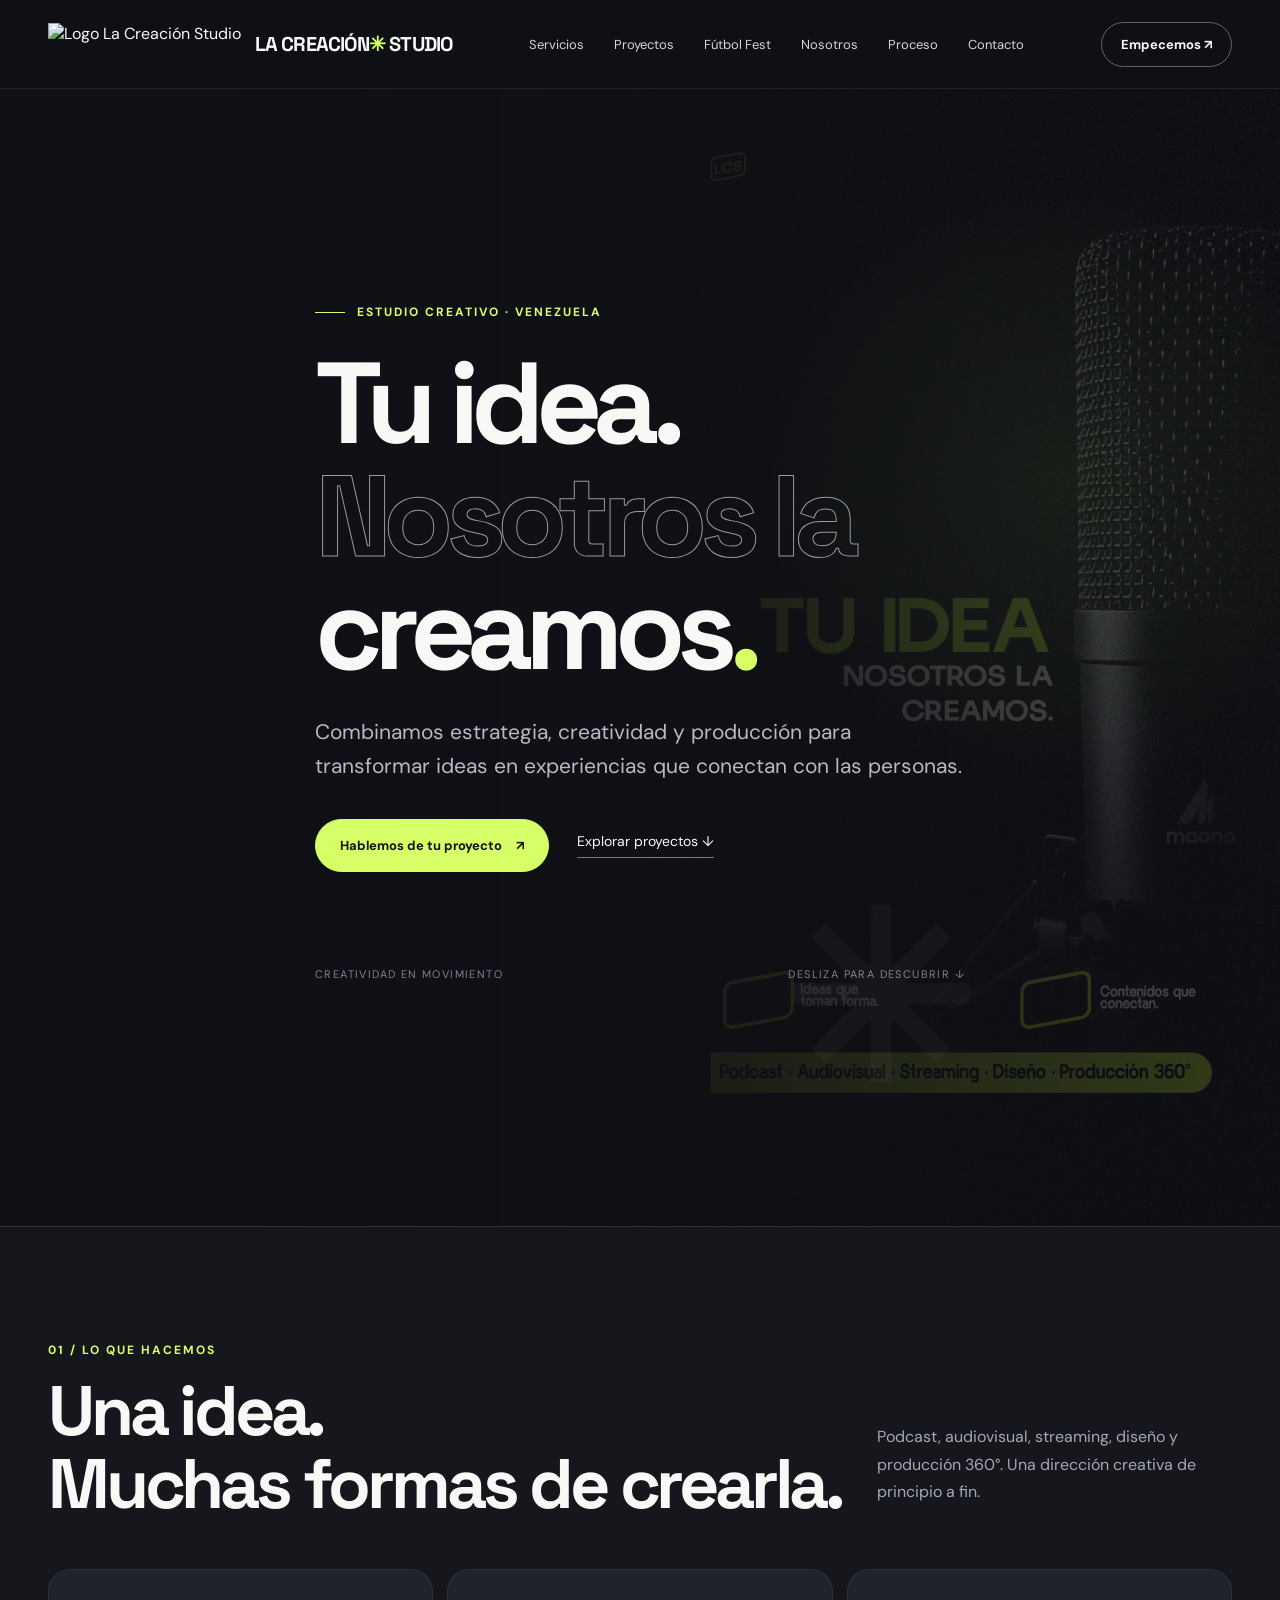
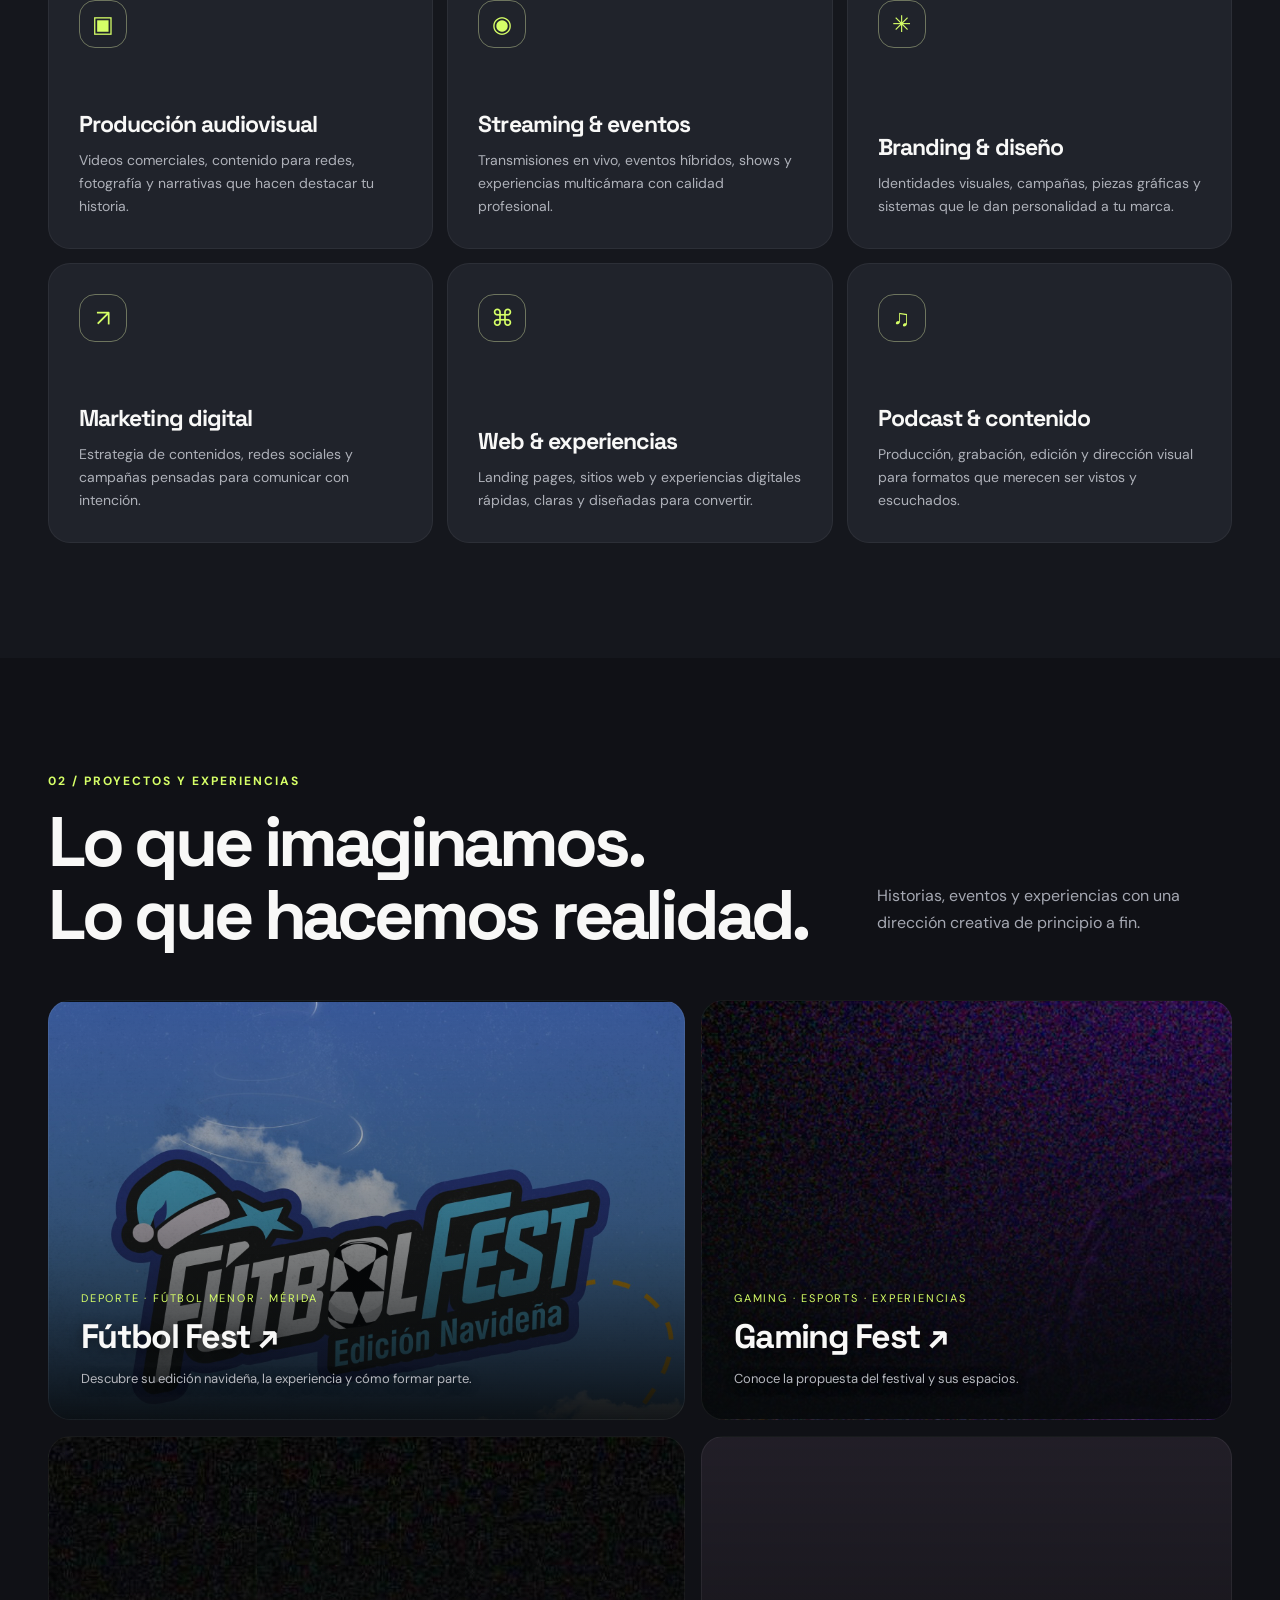
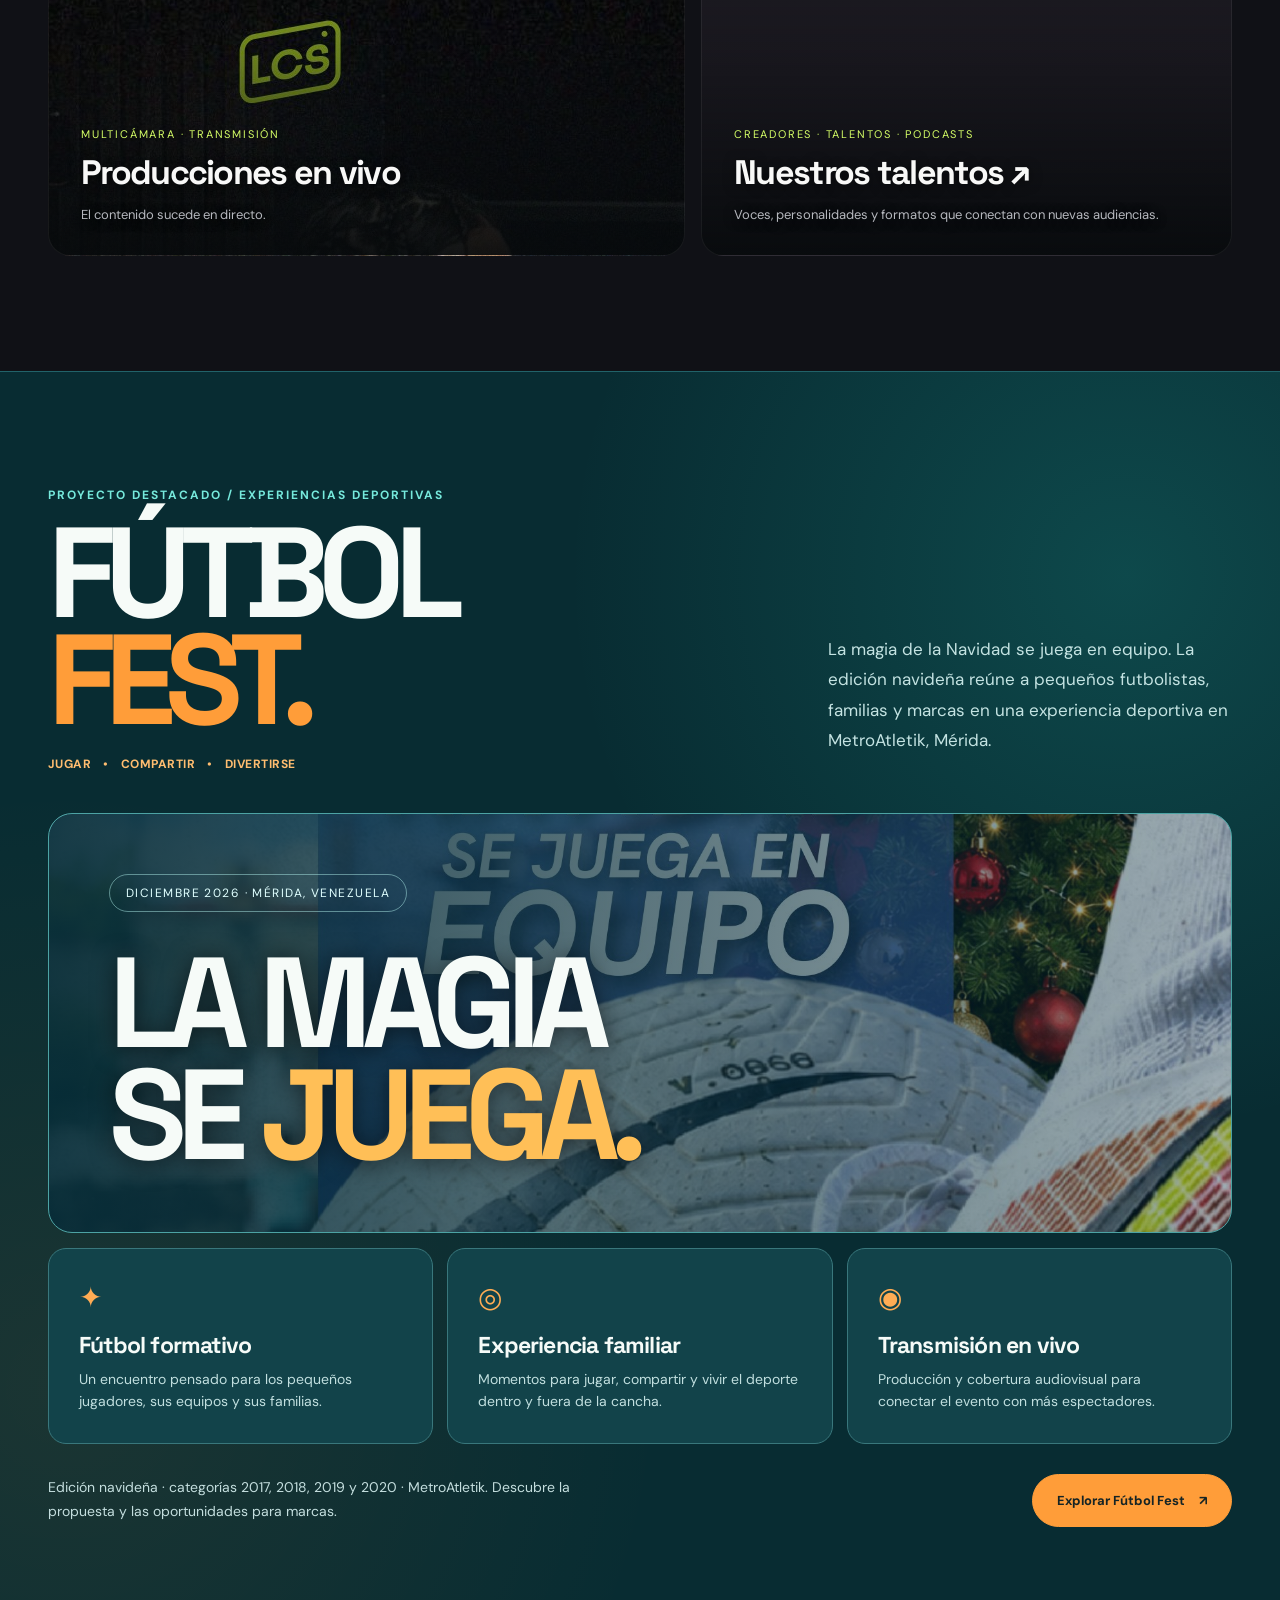
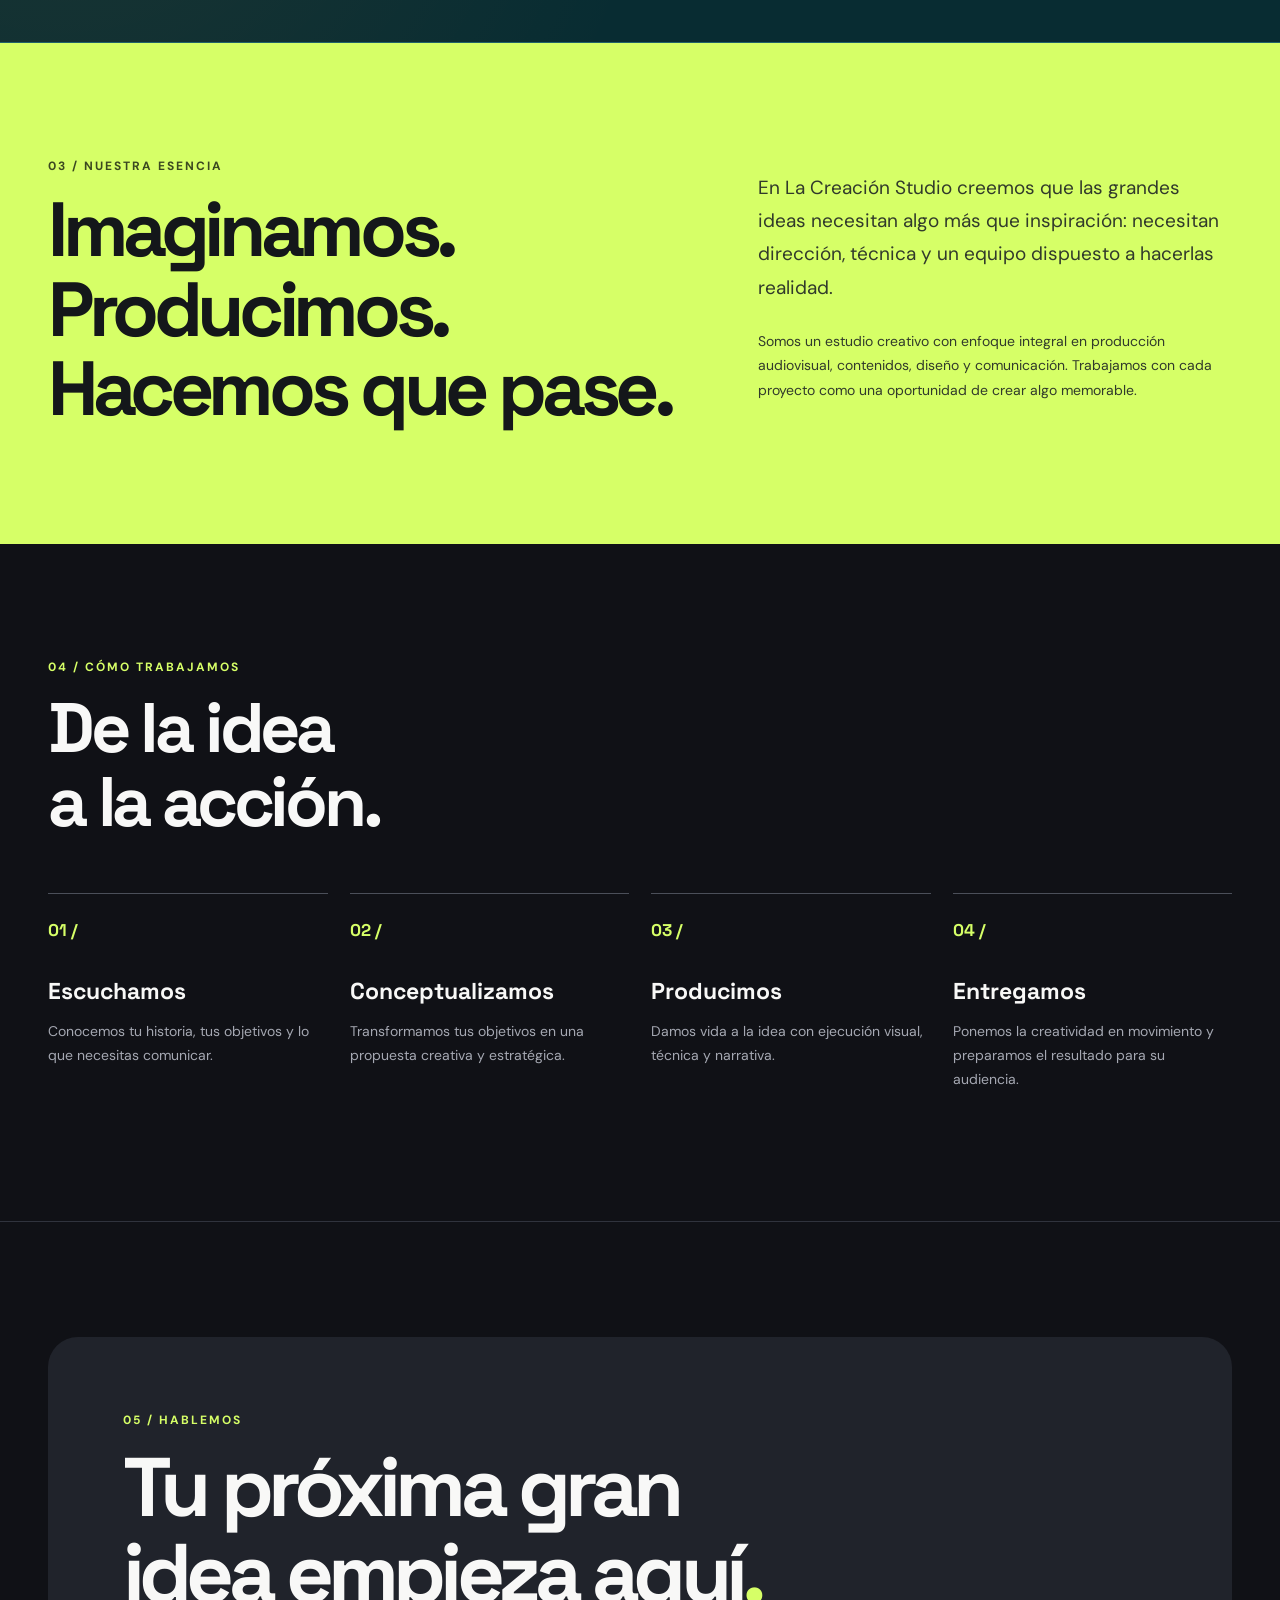
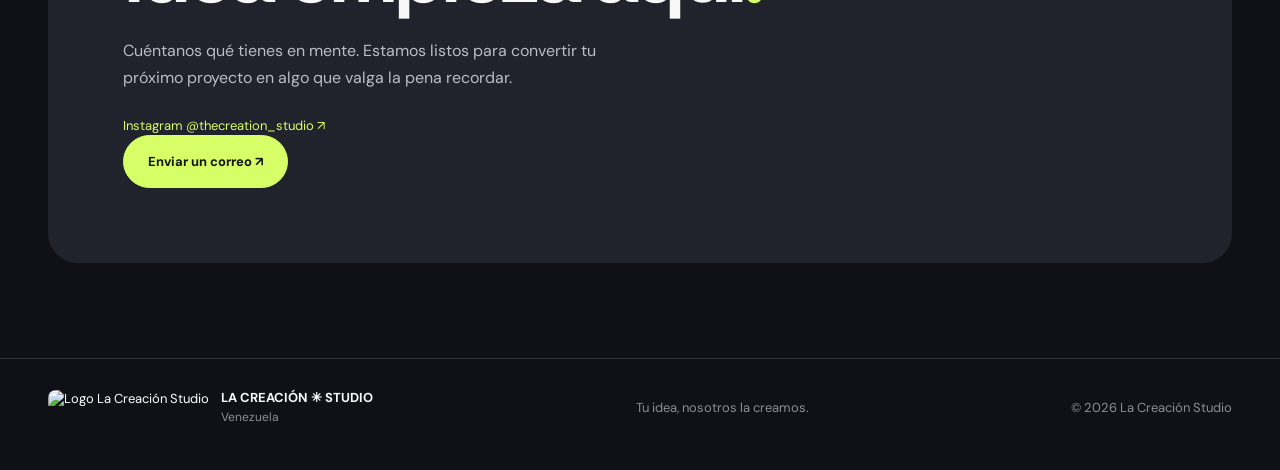
==== index.html @ 181c334c "Add files via upload" ====
<!doctype html>
<html lang="es">
<head>
  <meta charset="UTF-8" />
  <meta name="viewport" content="width=device-width, initial-scale=1.0" />
  <meta name="theme-color" content="#101116" />
  <meta name="description" content="La Creación Studio: producción audiovisual, streaming, branding, marketing digital y experiencias creativas en Venezuela." />
  <meta property="og:title" content="La Creación Studio — Tu idea, nosotros la creamos" />
  <meta property="og:description" content="Estudio creativo de producción audiovisual, streaming, diseño y estrategia digital en Venezuela." />
  <meta property="og:type" content="website" />
  <title>La Creación Studio — Tu idea, nosotros la creamos</title>
  <link rel="preconnect" href="https://fonts.googleapis.com" />
  <link rel="preconnect" href="https://fonts.gstatic.com" crossorigin />
  <link href="https://fonts.googleapis.com/css2?family=DM+Sans:wght@400;500;600;700&family=Space+Grotesk:wght@400;500;600;700&display=swap" rel="stylesheet" />
  <style>
    :root{--bg:#101116;--surface:#191b22;--panel:#20232b;--line:#30333d;--white:#f8f8f7;--muted:#a5a8b2;--accent:#d6ff67;--radius:22px}
    *{box-sizing:border-box}html{scroll-behavior:smooth}body{margin:0;background:var(--bg);color:var(--white);font-family:'DM Sans',Arial,sans-serif;-webkit-font-smoothing:antialiased}a{color:inherit;text-decoration:none}button{font:inherit}::selection{background:var(--accent);color:#111}
    .container{max-width:1240px;margin:auto;padding:0 28px}.topbar{position:sticky;top:0;z-index:50;background:#101116e8;backdrop-filter:blur(18px);border-bottom:1px solid #ffffff13}.nav{height:88px;display:flex;justify-content:space-between;align-items:center;gap:24px}.brand{display:inline-flex;align-items:center;gap:14px;white-space:nowrap}.brand img{height:42px;width:auto;display:block}.brand-text{font:700 20px 'Space Grotesk',sans-serif;letter-spacing:-.9px;line-height:.95}.brand-text span{color:var(--accent)}.navlinks{display:flex;align-items:center;gap:30px}.navlinks a{font-size:13px;color:#d5d6d9}.navlinks a:hover{color:var(--accent)}.navcta,.btn{display:inline-flex;align-items:center;justify-content:center;gap:14px;border-radius:999px;font-size:13px;font-weight:700;transition:transform .25s,background .25s}.navcta{border:1px solid #60636a;padding:13px 19px}.navcta:hover{background:#292b31}.menu{display:none;background:none;border:none;color:var(--white);font-size:26px;cursor:pointer}.hero-brand{display:inline-flex;align-items:center;gap:16px;padding:12px 15px;border:1px solid #ffffff17;background:#ffffff08;border-radius:22px;box-shadow:0 15px 40px #00000024}.hero-brand img{height:62px;width:auto;display:block}.hero-brand small{display:block;color:#c8ccd5;font-size:12px;letter-spacing:.22em;text-transform:uppercase}.hero-brand strong{display:block;font:700 18px 'Space Grotesk',sans-serif;letter-spacing:-.04em;color:#fff;margin-top:3px}
    .hero{min-height:710px;display:grid;align-items:center;position:relative;overflow:hidden;border-bottom:1px solid var(--line)}.hero:after{content:"";position:absolute;inset:0;background:linear-gradient(90deg,#101116 18%,#101116ca 57%,#10111650),url("assets/studio-2.jpg") right center/auto 100% no-repeat;opacity:.35;pointer-events:none}.hero:before{content:"";position:absolute;width:650px;height:650px;background:radial-gradient(circle,#b8ff5e18,transparent 68%);right:-110px;top:6%;pointer-events:none}.hero-content{position:relative;padding-top:100px;padding-bottom:130px}.eyebrow{display:flex;align-items:center;gap:12px;color:var(--accent);font-size:12px;letter-spacing:2px;font-weight:700;text-transform:uppercase}.eyebrow:before{content:"";width:30px;height:1px;background:var(--accent)}h1,h2,h3,p{margin-top:0}h1,h2,h3{font-family:'Space Grotesk',sans-serif}h1{font-size:clamp(57px,9vw,124px);line-height:.98;letter-spacing:-.075em;max-width:1040px;margin:28px 0}.outline{color:transparent;-webkit-text-stroke:1px #959aa3}h1 .dot{color:var(--accent)}.hero-copy{font-size:clamp(17px,2vw,21px);line-height:1.65;color:#b7bac2;max-width:650px}.actions{display:flex;align-items:center;gap:28px;flex-wrap:wrap;margin-top:35px}.btn{background:var(--accent);color:#131514;padding:17px 24px;border:1px solid var(--accent)}.btn:hover{transform:translateY(-3px);background:#e6ffab}.textlink{font-size:14px;border-bottom:1px solid #757981;padding-bottom:7px}.textlink:hover{color:var(--accent);border-color:var(--accent)}.hero-bottom{display:flex;justify-content:space-between;align-items:end;margin-top:95px;color:#7e828c;font-size:11px;letter-spacing:1.4px;text-transform:uppercase}.hero-mark{font-family:'Space Grotesk';font-size:clamp(100px,18vw,240px);font-weight:700;line-height:.6;color:#ffffff08;position:absolute;right:20px;bottom:40px;pointer-events:none}
    section{padding:115px 0}.section-head{display:flex;justify-content:space-between;align-items:end;gap:20px;margin-bottom:48px}.kicker{color:var(--accent);font-size:12px;letter-spacing:2px;text-transform:uppercase;font-weight:700;margin-bottom:16px}.section-title{font-size:clamp(36px,5.6vw,70px);letter-spacing:-.06em;line-height:1.05;max-width:800px;margin:0}.section-desc{color:var(--muted);font-size:16px;line-height:1.7;max-width:355px}.services{background:#15171d}.service-grid{display:grid;grid-template-columns:repeat(3,1fr);gap:14px}.service-card{background:var(--panel);border:1px solid #ffffff0e;border-radius:var(--radius);min-height:280px;padding:30px;display:flex;flex-direction:column;transition:transform .25s,border-color .25s}.service-card:hover{transform:translateY(-5px);border-color:#d6ff674c}.service-icon{width:48px;height:48px;border:1px solid #6e755e;border-radius:16px;color:var(--accent);display:grid;place-items:center;font-size:23px;margin-bottom:auto}.service-card h3{font-size:23px;letter-spacing:-.04em;margin:28px 0 10px}.service-card p{color:#aeb1b9;font-size:14px;line-height:1.65;margin:0}
    .work-grid{display:grid;grid-template-columns:1.2fr 1fr;gap:16px}.work-card{min-height:420px;background:#1a1d24;border-radius:var(--radius);position:relative;overflow:hidden;border:1px solid #ffffff10;display:flex;flex-direction:column;justify-content:end;padding:32px;isolation:isolate}.work-card:nth-child(2){background:#29292a}.work-card:nth-child(3){background:#222922}.work-card:nth-child(4){background:#25212b}.work-card:before{content:"";position:absolute;inset:0;background:radial-gradient(circle at 65% 30%,#d6ff6724,transparent 43%),linear-gradient(160deg,transparent,#0009);z-index:-1}.work-card:nth-child(2):before{background:radial-gradient(circle at 35% 25%,#d6a7ff25,transparent 45%),linear-gradient(160deg,transparent,#0009)}.work-card:nth-child(4):before{background:radial-gradient(circle at 45% 30%,#ffb27925,transparent 45%),linear-gradient(160deg,transparent,#0009)}.work-art{position:absolute;inset:0;display:flex;align-items:center;justify-content:center;font:700 clamp(75px,12vw,180px) 'Space Grotesk',sans-serif;letter-spacing:-.12em;color:#ffffff10;transform:rotate(-12deg);z-index:-1}.work-tag{font-size:11px;letter-spacing:1.8px;text-transform:uppercase;color:var(--accent);margin-bottom:10px}.work-card h3{font-size:34px;letter-spacing:-.05em;margin:0}.work-note{color:#b6b8be;font-size:13px;margin-top:12px}.work-disclaimer{font-size:12px;color:#858892;margin-top:20px}
    /* Fútbol Fest — proyecto destacado, sin contenido externo obligatorio */
    .fest{position:relative;overflow:hidden;background:#082c32;color:#f6fbf8;border-top:1px solid #216269;border-bottom:1px solid #216269}
    .fest:before{content:"";position:absolute;inset:0;pointer-events:none;background:radial-gradient(circle at 88% 16%,#29d3c42c,transparent 36%),radial-gradient(circle at 5% 80%,#ffa13b14,transparent 38%)}
    .fest .container{position:relative}.fest .kicker{color:#76e9dc}.fest-head{display:grid;grid-template-columns:1.3fr .7fr;align-items:end;gap:30px;margin-bottom:40px}.fest-title{font-size:clamp(65px,10vw,145px);line-height:.84;letter-spacing:-.085em;margin:0}.fest-title span{color:#ff9d39}.fest-desc{color:#c4e3e2;font-size:17px;line-height:1.8}.fest-slogan{display:inline-flex;gap:12px;flex-wrap:wrap;color:#ffbd70;font-weight:700;letter-spacing:.04em;text-transform:uppercase;font-size:12px;margin:22px 0 0}
    .fest-showcase{min-height:420px;border:1px solid #4ca3a4;border-radius:24px;overflow:hidden;position:relative;background:linear-gradient(125deg,#0a6267 0%,#103c49 55%,#061f2b 100%);padding:clamp(26px,5vw,60px);display:flex;flex-direction:column;justify-content:space-between;isolation:isolate}.fest-showcase:before{content:"";position:absolute;width:600px;height:600px;border:2px solid #c8f7ec2a;border-radius:50%;right:-155px;top:-140px;box-shadow:0 0 0 65px #c8f7ec12,0 0 0 125px #c8f7ec0a;z-index:-1}.fest-showcase:after{content:"";position:absolute;bottom:-110px;right:5%;width:210px;height:210px;border-radius:50%;background:#ff9d39;filter:blur(90px);opacity:.45;z-index:-1}.fest-stamp{align-self:flex-start;border:1px solid #b0eeeb7a;border-radius:999px;padding:10px 16px;color:#e0ffff;font-size:12px;letter-spacing:.12em}.fest-showcase-title{font-family:'Space Grotesk',sans-serif;font-size:clamp(54px,10vw,145px);font-weight:700;line-height:.88;letter-spacing:-.08em;text-transform:uppercase;max-width:900px}.fest-showcase-title i{font-style:normal;color:#ff9d39}.fest-grid{display:grid;grid-template-columns:repeat(3,1fr);gap:14px;margin-top:15px}.fest-tile{padding:30px;background:#12434a;border:1px solid #39777c;border-radius:18px;min-height:185px}.fest-tile strong{display:block;font:700 23px 'Space Grotesk',sans-serif;letter-spacing:-.035em;margin:14px 0 8px}.fest-tile p{margin:0;color:#c1dfdf;font-size:14px;line-height:1.6}.fest-symbol{font-size:28px;color:#ffac54}.fest-cta{display:flex;align-items:center;justify-content:space-between;gap:22px;margin-top:30px;flex-wrap:wrap}.fest-cta p{color:#c4dede;max-width:540px;font-size:14px;line-height:1.7;margin:0}.fest .btn{background:#ff9d39;border-color:#ff9d39;color:#152425}.fest .btn:hover{background:#ffbd78}
    .fest-link{border-color:#87c7c5;color:#e4f9f4}.fest-feature{grid-column:1 / -1;min-height:330px;background:linear-gradient(115deg,#083e44,#125e63);border:1px solid #428e90;position:relative}.fest-feature .work-tag{color:#88e9de}.fest-feature:before{background:radial-gradient(circle at 75% 35%,#ffaf5045,transparent 38%),linear-gradient(120deg,transparent,#0007)}.fest-feature .work-art{color:#ffffff15;font-size:clamp(72px,11vw,150px)}
    @media(max-width:920px){.fest-head{grid-template-columns:1fr}.fest-grid{grid-template-columns:repeat(2,1fr)}}@media(max-width:620px){.fest-showcase{min-height:310px}.fest-grid{grid-template-columns:1fr}.fest-tile{min-height:unset}.fest-cta{align-items:flex-start}.fest-title{font-size:clamp(65px,16vw,100px)}}
    .about{background:var(--accent);color:#14171a;overflow:hidden}.about .kicker{color:#3b4920}.about-row{display:grid;grid-template-columns:1.35fr 1fr;gap:70px;align-items:center}.about h2{font-size:clamp(45px,6vw,85px);line-height:1.04;letter-spacing:-.07em;margin:0}.about p{font-size:19px;line-height:1.75;color:#313a2b}.about .about-small{font-size:14px;margin-top:25px}.about-star{font-size:clamp(200px,30vw,430px);line-height:.8;text-align:center;font-family:Arial,sans-serif;transform:rotate(-17deg);opacity:.75}
    .process-grid{display:grid;grid-template-columns:repeat(4,1fr);gap:22px;margin-top:55px}.process-item{border-top:1px solid #4b4f59;padding-top:25px}.step{font:700 17px 'Space Grotesk';color:var(--accent);margin-bottom:35px}.process-item h3{font-size:23px;margin-bottom:14px}.process-item p{color:var(--muted);font-size:14px;line-height:1.7}
    .contact{padding-bottom:95px;border-top:1px solid var(--line)}.contact-panel{border-radius:30px;background:#20232b;padding:clamp(30px,6vw,75px);display:flex;justify-content:space-between;align-items:end;gap:40px}.contact h2{font-size:clamp(46px,6.5vw,88px);letter-spacing:-.07em;line-height:1.04;margin:0 0 20px}.contact p{color:#b9bdc5;max-width:500px;line-height:1.7}.contact-actions{display:flex;gap:14px;flex-wrap:wrap}.secondary{background:transparent;color:#f8f8f7;border-color:#676c75}.secondary:hover{background:#353945}.footer{border-top:1px solid var(--line);padding:30px 0 45px}.footrow{display:flex;justify-content:space-between;align-items:center;gap:20px;color:#8b8e96;font-size:13px;flex-wrap:wrap}.footrow b{color:var(--white)}.footer-brand{display:inline-flex;align-items:center;gap:12px;color:#fff}.footer-brand img{height:34px;width:auto;display:block;border-radius:8px}.footer-brand small{display:block;color:#8b8e96;font-size:12px;margin-top:3px}.reveal{opacity:0;transform:translateY(25px);transition:opacity .7s,transform .7s}.reveal.visible{opacity:1;transform:none}
    @media(max-width:920px){.navlinks{display:none;position:absolute;top:88px;left:0;right:0;background:#191b22;border-bottom:1px solid var(--line);padding:20px 28px;flex-direction:column;align-items:start}.navlinks.open{display:flex}.navcta{margin-left:auto}.menu{display:block}.service-grid{grid-template-columns:repeat(2,1fr)}.about-row{grid-template-columns:1fr}.about-star{display:none}.process-grid{grid-template-columns:repeat(2,1fr)}.contact-panel{display:block}.contact-actions{margin-top:25px}}@media(max-width:620px){.container{padding:0 20px}.nav{height:76px}.navlinks{top:76px}.brand img{height:34px}.brand-text{font-size:16px}.hero{min-height:660px}.hero-content{padding-top:75px;padding-bottom:75px}.hero-brand{padding:10px 12px}.hero-brand img{height:48px}.hero-brand strong{font-size:16px}h1{font-size:clamp(52px,13vw,80px)}.navcta{display:none}.hero-bottom{margin-top:75px}.hero-mark{display:none}section{padding:78px 0}.section-head{display:block}.section-desc{margin-top:22px}.service-grid,.work-grid,.process-grid{grid-template-columns:1fr}.service-card{min-height:240px}.work-card{min-height:350px}.about p{font-size:17px}.contact-panel{border-radius:20px}.contact h2{font-size:48px}.footrow{display:block}.footrow>*{display:block;margin-bottom:12px}}
    @media(prefers-reduced-motion:reduce){html{scroll-behavior:auto}.reveal{opacity:1;transform:none;transition:none}*{animation:none!important;transition:none!important}}

    .project-real{background-image:linear-gradient(0deg,#070a0cf2 0%,#080a0c72 48%,#080a0c22 100%),var(--poster)!important;background-position:center 40%;background-size:cover;transition:transform .3s,border-color .3s}.project-real:hover{transform:translateY(-6px);border-color:var(--accent)}.project-real:before{display:none}.project-real .work-tag{color:#d6ff67}.project-real h3,.project-real .work-note{position:relative;text-shadow:0 2px 12px #0008}.fest-graphic{background:linear-gradient(90deg,#062d39ee,#062d3960),url("assets/futbol-2.jpg") center 45%/cover no-repeat}.fest-graphic:before,.fest-graphic:after{display:none}.fest-graphic .fest-showcase-title{text-shadow:0 3px 24px #0009}.fest-graphic .fest-showcase-title i{color:#ffbf57}.hero-content{z-index:1}.social-small{display:inline-flex;margin-top:10px;color:var(--accent);font-size:13px}
  </style>
</head>
<body>
  <header class="topbar"><div class="container nav"><a class="brand" href="#inicio" aria-label="La Creación Studio, inicio"><img src="assets/logo-la-creacion-studio.png" alt="Logo La Creación Studio"><span class="brand-text">LA CREACIÓN<span>✳</span> STUDIO</span></a><nav class="navlinks" id="navlinks" aria-label="Navegación principal"><a href="#servicios">Servicios</a><a href="#proyectos">Proyectos</a><a href="#futbol-fest">Fútbol Fest</a><a href="#nosotros">Nosotros</a><a href="#proceso">Proceso</a><a href="#contacto">Contacto</a></nav><a class="navcta" href="#contacto">Empecemos ↗</a><button class="menu" aria-label="Abrir menú" aria-controls="navlinks" aria-expanded="false" id="menu">☰</button></div></header>
  <main>
    <section class="hero" id="inicio"><div class="container hero-content"><div class="eyebrow">Estudio creativo · Venezuela</div><h1>Tu idea.<br><span class="outline">Nosotros la</span><br>creamos<span class="dot">.</span></h1><p class="hero-copy">Combinamos estrategia, creatividad y producción para transformar ideas en experiencias que conectan con las personas.</p><div class="actions"><a class="btn" href="#contacto">Hablemos de tu proyecto <span aria-hidden="true">↗</span></a><a class="textlink" href="#proyectos">Explorar proyectos ↓</a></div><div class="hero-bottom"><span>Creatividad en movimiento</span><span>Desliza para descubrir ↓</span></div><div class="hero-mark" aria-hidden="true">✳</div></div></section>
    <section class="services" id="servicios"><div class="container"><div class="section-head reveal"><div><div class="kicker">01 / Lo que hacemos</div><h2 class="section-title">Una idea.<br>Muchas formas de crearla.</h2></div><p class="section-desc">Podcast, audiovisual, streaming, diseño y producción 360°. Una dirección creativa de principio a fin.</p></div><div class="service-grid"><article class="service-card reveal"><div class="service-icon" aria-hidden="true">▣</div><h3>Producción audiovisual</h3><p>Videos comerciales, contenido para redes, fotografía y narrativas que hacen destacar tu historia.</p></article><article class="service-card reveal"><div class="service-icon" aria-hidden="true">◉</div><h3>Streaming & eventos</h3><p>Transmisiones en vivo, eventos híbridos, shows y experiencias multicámara con calidad profesional.</p></article><article class="service-card reveal"><div class="service-icon" aria-hidden="true">✳</div><h3>Branding & diseño</h3><p>Identidades visuales, campañas, piezas gráficas y sistemas que le dan personalidad a tu marca.</p></article><article class="service-card reveal"><div class="service-icon" aria-hidden="true">↗</div><h3>Marketing digital</h3><p>Estrategia de contenidos, redes sociales y campañas pensadas para comunicar con intención.</p></article><article class="service-card reveal"><div class="service-icon" aria-hidden="true">⌘</div><h3>Web & experiencias</h3><p>Landing pages, sitios web y experiencias digitales rápidas, claras y diseñadas para convertir.</p></article><article class="service-card reveal"><div class="service-icon" aria-hidden="true">♫</div><h3>Podcast & contenido</h3><p>Producción, grabación, edición y dirección visual para formatos que merecen ser vistos y escuchados.</p></article></div></div></section>
    <section id="proyectos"><div class="container"><div class="section-head reveal"><div><div class="kicker">02 / Proyectos y experiencias</div><h2 class="section-title">Lo que imaginamos.<br>Lo que hacemos realidad.</h2></div><p class="section-desc">Historias, eventos y experiencias con una dirección creativa de principio a fin.</p></div><div class="work-grid updated-work"><a class="work-card project-real reveal" href="futbol-fest.html" style="--poster:url('assets/futbol-1.jpg')"><div class="work-tag">Deporte · Fútbol menor · Mérida</div><h3>Fútbol Fest ↗</h3><div class="work-note">Descubre su edición navideña, la experiencia y cómo formar parte.</div></a><a class="work-card project-real reveal" href="gaming-fest.html" style="--poster:url('assets/gaming-1.jpg')"><div class="work-tag">Gaming · Esports · Experiencias</div><h3>Gaming Fest ↗</h3><div class="work-note">Conoce la propuesta del festival y sus espacios.</div></a><article class="work-card project-real reveal" style="--poster:url('assets/studio-6.jpg')"><div class="work-tag">Multicámara · Transmisión</div><h3>Producciones en vivo</h3><div class="work-note">El contenido sucede en directo.</div></article><a class="work-card project-real reveal" href="talentos.html" style="--poster:url('assets/talento-equipo-902.jpg')" aria-label="Conocer talentos de La Creación Studio"><div class="work-tag">Creadores · Talentos · Podcasts</div><h3>Nuestros talentos ↗</h3><div class="work-note">Voces, personalidades y formatos que conectan con nuevas audiencias.</div></a></div></div></section>
<section class="fest" id="futbol-fest" aria-labelledby="fest-title"><div class="container">
      <div class="fest-head reveal"><div><div class="kicker">Proyecto destacado / Experiencias deportivas</div><h2 class="fest-title" id="fest-title">FÚTBOL<br><span>FEST.</span></h2><div class="fest-slogan"><span>Jugar</span><span>•</span><span>Compartir</span><span>•</span><span>Divertirse</span></div></div><p class="fest-desc">La magia de la Navidad se juega en equipo. La edición navideña reúne a pequeños futbolistas, familias y marcas en una experiencia deportiva en MetroAtletik, Mérida.</p></div>
      <div class="fest-showcase fest-graphic reveal" role="img" aria-label="Presentación oficial de Fútbol Fest, edición navideña, diciembre 2026"><div class="fest-stamp">DICIEMBRE 2026 · MÉRIDA, VENEZUELA</div><div class="fest-showcase-title">LA MAGIA<br>SE <i>JUEGA.</i></div></div>
      <div class="fest-grid"><article class="fest-tile reveal"><div class="fest-symbol" aria-hidden="true">✦</div><strong>Fútbol formativo</strong><p>Un encuentro pensado para los pequeños jugadores, sus equipos y sus familias.</p></article><article class="fest-tile reveal"><div class="fest-symbol" aria-hidden="true">◎</div><strong>Experiencia familiar</strong><p>Momentos para jugar, compartir y vivir el deporte dentro y fuera de la cancha.</p></article><article class="fest-tile reveal"><div class="fest-symbol" aria-hidden="true">◉</div><strong>Transmisión en vivo</strong><p>Producción y cobertura audiovisual para conectar el evento con más espectadores.</p></article></div>
      <div class="fest-cta reveal"><p>Edición navideña · categorías 2017, 2018, 2019 y 2020 · MetroAtletik. Descubre la propuesta y las oportunidades para marcas.</p><a class="btn" href="futbol-fest.html">Explorar Fútbol Fest <span aria-hidden="true">↗</span></a></div>
    </div></section>
    <section class="about" id="nosotros"><div class="container about-row"><div class="reveal"><div class="kicker">03 / Nuestra esencia</div><h2>Imaginamos.<br>Producimos.<br>Hacemos que pase.</h2></div><div class="reveal"><p>En La Creación Studio creemos que las grandes ideas necesitan algo más que inspiración: necesitan dirección, técnica y un equipo dispuesto a hacerlas realidad.</p><p class="about-small">Somos un estudio creativo con enfoque integral en producción audiovisual, contenidos, diseño y comunicación. Trabajamos con cada proyecto como una oportunidad de crear algo memorable.</p></div></div></section>
    <section id="proceso"><div class="container"><div class="kicker reveal">04 / Cómo trabajamos</div><h2 class="section-title reveal">De la idea<br>a la acción.</h2><div class="process-grid"><div class="process-item reveal"><div class="step">01 /</div><h3>Escuchamos</h3><p>Conocemos tu historia, tus objetivos y lo que necesitas comunicar.</p></div><div class="process-item reveal"><div class="step">02 /</div><h3>Conceptualizamos</h3><p>Transformamos tus objetivos en una propuesta creativa y estratégica.</p></div><div class="process-item reveal"><div class="step">03 /</div><h3>Producimos</h3><p>Damos vida a la idea con ejecución visual, técnica y narrativa.</p></div><div class="process-item reveal"><div class="step">04 /</div><h3>Entregamos</h3><p>Ponemos la creatividad en movimiento y preparamos el resultado para su audiencia.</p></div></div></div></section>
    <section class="contact" id="contacto"><div class="container"><div class="contact-panel reveal"><div><div class="kicker">05 / Hablemos</div><h2>Tu próxima gran<br>idea empieza aquí<span style="color:var(--accent)">.</span></h2><p>Cuéntanos qué tienes en mente. Estamos listos para convertir tu próximo proyecto en algo que valga la pena recordar.</p><a class="social-small" href="https://www.instagram.com/thecreation_studio/" target="_blank" rel="noopener noreferrer">Instagram @thecreation_studio ↗</a><div class="contact-actions"><a class="btn" id="emailLink" href="mailto:eli@thecreation.studio?subject=Proyecto%20para%20La%20Creaci%C3%B3n%20Studio">Enviar un correo ↗</a><a class="btn secondary" id="whatsappLink" href="#contacto">Contactar por WhatsApp ↗</a></div><p id="contact-note" style="font-size:12px;color:#a8adb4;margin-top:18px">También puedes escribirnos por Instagram: @thecreation_studio.</p></div></div></div></section>
  </main>
  <footer class="footer"><div class="container footrow"><div class="footer-brand"><img src="assets/logo-la-creacion-studio.png" alt="Logo La Creación Studio"><div><b>LA CREACIÓN ✳ STUDIO</b><small>Venezuela</small></div></div><div>Tu idea, nosotros la creamos.</div><div>© <span id="year"></span> La Creación Studio</div></div></footer>
  <script>
    // EDITA SOLO ESTOS VALORES ANTES DE PUBLICAR:
    const CONFIG = { whatsapp: '', email: 'eli@thecreation.studio' }; // WhatsApp: código de país + número, sin + ni espacios
    const menu = document.querySelector('#menu');
    const navlinks = document.querySelector('#navlinks');
    menu.addEventListener('click', () => { const open = navlinks.classList.toggle('open'); menu.setAttribute('aria-expanded',String(open)); menu.setAttribute('aria-label',open?'Cerrar menú':'Abrir menú'); });
    navlinks.querySelectorAll('a').forEach(a=>a.addEventListener('click',()=>{navlinks.classList.remove('open');menu.setAttribute('aria-expanded','false');menu.setAttribute('aria-label','Abrir menú')}));
    document.querySelector('#year').textContent = new Date().getFullYear();
    const wa=document.querySelector('#whatsappLink'), em=document.querySelector('#emailLink'), note=document.querySelector('#contact-note');
    if(CONFIG.whatsapp){wa.href=`https://wa.me/${CONFIG.whatsapp}?text=${encodeURIComponent('Hola, quiero hablar sobre un proyecto con La Creación Studio.')}`;}else{wa.style.display='none';}
    if(CONFIG.email){em.href=`mailto:${CONFIG.email}?subject=${encodeURIComponent('Proyecto para La Creación Studio')}`;}else{em.style.display='none';}
    if(CONFIG.email||CONFIG.whatsapp){note.style.display='none';} else {note.textContent='Próximamente podrás contactarnos por aquí. Configuraremos el correo y WhatsApp antes de publicar.'}
    if('IntersectionObserver' in window){const observer=new IntersectionObserver(entries=>{entries.forEach(entry=>{if(entry.isIntersecting){entry.target.classList.add('visible');observer.unobserve(entry.target)}})},{threshold:.12});document.querySelectorAll('.reveal').forEach(el=>observer.observe(el));} else {document.querySelectorAll('.reveal').forEach(el=>el.classList.add('visible'));}
  </script>
</body>
</html>
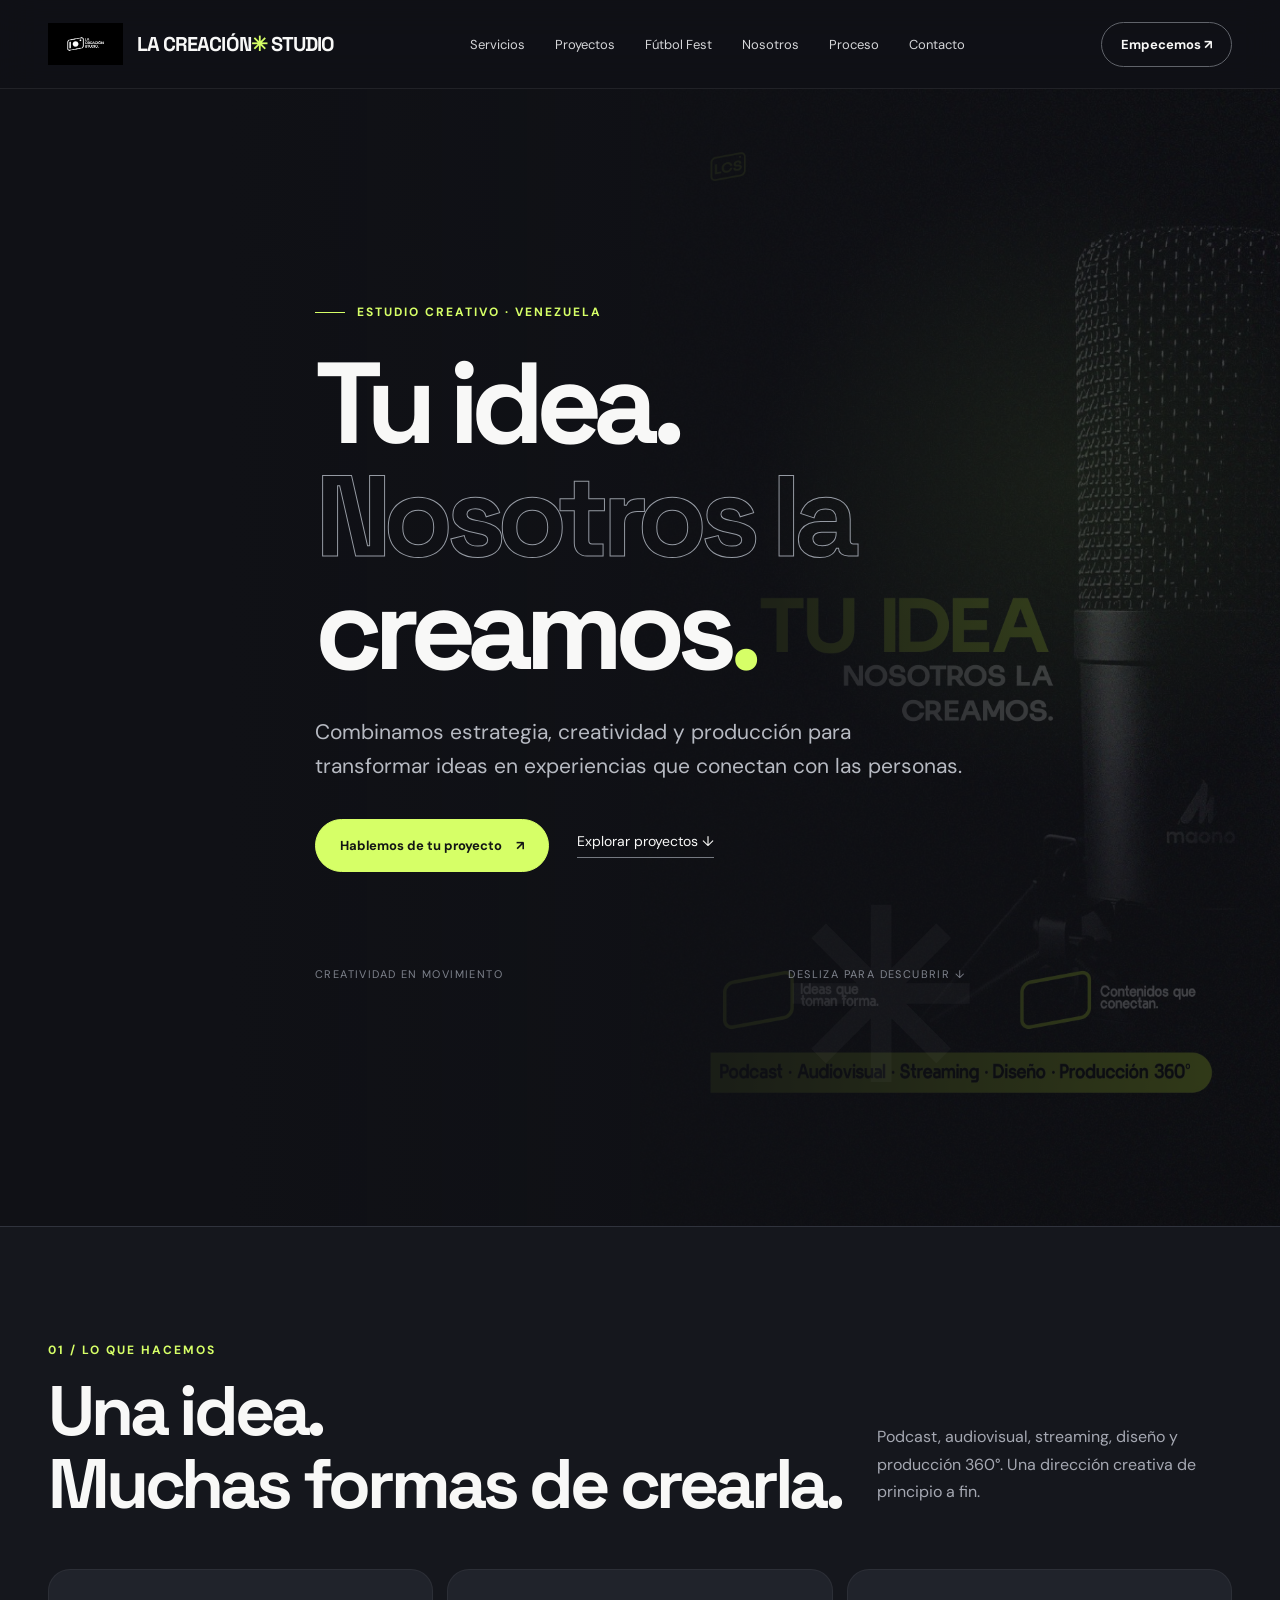
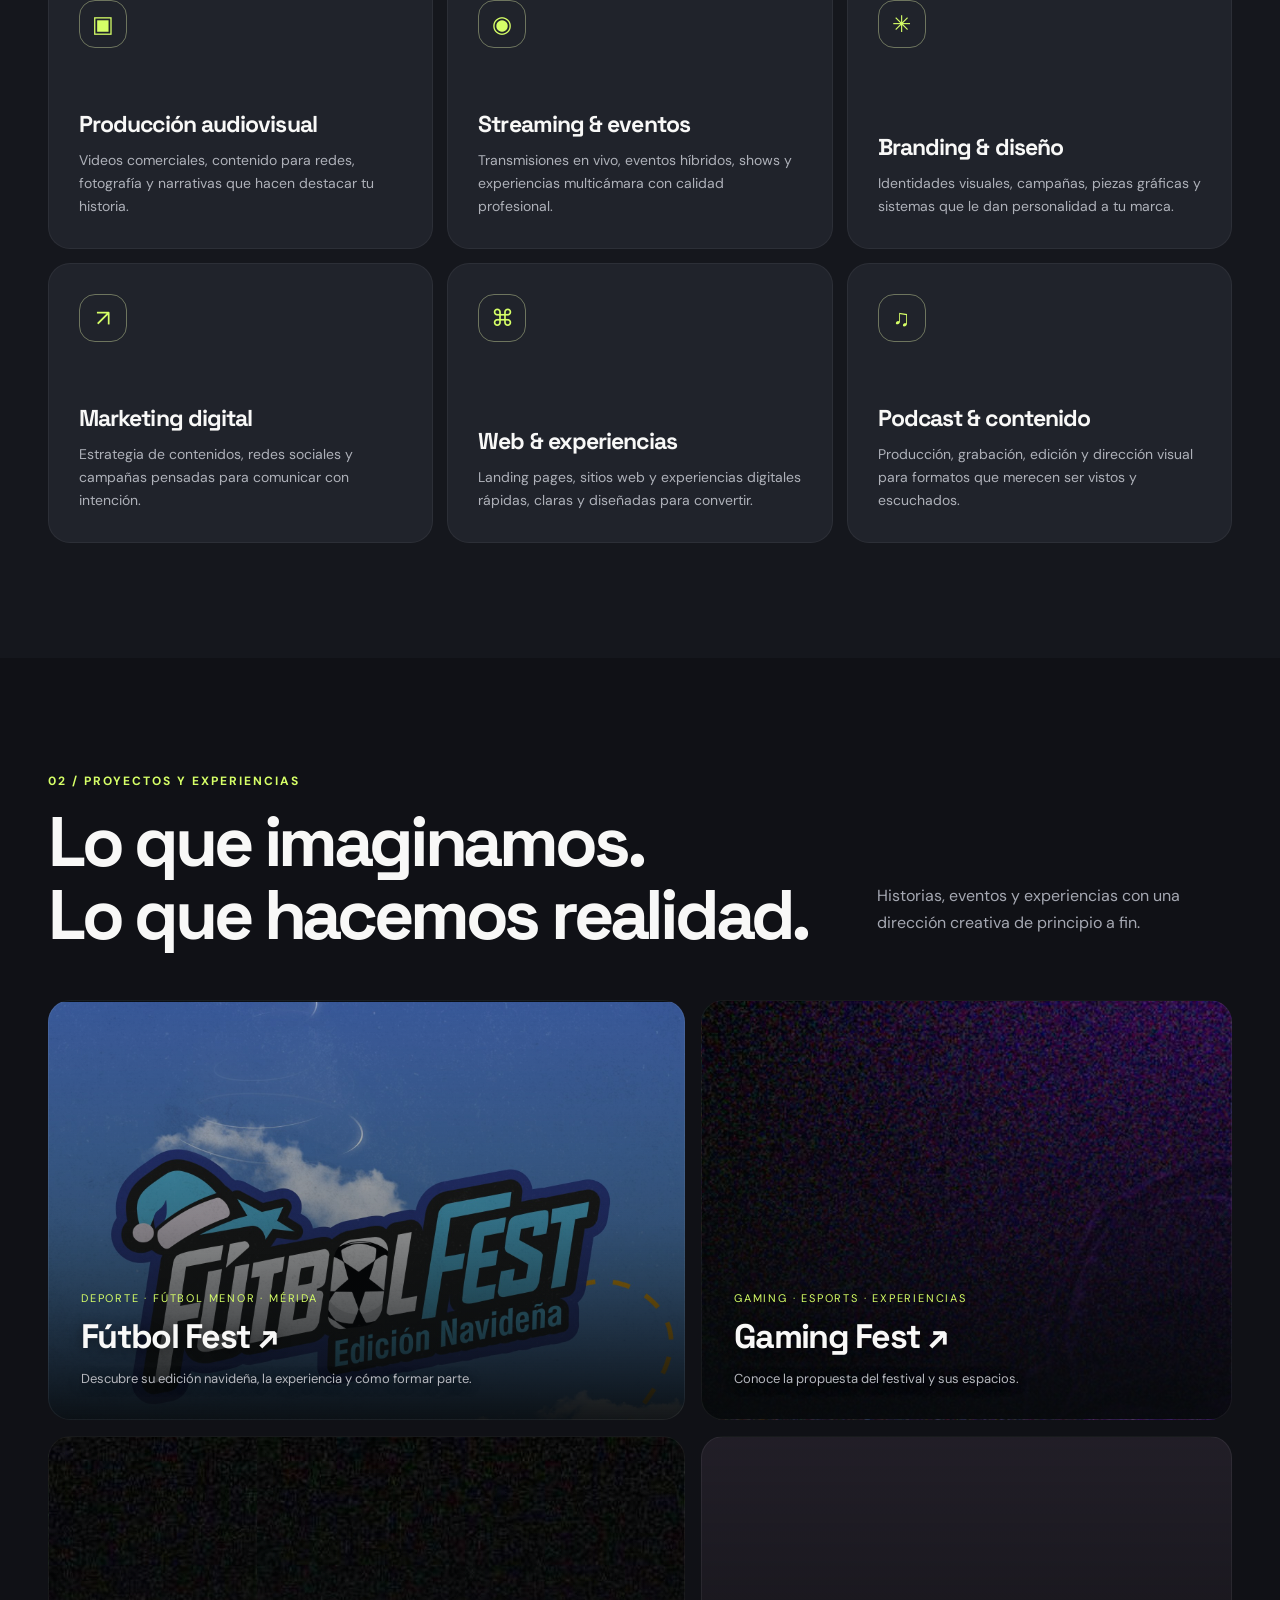
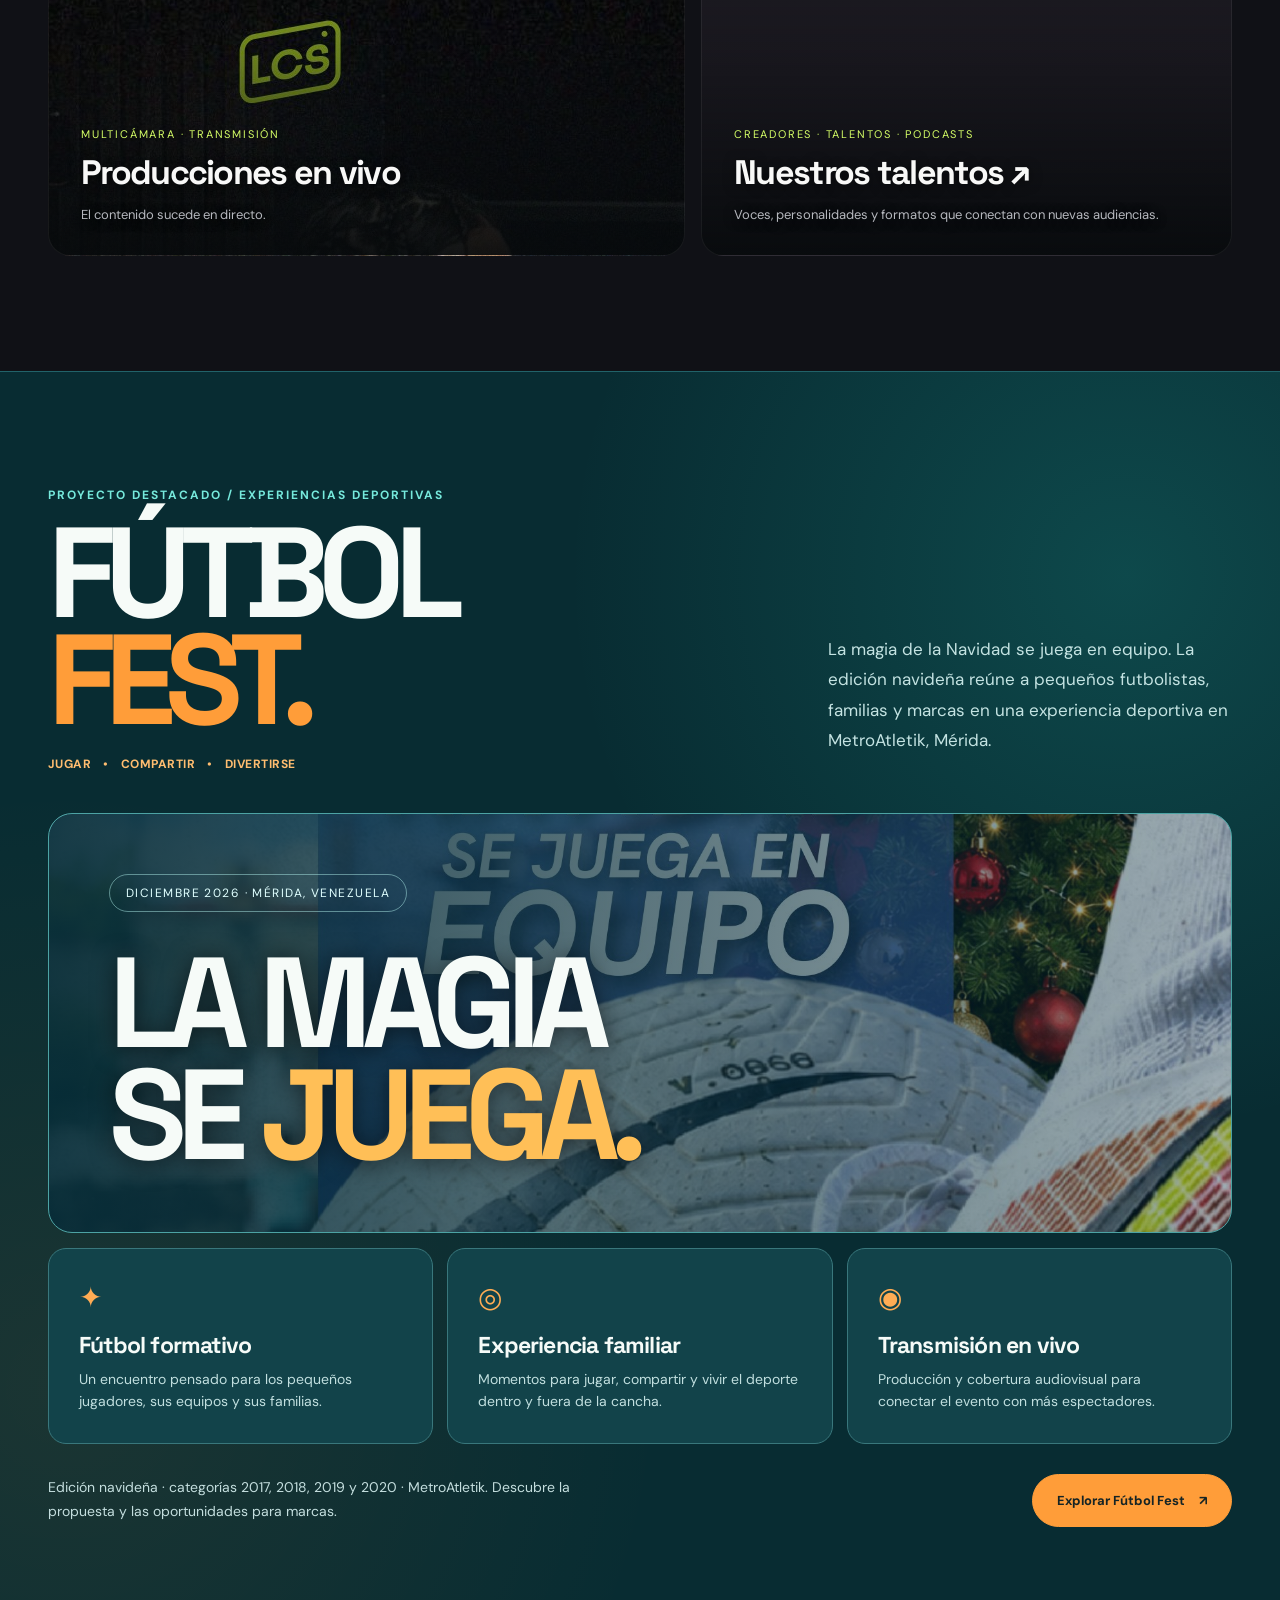
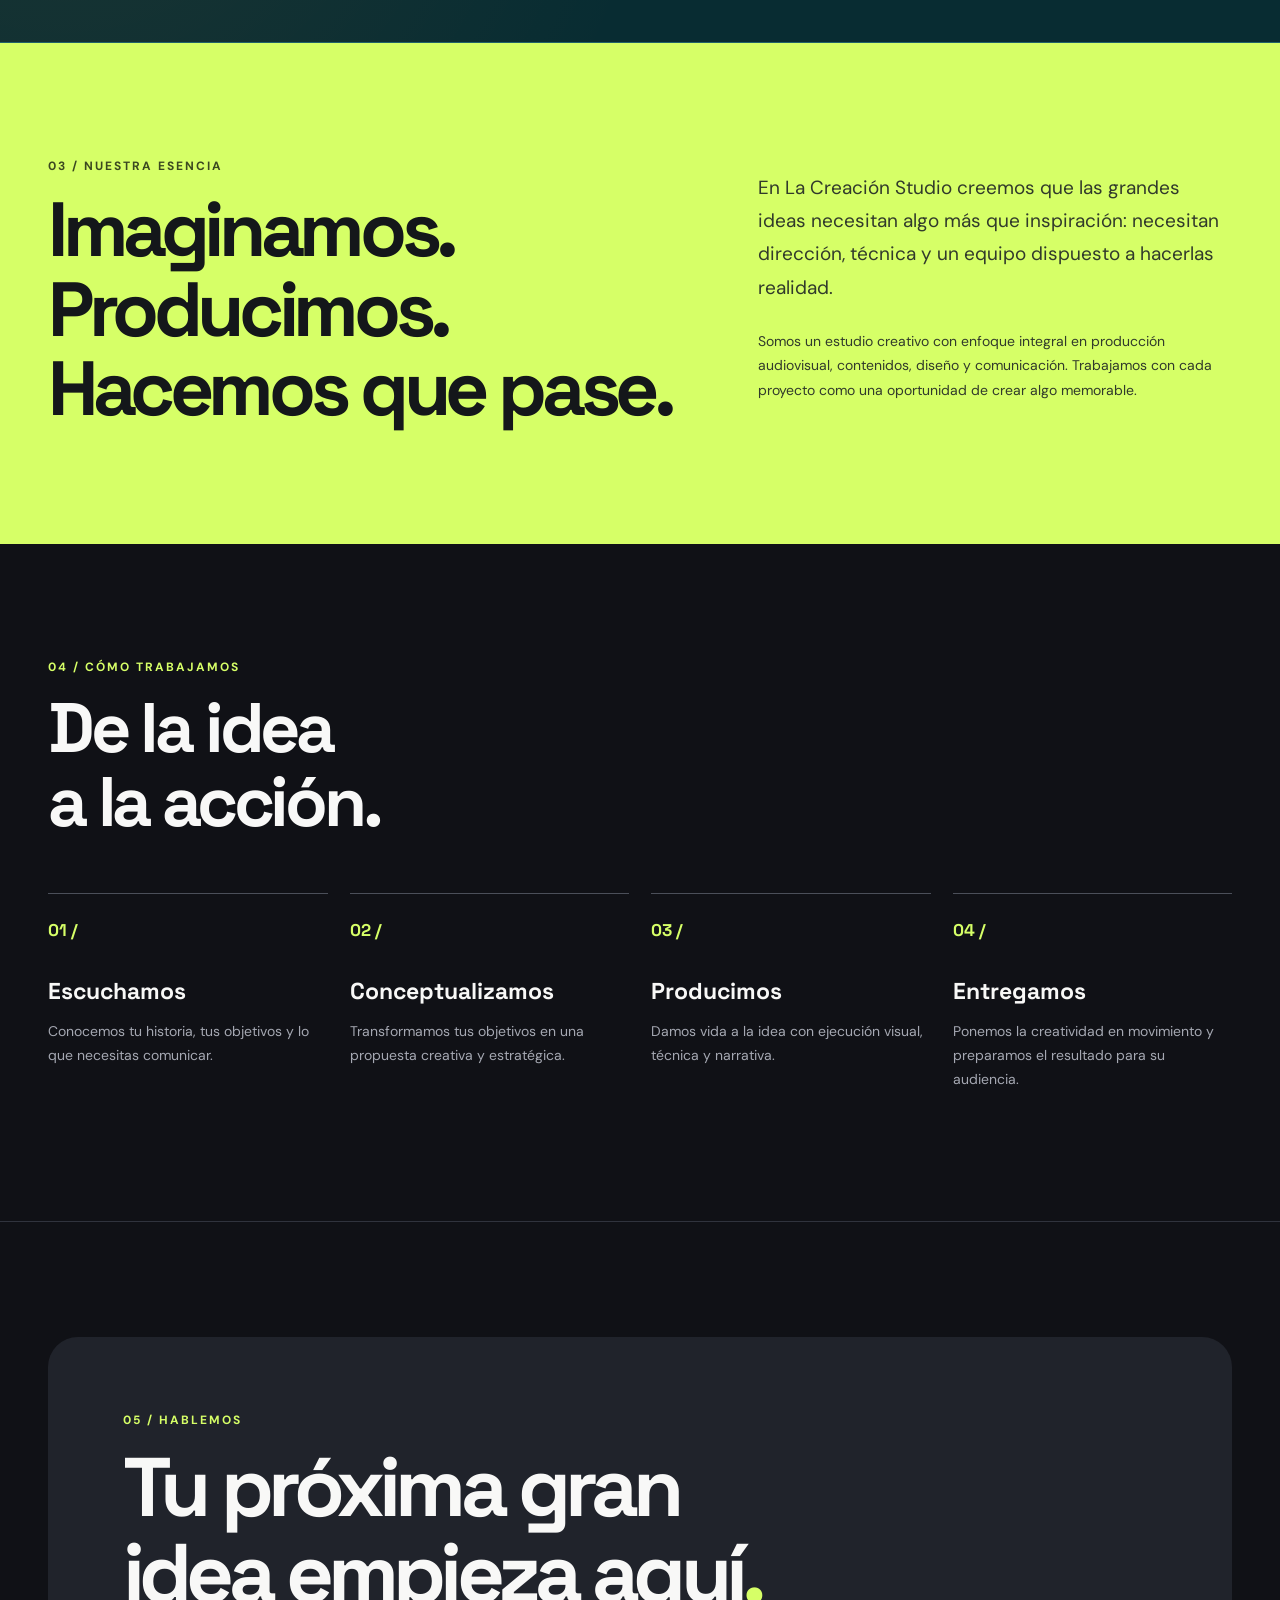
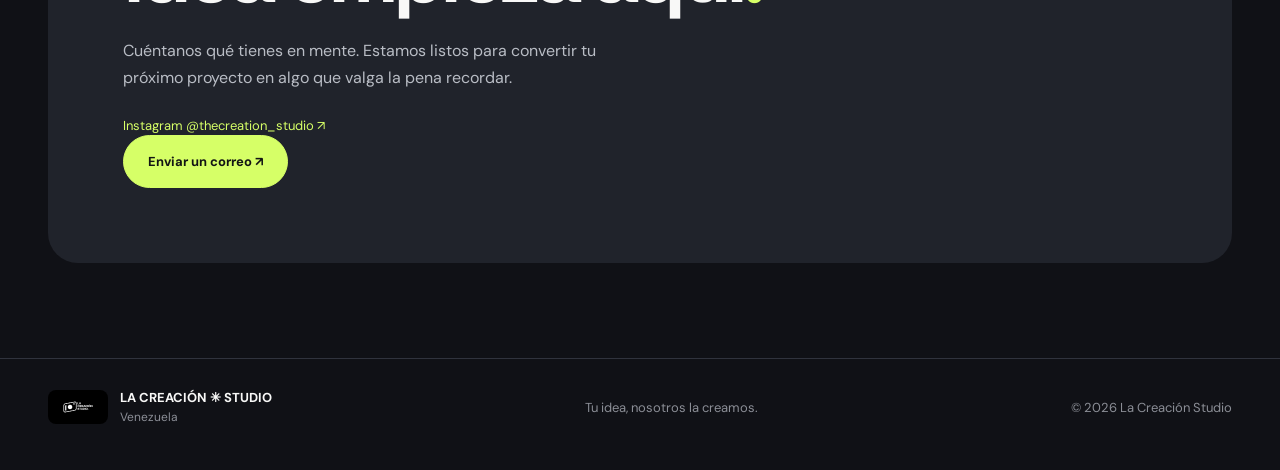
==== commit 1d06e28b: "Add files via upload" ====
--- a/index.html
+++ b/index.html
@@ -40,7 +40,7 @@
   <main>
     <section class="hero" id="inicio"><div class="container hero-content"><div class="eyebrow">Estudio creativo · Venezuela</div><h1>Tu idea.<br><span class="outline">Nosotros la</span><br>creamos<span class="dot">.</span></h1><p class="hero-copy">Combinamos estrategia, creatividad y producción para transformar ideas en experiencias que conectan con las personas.</p><div class="actions"><a class="btn" href="#contacto">Hablemos de tu proyecto <span aria-hidden="true">↗</span></a><a class="textlink" href="#proyectos">Explorar proyectos ↓</a></div><div class="hero-bottom"><span>Creatividad en movimiento</span><span>Desliza para descubrir ↓</span></div><div class="hero-mark" aria-hidden="true">✳</div></div></section>
     <section class="services" id="servicios"><div class="container"><div class="section-head reveal"><div><div class="kicker">01 / Lo que hacemos</div><h2 class="section-title">Una idea.<br>Muchas formas de crearla.</h2></div><p class="section-desc">Podcast, audiovisual, streaming, diseño y producción 360°. Una dirección creativa de principio a fin.</p></div><div class="service-grid"><article class="service-card reveal"><div class="service-icon" aria-hidden="true">▣</div><h3>Producción audiovisual</h3><p>Videos comerciales, contenido para redes, fotografía y narrativas que hacen destacar tu historia.</p></article><article class="service-card reveal"><div class="service-icon" aria-hidden="true">◉</div><h3>Streaming & eventos</h3><p>Transmisiones en vivo, eventos híbridos, shows y experiencias multicámara con calidad profesional.</p></article><article class="service-card reveal"><div class="service-icon" aria-hidden="true">✳</div><h3>Branding & diseño</h3><p>Identidades visuales, campañas, piezas gráficas y sistemas que le dan personalidad a tu marca.</p></article><article class="service-card reveal"><div class="service-icon" aria-hidden="true">↗</div><h3>Marketing digital</h3><p>Estrategia de contenidos, redes sociales y campañas pensadas para comunicar con intención.</p></article><article class="service-card reveal"><div class="service-icon" aria-hidden="true">⌘</div><h3>Web & experiencias</h3><p>Landing pages, sitios web y experiencias digitales rápidas, claras y diseñadas para convertir.</p></article><article class="service-card reveal"><div class="service-icon" aria-hidden="true">♫</div><h3>Podcast & contenido</h3><p>Producción, grabación, edición y dirección visual para formatos que merecen ser vistos y escuchados.</p></article></div></div></section>
-    <section id="proyectos"><div class="container"><div class="section-head reveal"><div><div class="kicker">02 / Proyectos y experiencias</div><h2 class="section-title">Lo que imaginamos.<br>Lo que hacemos realidad.</h2></div><p class="section-desc">Historias, eventos y experiencias con una dirección creativa de principio a fin.</p></div><div class="work-grid updated-work"><a class="work-card project-real reveal" href="futbol-fest.html" style="--poster:url('assets/futbol-1.jpg')"><div class="work-tag">Deporte · Fútbol menor · Mérida</div><h3>Fútbol Fest ↗</h3><div class="work-note">Descubre su edición navideña, la experiencia y cómo formar parte.</div></a><a class="work-card project-real reveal" href="gaming-fest.html" style="--poster:url('assets/gaming-1.jpg')"><div class="work-tag">Gaming · Esports · Experiencias</div><h3>Gaming Fest ↗</h3><div class="work-note">Conoce la propuesta del festival y sus espacios.</div></a><article class="work-card project-real reveal" style="--poster:url('assets/studio-6.jpg')"><div class="work-tag">Multicámara · Transmisión</div><h3>Producciones en vivo</h3><div class="work-note">El contenido sucede en directo.</div></article><a class="work-card project-real reveal" href="talentos.html" style="--poster:url('assets/talento-equipo-902.jpg')" aria-label="Conocer talentos de La Creación Studio"><div class="work-tag">Creadores · Talentos · Podcasts</div><h3>Nuestros talentos ↗</h3><div class="work-note">Voces, personalidades y formatos que conectan con nuevas audiencias.</div></a></div></div></section>
+    <section id="proyectos"><div class="container"><div class="section-head reveal"><div><div class="kicker">02 / Proyectos y experiencias</div><h2 class="section-title">Lo que imaginamos.<br>Lo que hacemos realidad.</h2></div><p class="section-desc">Historias, eventos y experiencias con una dirección creativa de principio a fin.</p></div><div class="work-grid updated-work"><a class="work-card project-real reveal" href="futbol-fest.html" style="--poster:url('assets/futbol-1.jpg')"><div class="work-tag">Deporte · Fútbol menor · Mérida</div><h3>Fútbol Fest ↗</h3><div class="work-note">Descubre su edición navideña, la experiencia y cómo formar parte.</div></a><a class="work-card project-real reveal" href="gaming-fest.html" style="--poster:url('assets/gaming-1.jpg')"><div class="work-tag">Gaming · Esports · Experiencias</div><h3>Gaming Fest ↗</h3><div class="work-note">Conoce la propuesta del festival y sus espacios.</div></a><article class="work-card project-real reveal" style="--poster:url('assets/studio-6.jpg')"><div class="work-tag">Multicámara · Transmisión</div><h3>Producciones en vivo</h3><div class="work-note">El contenido sucede en directo.</div></article><a class="work-card project-real reveal" href="talentos.html" style="--poster:url("[data-uri]")" aria-label="Conocer talentos de La Creación Studio"><div class="work-tag">Creadores · Talentos · Podcasts</div><h3>Nuestros talentos ↗</h3><div class="work-note">Voces, personalidades y formatos que conectan con nuevas audiencias.</div></a></div></div></section>
 <section class="fest" id="futbol-fest" aria-labelledby="fest-title"><div class="container">
       <div class="fest-head reveal"><div><div class="kicker">Proyecto destacado / Experiencias deportivas</div><h2 class="fest-title" id="fest-title">FÚTBOL<br><span>FEST.</span></h2><div class="fest-slogan"><span>Jugar</span><span>•</span><span>Compartir</span><span>•</span><span>Divertirse</span></div></div><p class="fest-desc">La magia de la Navidad se juega en equipo. La edición navideña reúne a pequeños futbolistas, familias y marcas en una experiencia deportiva en MetroAtletik, Mérida.</p></div>
       <div class="fest-showcase fest-graphic reveal" role="img" aria-label="Presentación oficial de Fútbol Fest, edición navideña, diciembre 2026"><div class="fest-stamp">DICIEMBRE 2026 · MÉRIDA, VENEZUELA</div><div class="fest-showcase-title">LA MAGIA<br>SE <i>JUEGA.</i></div></div>
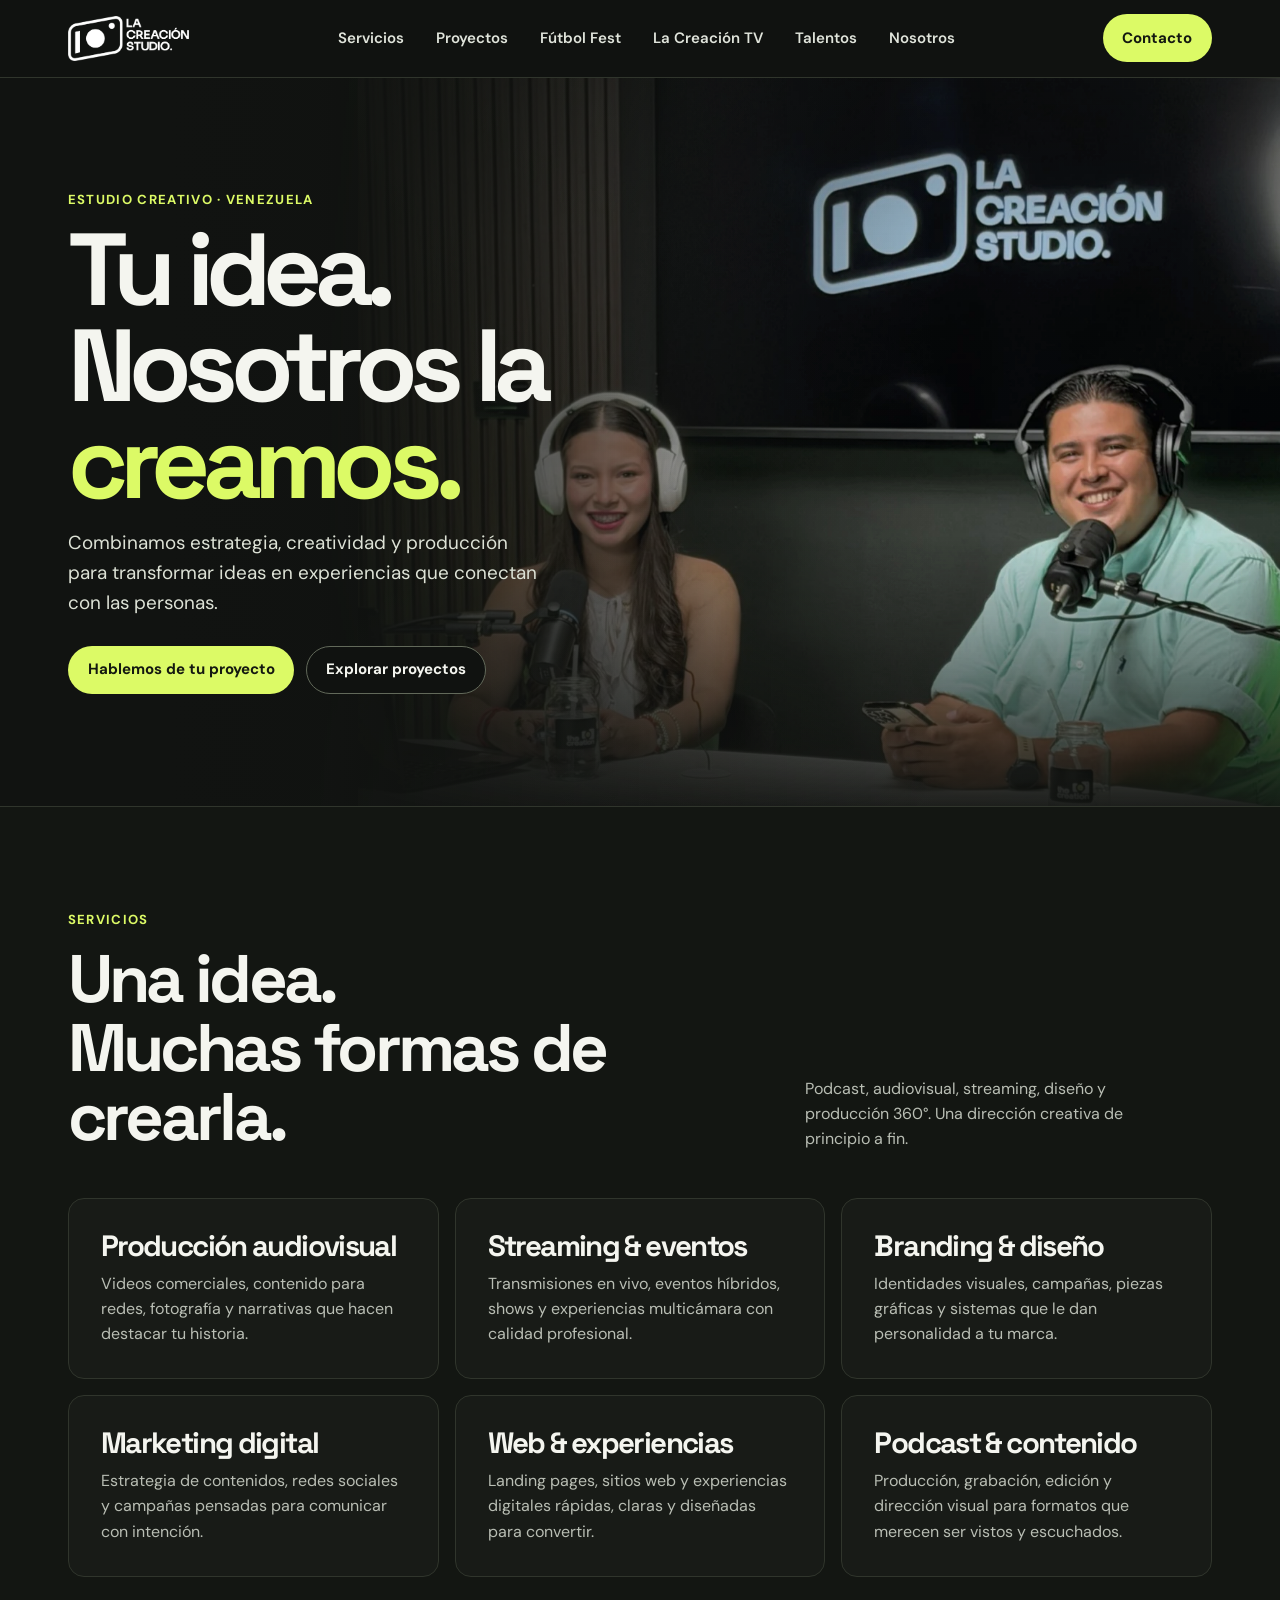
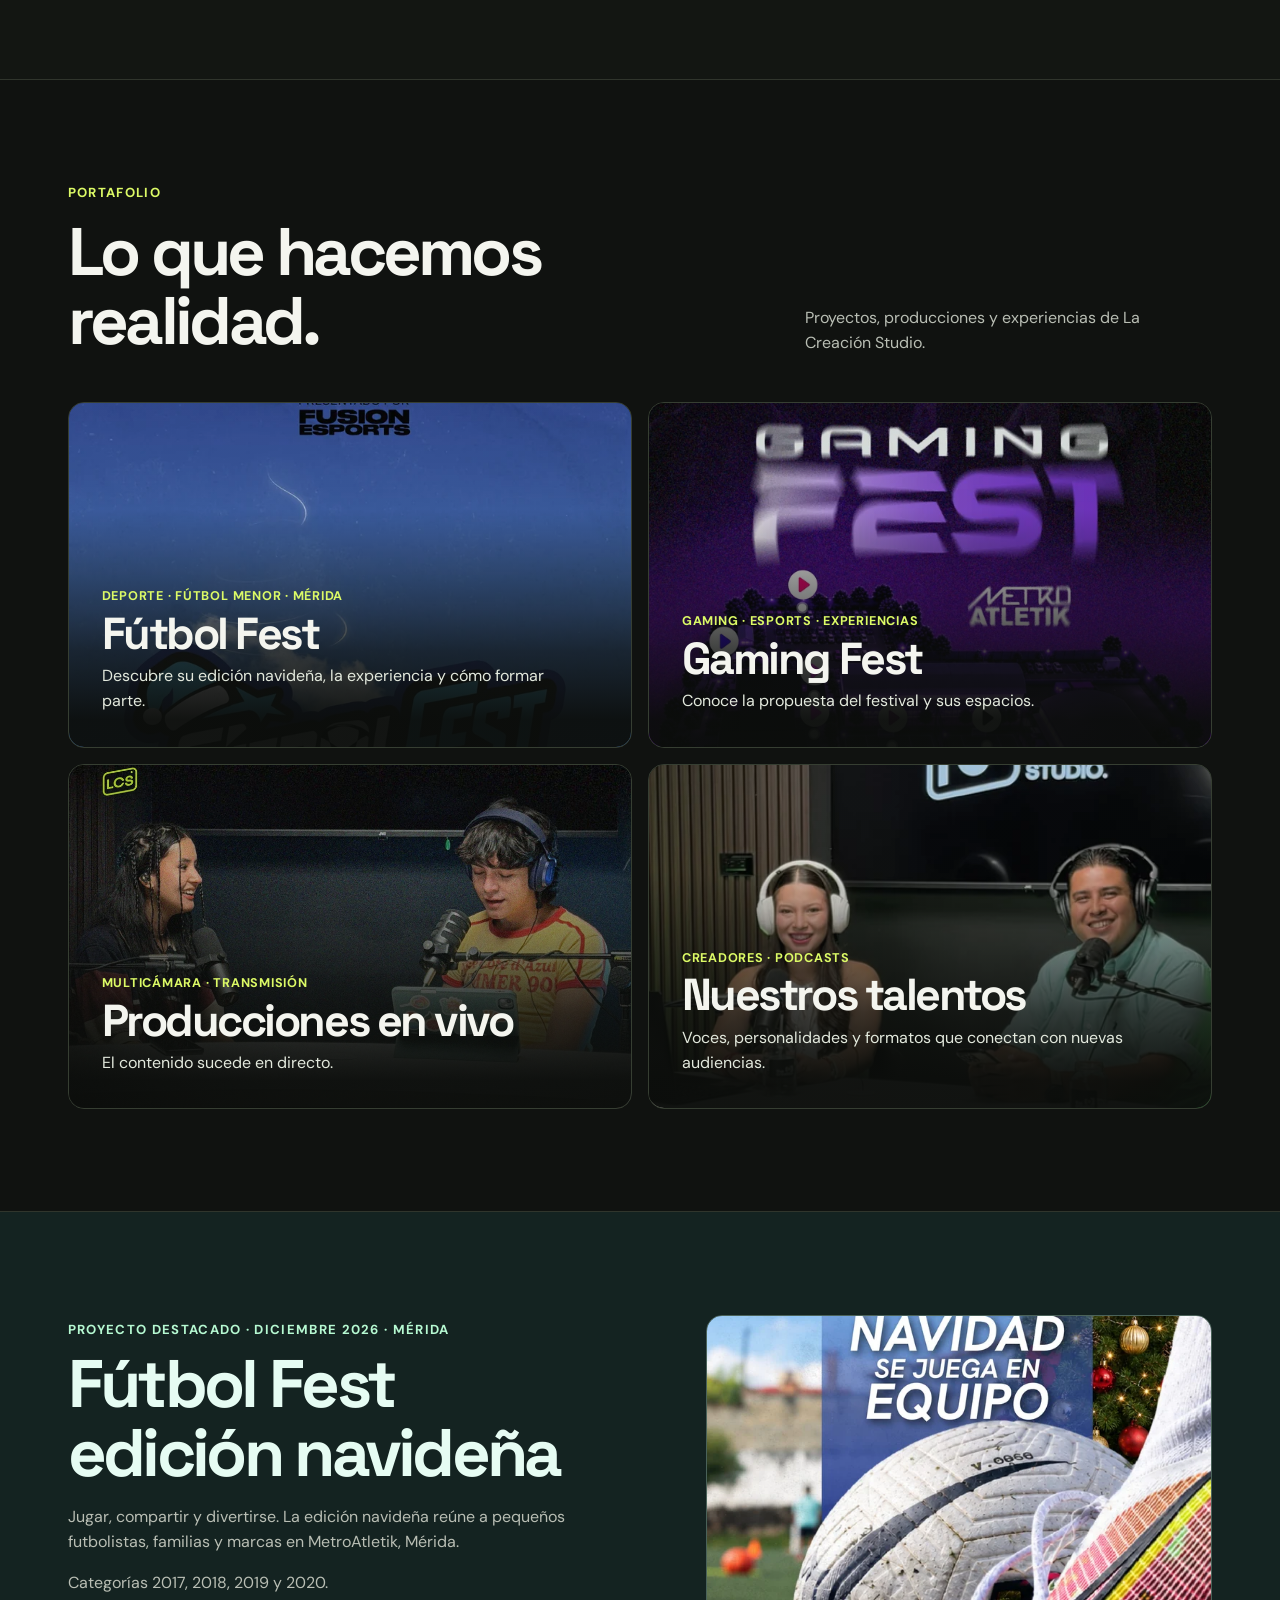
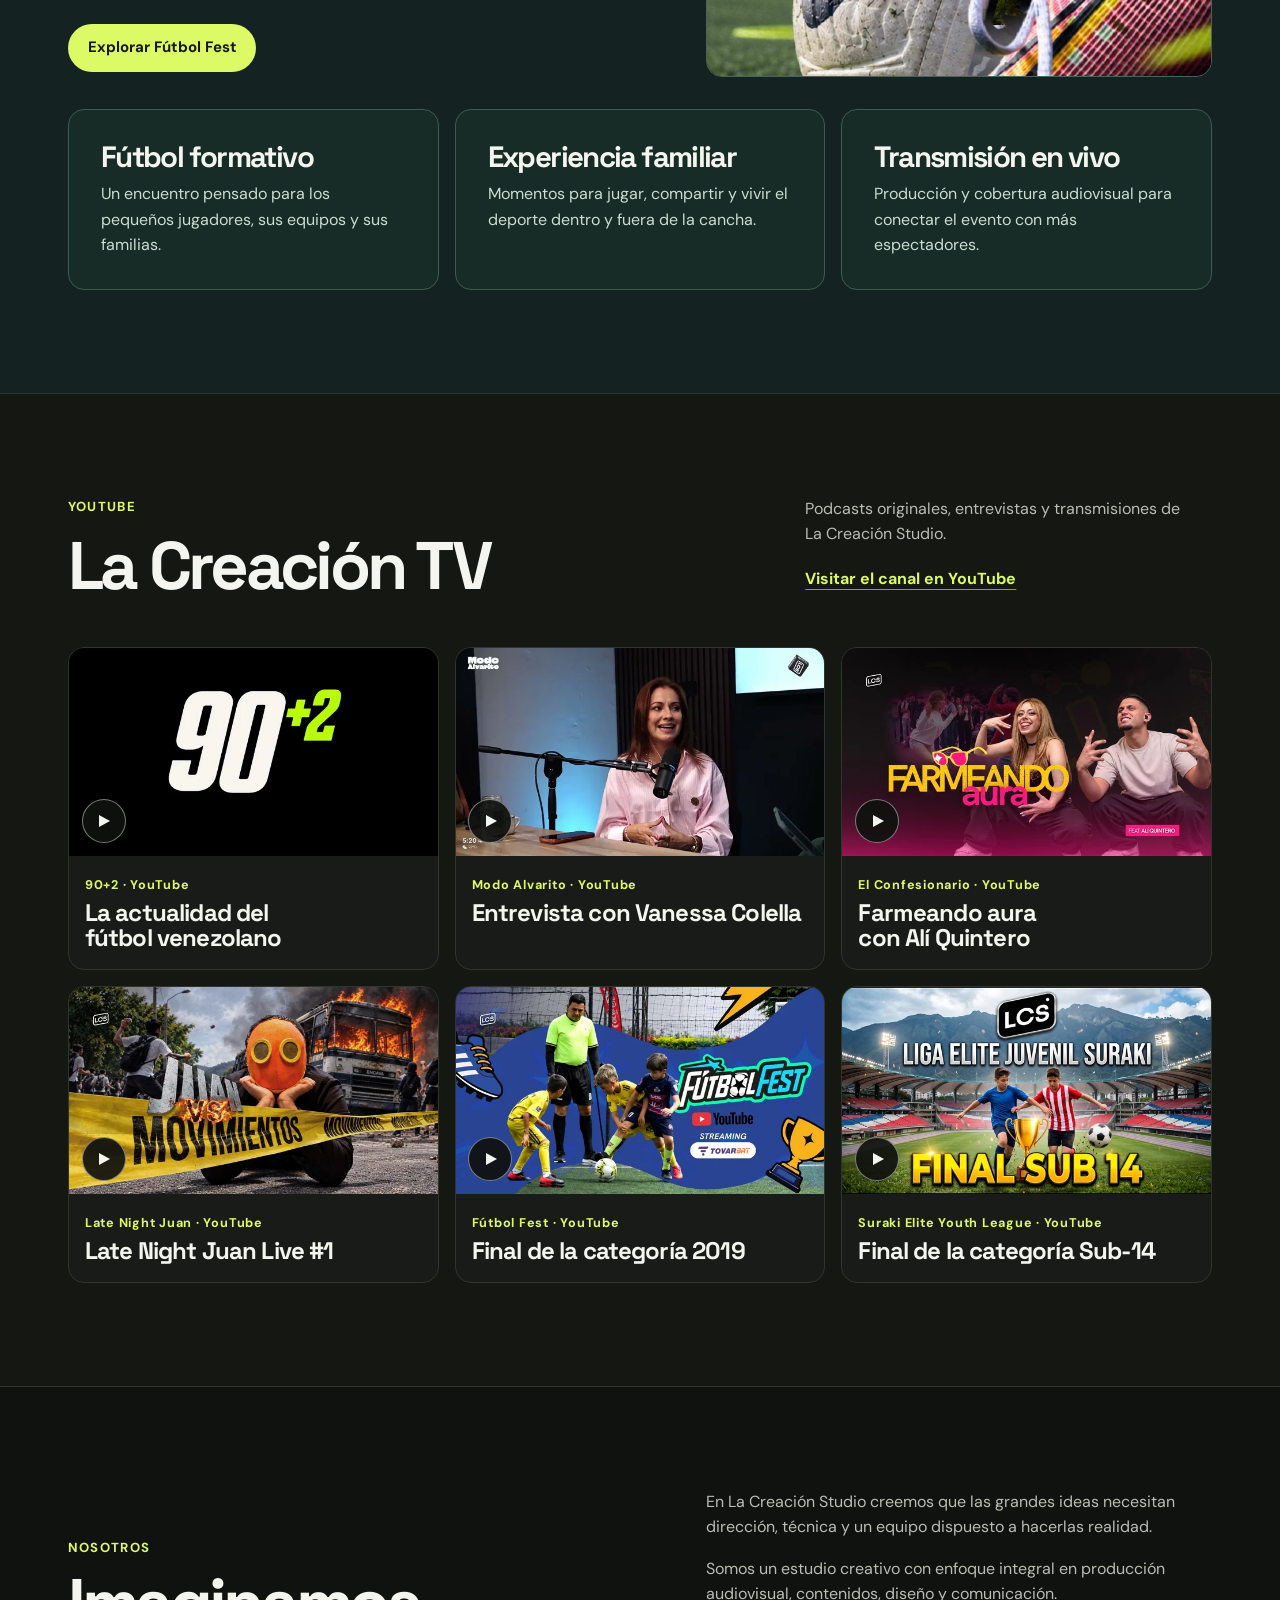
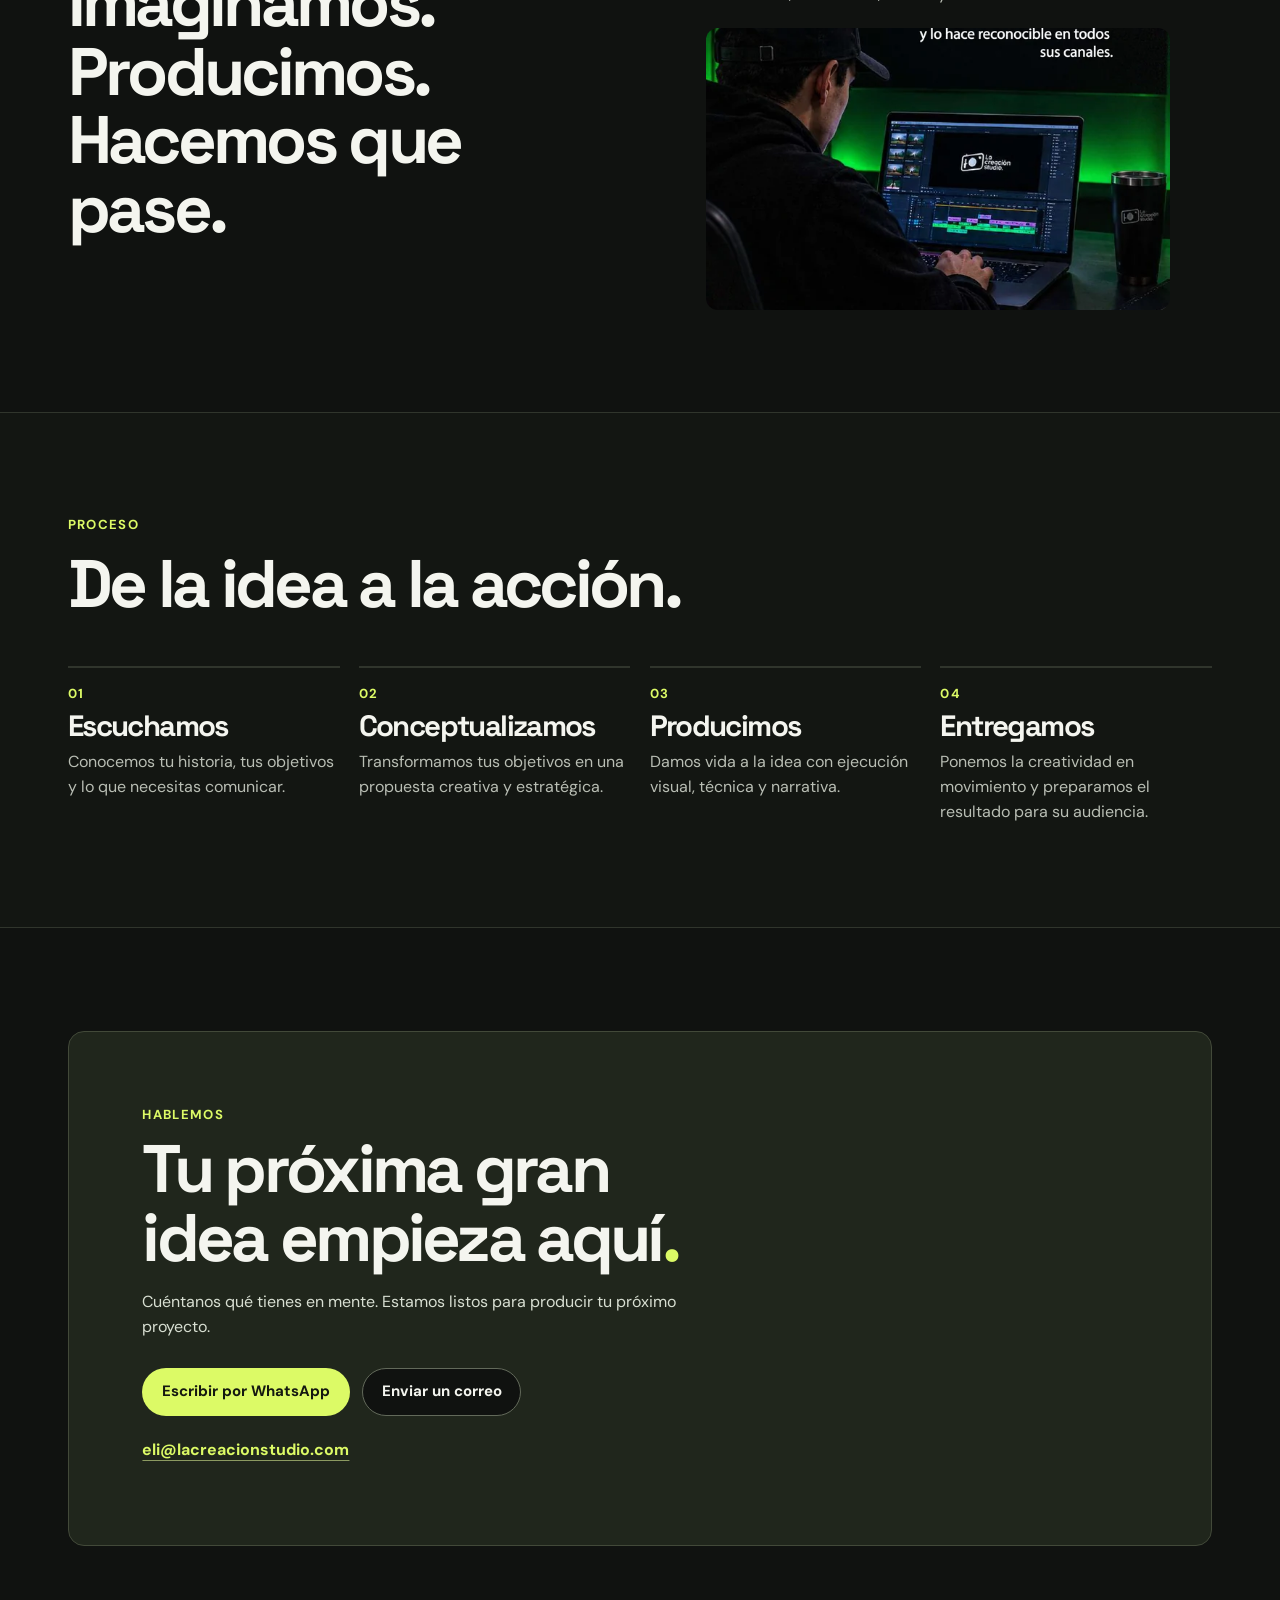
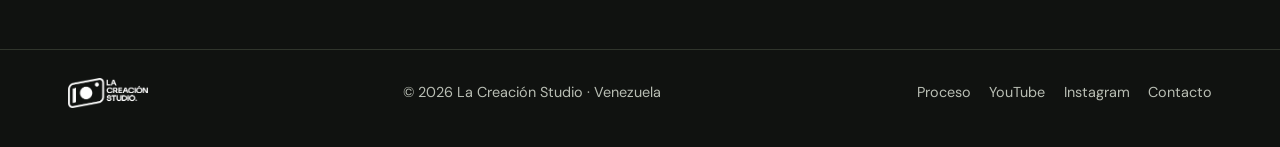
==== commit ac8a37a0: "Publicar sitio renovado de La Creación Studio" ====
--- a/index.html
+++ b/index.html
@@ -1,70 +1,156 @@
 <!doctype html>
 <html lang="es">
 <head>
-  <meta charset="UTF-8" />
-  <meta name="viewport" content="width=device-width, initial-scale=1.0" />
-  <meta name="theme-color" content="#101116" />
-  <meta name="description" content="La Creación Studio: producción audiovisual, streaming, branding, marketing digital y experiencias creativas en Venezuela." />
-  <meta property="og:title" content="La Creación Studio — Tu idea, nosotros la creamos" />
-  <meta property="og:description" content="Estudio creativo de producción audiovisual, streaming, diseño y estrategia digital en Venezuela." />
-  <meta property="og:type" content="website" />
-  <title>La Creación Studio — Tu idea, nosotros la creamos</title>
-  <link rel="preconnect" href="https://fonts.googleapis.com" />
-  <link rel="preconnect" href="https://fonts.gstatic.com" crossorigin />
-  <link href="https://fonts.googleapis.com/css2?family=DM+Sans:wght@400;500;600;700&family=Space+Grotesk:wght@400;500;600;700&display=swap" rel="stylesheet" />
-  <style>
-    :root{--bg:#101116;--surface:#191b22;--panel:#20232b;--line:#30333d;--white:#f8f8f7;--muted:#a5a8b2;--accent:#d6ff67;--radius:22px}
-    *{box-sizing:border-box}html{scroll-behavior:smooth}body{margin:0;background:var(--bg);color:var(--white);font-family:'DM Sans',Arial,sans-serif;-webkit-font-smoothing:antialiased}a{color:inherit;text-decoration:none}button{font:inherit}::selection{background:var(--accent);color:#111}
-    .container{max-width:1240px;margin:auto;padding:0 28px}.topbar{position:sticky;top:0;z-index:50;background:#101116e8;backdrop-filter:blur(18px);border-bottom:1px solid #ffffff13}.nav{height:88px;display:flex;justify-content:space-between;align-items:center;gap:24px}.brand{display:inline-flex;align-items:center;gap:14px;white-space:nowrap}.brand img{height:42px;width:auto;display:block}.brand-text{font:700 20px 'Space Grotesk',sans-serif;letter-spacing:-.9px;line-height:.95}.brand-text span{color:var(--accent)}.navlinks{display:flex;align-items:center;gap:30px}.navlinks a{font-size:13px;color:#d5d6d9}.navlinks a:hover{color:var(--accent)}.navcta,.btn{display:inline-flex;align-items:center;justify-content:center;gap:14px;border-radius:999px;font-size:13px;font-weight:700;transition:transform .25s,background .25s}.navcta{border:1px solid #60636a;padding:13px 19px}.navcta:hover{background:#292b31}.menu{display:none;background:none;border:none;color:var(--white);font-size:26px;cursor:pointer}.hero-brand{display:inline-flex;align-items:center;gap:16px;padding:12px 15px;border:1px solid #ffffff17;background:#ffffff08;border-radius:22px;box-shadow:0 15px 40px #00000024}.hero-brand img{height:62px;width:auto;display:block}.hero-brand small{display:block;color:#c8ccd5;font-size:12px;letter-spacing:.22em;text-transform:uppercase}.hero-brand strong{display:block;font:700 18px 'Space Grotesk',sans-serif;letter-spacing:-.04em;color:#fff;margin-top:3px}
-    .hero{min-height:710px;display:grid;align-items:center;position:relative;overflow:hidden;border-bottom:1px solid var(--line)}.hero:after{content:"";position:absolute;inset:0;background:linear-gradient(90deg,#101116 18%,#101116ca 57%,#10111650),url("assets/studio-2.jpg") right center/auto 100% no-repeat;opacity:.35;pointer-events:none}.hero:before{content:"";position:absolute;width:650px;height:650px;background:radial-gradient(circle,#b8ff5e18,transparent 68%);right:-110px;top:6%;pointer-events:none}.hero-content{position:relative;padding-top:100px;padding-bottom:130px}.eyebrow{display:flex;align-items:center;gap:12px;color:var(--accent);font-size:12px;letter-spacing:2px;font-weight:700;text-transform:uppercase}.eyebrow:before{content:"";width:30px;height:1px;background:var(--accent)}h1,h2,h3,p{margin-top:0}h1,h2,h3{font-family:'Space Grotesk',sans-serif}h1{font-size:clamp(57px,9vw,124px);line-height:.98;letter-spacing:-.075em;max-width:1040px;margin:28px 0}.outline{color:transparent;-webkit-text-stroke:1px #959aa3}h1 .dot{color:var(--accent)}.hero-copy{font-size:clamp(17px,2vw,21px);line-height:1.65;color:#b7bac2;max-width:650px}.actions{display:flex;align-items:center;gap:28px;flex-wrap:wrap;margin-top:35px}.btn{background:var(--accent);color:#131514;padding:17px 24px;border:1px solid var(--accent)}.btn:hover{transform:translateY(-3px);background:#e6ffab}.textlink{font-size:14px;border-bottom:1px solid #757981;padding-bottom:7px}.textlink:hover{color:var(--accent);border-color:var(--accent)}.hero-bottom{display:flex;justify-content:space-between;align-items:end;margin-top:95px;color:#7e828c;font-size:11px;letter-spacing:1.4px;text-transform:uppercase}.hero-mark{font-family:'Space Grotesk';font-size:clamp(100px,18vw,240px);font-weight:700;line-height:.6;color:#ffffff08;position:absolute;right:20px;bottom:40px;pointer-events:none}
-    section{padding:115px 0}.section-head{display:flex;justify-content:space-between;align-items:end;gap:20px;margin-bottom:48px}.kicker{color:var(--accent);font-size:12px;letter-spacing:2px;text-transform:uppercase;font-weight:700;margin-bottom:16px}.section-title{font-size:clamp(36px,5.6vw,70px);letter-spacing:-.06em;line-height:1.05;max-width:800px;margin:0}.section-desc{color:var(--muted);font-size:16px;line-height:1.7;max-width:355px}.services{background:#15171d}.service-grid{display:grid;grid-template-columns:repeat(3,1fr);gap:14px}.service-card{background:var(--panel);border:1px solid #ffffff0e;border-radius:var(--radius);min-height:280px;padding:30px;display:flex;flex-direction:column;transition:transform .25s,border-color .25s}.service-card:hover{transform:translateY(-5px);border-color:#d6ff674c}.service-icon{width:48px;height:48px;border:1px solid #6e755e;border-radius:16px;color:var(--accent);display:grid;place-items:center;font-size:23px;margin-bottom:auto}.service-card h3{font-size:23px;letter-spacing:-.04em;margin:28px 0 10px}.service-card p{color:#aeb1b9;font-size:14px;line-height:1.65;margin:0}
-    .work-grid{display:grid;grid-template-columns:1.2fr 1fr;gap:16px}.work-card{min-height:420px;background:#1a1d24;border-radius:var(--radius);position:relative;overflow:hidden;border:1px solid #ffffff10;display:flex;flex-direction:column;justify-content:end;padding:32px;isolation:isolate}.work-card:nth-child(2){background:#29292a}.work-card:nth-child(3){background:#222922}.work-card:nth-child(4){background:#25212b}.work-card:before{content:"";position:absolute;inset:0;background:radial-gradient(circle at 65% 30%,#d6ff6724,transparent 43%),linear-gradient(160deg,transparent,#0009);z-index:-1}.work-card:nth-child(2):before{background:radial-gradient(circle at 35% 25%,#d6a7ff25,transparent 45%),linear-gradient(160deg,transparent,#0009)}.work-card:nth-child(4):before{background:radial-gradient(circle at 45% 30%,#ffb27925,transparent 45%),linear-gradient(160deg,transparent,#0009)}.work-art{position:absolute;inset:0;display:flex;align-items:center;justify-content:center;font:700 clamp(75px,12vw,180px) 'Space Grotesk',sans-serif;letter-spacing:-.12em;color:#ffffff10;transform:rotate(-12deg);z-index:-1}.work-tag{font-size:11px;letter-spacing:1.8px;text-transform:uppercase;color:var(--accent);margin-bottom:10px}.work-card h3{font-size:34px;letter-spacing:-.05em;margin:0}.work-note{color:#b6b8be;font-size:13px;margin-top:12px}.work-disclaimer{font-size:12px;color:#858892;margin-top:20px}
-    /* Fútbol Fest — proyecto destacado, sin contenido externo obligatorio */
-    .fest{position:relative;overflow:hidden;background:#082c32;color:#f6fbf8;border-top:1px solid #216269;border-bottom:1px solid #216269}
-    .fest:before{content:"";position:absolute;inset:0;pointer-events:none;background:radial-gradient(circle at 88% 16%,#29d3c42c,transparent 36%),radial-gradient(circle at 5% 80%,#ffa13b14,transparent 38%)}
-    .fest .container{position:relative}.fest .kicker{color:#76e9dc}.fest-head{display:grid;grid-template-columns:1.3fr .7fr;align-items:end;gap:30px;margin-bottom:40px}.fest-title{font-size:clamp(65px,10vw,145px);line-height:.84;letter-spacing:-.085em;margin:0}.fest-title span{color:#ff9d39}.fest-desc{color:#c4e3e2;font-size:17px;line-height:1.8}.fest-slogan{display:inline-flex;gap:12px;flex-wrap:wrap;color:#ffbd70;font-weight:700;letter-spacing:.04em;text-transform:uppercase;font-size:12px;margin:22px 0 0}
-    .fest-showcase{min-height:420px;border:1px solid #4ca3a4;border-radius:24px;overflow:hidden;position:relative;background:linear-gradient(125deg,#0a6267 0%,#103c49 55%,#061f2b 100%);padding:clamp(26px,5vw,60px);display:flex;flex-direction:column;justify-content:space-between;isolation:isolate}.fest-showcase:before{content:"";position:absolute;width:600px;height:600px;border:2px solid #c8f7ec2a;border-radius:50%;right:-155px;top:-140px;box-shadow:0 0 0 65px #c8f7ec12,0 0 0 125px #c8f7ec0a;z-index:-1}.fest-showcase:after{content:"";position:absolute;bottom:-110px;right:5%;width:210px;height:210px;border-radius:50%;background:#ff9d39;filter:blur(90px);opacity:.45;z-index:-1}.fest-stamp{align-self:flex-start;border:1px solid #b0eeeb7a;border-radius:999px;padding:10px 16px;color:#e0ffff;font-size:12px;letter-spacing:.12em}.fest-showcase-title{font-family:'Space Grotesk',sans-serif;font-size:clamp(54px,10vw,145px);font-weight:700;line-height:.88;letter-spacing:-.08em;text-transform:uppercase;max-width:900px}.fest-showcase-title i{font-style:normal;color:#ff9d39}.fest-grid{display:grid;grid-template-columns:repeat(3,1fr);gap:14px;margin-top:15px}.fest-tile{padding:30px;background:#12434a;border:1px solid #39777c;border-radius:18px;min-height:185px}.fest-tile strong{display:block;font:700 23px 'Space Grotesk',sans-serif;letter-spacing:-.035em;margin:14px 0 8px}.fest-tile p{margin:0;color:#c1dfdf;font-size:14px;line-height:1.6}.fest-symbol{font-size:28px;color:#ffac54}.fest-cta{display:flex;align-items:center;justify-content:space-between;gap:22px;margin-top:30px;flex-wrap:wrap}.fest-cta p{color:#c4dede;max-width:540px;font-size:14px;line-height:1.7;margin:0}.fest .btn{background:#ff9d39;border-color:#ff9d39;color:#152425}.fest .btn:hover{background:#ffbd78}
-    .fest-link{border-color:#87c7c5;color:#e4f9f4}.fest-feature{grid-column:1 / -1;min-height:330px;background:linear-gradient(115deg,#083e44,#125e63);border:1px solid #428e90;position:relative}.fest-feature .work-tag{color:#88e9de}.fest-feature:before{background:radial-gradient(circle at 75% 35%,#ffaf5045,transparent 38%),linear-gradient(120deg,transparent,#0007)}.fest-feature .work-art{color:#ffffff15;font-size:clamp(72px,11vw,150px)}
-    @media(max-width:920px){.fest-head{grid-template-columns:1fr}.fest-grid{grid-template-columns:repeat(2,1fr)}}@media(max-width:620px){.fest-showcase{min-height:310px}.fest-grid{grid-template-columns:1fr}.fest-tile{min-height:unset}.fest-cta{align-items:flex-start}.fest-title{font-size:clamp(65px,16vw,100px)}}
-    .about{background:var(--accent);color:#14171a;overflow:hidden}.about .kicker{color:#3b4920}.about-row{display:grid;grid-template-columns:1.35fr 1fr;gap:70px;align-items:center}.about h2{font-size:clamp(45px,6vw,85px);line-height:1.04;letter-spacing:-.07em;margin:0}.about p{font-size:19px;line-height:1.75;color:#313a2b}.about .about-small{font-size:14px;margin-top:25px}.about-star{font-size:clamp(200px,30vw,430px);line-height:.8;text-align:center;font-family:Arial,sans-serif;transform:rotate(-17deg);opacity:.75}
-    .process-grid{display:grid;grid-template-columns:repeat(4,1fr);gap:22px;margin-top:55px}.process-item{border-top:1px solid #4b4f59;padding-top:25px}.step{font:700 17px 'Space Grotesk';color:var(--accent);margin-bottom:35px}.process-item h3{font-size:23px;margin-bottom:14px}.process-item p{color:var(--muted);font-size:14px;line-height:1.7}
-    .contact{padding-bottom:95px;border-top:1px solid var(--line)}.contact-panel{border-radius:30px;background:#20232b;padding:clamp(30px,6vw,75px);display:flex;justify-content:space-between;align-items:end;gap:40px}.contact h2{font-size:clamp(46px,6.5vw,88px);letter-spacing:-.07em;line-height:1.04;margin:0 0 20px}.contact p{color:#b9bdc5;max-width:500px;line-height:1.7}.contact-actions{display:flex;gap:14px;flex-wrap:wrap}.secondary{background:transparent;color:#f8f8f7;border-color:#676c75}.secondary:hover{background:#353945}.footer{border-top:1px solid var(--line);padding:30px 0 45px}.footrow{display:flex;justify-content:space-between;align-items:center;gap:20px;color:#8b8e96;font-size:13px;flex-wrap:wrap}.footrow b{color:var(--white)}.footer-brand{display:inline-flex;align-items:center;gap:12px;color:#fff}.footer-brand img{height:34px;width:auto;display:block;border-radius:8px}.footer-brand small{display:block;color:#8b8e96;font-size:12px;margin-top:3px}.reveal{opacity:0;transform:translateY(25px);transition:opacity .7s,transform .7s}.reveal.visible{opacity:1;transform:none}
-    @media(max-width:920px){.navlinks{display:none;position:absolute;top:88px;left:0;right:0;background:#191b22;border-bottom:1px solid var(--line);padding:20px 28px;flex-direction:column;align-items:start}.navlinks.open{display:flex}.navcta{margin-left:auto}.menu{display:block}.service-grid{grid-template-columns:repeat(2,1fr)}.about-row{grid-template-columns:1fr}.about-star{display:none}.process-grid{grid-template-columns:repeat(2,1fr)}.contact-panel{display:block}.contact-actions{margin-top:25px}}@media(max-width:620px){.container{padding:0 20px}.nav{height:76px}.navlinks{top:76px}.brand img{height:34px}.brand-text{font-size:16px}.hero{min-height:660px}.hero-content{padding-top:75px;padding-bottom:75px}.hero-brand{padding:10px 12px}.hero-brand img{height:48px}.hero-brand strong{font-size:16px}h1{font-size:clamp(52px,13vw,80px)}.navcta{display:none}.hero-bottom{margin-top:75px}.hero-mark{display:none}section{padding:78px 0}.section-head{display:block}.section-desc{margin-top:22px}.service-grid,.work-grid,.process-grid{grid-template-columns:1fr}.service-card{min-height:240px}.work-card{min-height:350px}.about p{font-size:17px}.contact-panel{border-radius:20px}.contact h2{font-size:48px}.footrow{display:block}.footrow>*{display:block;margin-bottom:12px}}
-    @media(prefers-reduced-motion:reduce){html{scroll-behavior:auto}.reveal{opacity:1;transform:none;transition:none}*{animation:none!important;transition:none!important}}
-
-    .project-real{background-image:linear-gradient(0deg,#070a0cf2 0%,#080a0c72 48%,#080a0c22 100%),var(--poster)!important;background-position:center 40%;background-size:cover;transition:transform .3s,border-color .3s}.project-real:hover{transform:translateY(-6px);border-color:var(--accent)}.project-real:before{display:none}.project-real .work-tag{color:#d6ff67}.project-real h3,.project-real .work-note{position:relative;text-shadow:0 2px 12px #0008}.fest-graphic{background:linear-gradient(90deg,#062d39ee,#062d3960),url("assets/futbol-2.jpg") center 45%/cover no-repeat}.fest-graphic:before,.fest-graphic:after{display:none}.fest-graphic .fest-showcase-title{text-shadow:0 3px 24px #0009}.fest-graphic .fest-showcase-title i{color:#ffbf57}.hero-content{z-index:1}.social-small{display:inline-flex;margin-top:10px;color:var(--accent);font-size:13px}
-  </style>
+  <meta charset="utf-8">
+  <meta name="viewport" content="width=device-width, initial-scale=1">
+  <meta name="theme-color" content="#101210">
+  <title>La Creación Studio | Producción audiovisual y streaming</title>
+  <meta name="description" content="Estudio creativo en Venezuela. Producimos video, streaming multicámara, podcasts, branding y experiencias para marcas y eventos.">
+  <link rel="canonical" href="https://lacreacionstudio.com/">
+  <meta property="og:type" content="website">
+  <meta property="og:locale" content="es_VE">
+  <meta property="og:site_name" content="La Creación Studio">
+  <meta property="og:title" content="La Creación Studio | Producción audiovisual y streaming">
+  <meta property="og:description" content="Estudio creativo en Venezuela. Producimos video, streaming multicámara, podcasts, branding y experiencias para marcas y eventos.">
+  <meta property="og:url" content="https://lacreacionstudio.com/">
+  <meta property="og:image" content="https://lacreacionstudio.com/assets/hero-1280.webp">
+  <meta name="twitter:card" content="summary_large_image">
+  <link rel="icon" href="assets/icon.png" type="image/png">
+  <link rel="stylesheet" href="assets/site.css">
+  <link rel="preload" href="assets/space-grotesk.woff2" as="font" type="font/woff2" crossorigin>
+  <script src="assets/site.js" defer></script>
 </head>
 <body>
-  <header class="topbar"><div class="container nav"><a class="brand" href="#inicio" aria-label="La Creación Studio, inicio"><img src="assets/logo-la-creacion-studio.png" alt="Logo La Creación Studio"><span class="brand-text">LA CREACIÓN<span>✳</span> STUDIO</span></a><nav class="navlinks" id="navlinks" aria-label="Navegación principal"><a href="#servicios">Servicios</a><a href="#proyectos">Proyectos</a><a href="#futbol-fest">Fútbol Fest</a><a href="#nosotros">Nosotros</a><a href="#proceso">Proceso</a><a href="#contacto">Contacto</a></nav><a class="navcta" href="#contacto">Empecemos ↗</a><button class="menu" aria-label="Abrir menú" aria-controls="navlinks" aria-expanded="false" id="menu">☰</button></div></header>
-  <main>
-    <section class="hero" id="inicio"><div class="container hero-content"><div class="eyebrow">Estudio creativo · Venezuela</div><h1>Tu idea.<br><span class="outline">Nosotros la</span><br>creamos<span class="dot">.</span></h1><p class="hero-copy">Combinamos estrategia, creatividad y producción para transformar ideas en experiencias que conectan con las personas.</p><div class="actions"><a class="btn" href="#contacto">Hablemos de tu proyecto <span aria-hidden="true">↗</span></a><a class="textlink" href="#proyectos">Explorar proyectos ↓</a></div><div class="hero-bottom"><span>Creatividad en movimiento</span><span>Desliza para descubrir ↓</span></div><div class="hero-mark" aria-hidden="true">✳</div></div></section>
-    <section class="services" id="servicios"><div class="container"><div class="section-head reveal"><div><div class="kicker">01 / Lo que hacemos</div><h2 class="section-title">Una idea.<br>Muchas formas de crearla.</h2></div><p class="section-desc">Podcast, audiovisual, streaming, diseño y producción 360°. Una dirección creativa de principio a fin.</p></div><div class="service-grid"><article class="service-card reveal"><div class="service-icon" aria-hidden="true">▣</div><h3>Producción audiovisual</h3><p>Videos comerciales, contenido para redes, fotografía y narrativas que hacen destacar tu historia.</p></article><article class="service-card reveal"><div class="service-icon" aria-hidden="true">◉</div><h3>Streaming & eventos</h3><p>Transmisiones en vivo, eventos híbridos, shows y experiencias multicámara con calidad profesional.</p></article><article class="service-card reveal"><div class="service-icon" aria-hidden="true">✳</div><h3>Branding & diseño</h3><p>Identidades visuales, campañas, piezas gráficas y sistemas que le dan personalidad a tu marca.</p></article><article class="service-card reveal"><div class="service-icon" aria-hidden="true">↗</div><h3>Marketing digital</h3><p>Estrategia de contenidos, redes sociales y campañas pensadas para comunicar con intención.</p></article><article class="service-card reveal"><div class="service-icon" aria-hidden="true">⌘</div><h3>Web & experiencias</h3><p>Landing pages, sitios web y experiencias digitales rápidas, claras y diseñadas para convertir.</p></article><article class="service-card reveal"><div class="service-icon" aria-hidden="true">♫</div><h3>Podcast & contenido</h3><p>Producción, grabación, edición y dirección visual para formatos que merecen ser vistos y escuchados.</p></article></div></div></section>
-    <section id="proyectos"><div class="container"><div class="section-head reveal"><div><div class="kicker">02 / Proyectos y experiencias</div><h2 class="section-title">Lo que imaginamos.<br>Lo que hacemos realidad.</h2></div><p class="section-desc">Historias, eventos y experiencias con una dirección creativa de principio a fin.</p></div><div class="work-grid updated-work"><a class="work-card project-real reveal" href="futbol-fest.html" style="--poster:url('assets/futbol-1.jpg')"><div class="work-tag">Deporte · Fútbol menor · Mérida</div><h3>Fútbol Fest ↗</h3><div class="work-note">Descubre su edición navideña, la experiencia y cómo formar parte.</div></a><a class="work-card project-real reveal" href="gaming-fest.html" style="--poster:url('assets/gaming-1.jpg')"><div class="work-tag">Gaming · Esports · Experiencias</div><h3>Gaming Fest ↗</h3><div class="work-note">Conoce la propuesta del festival y sus espacios.</div></a><article class="work-card project-real reveal" style="--poster:url('assets/studio-6.jpg')"><div class="work-tag">Multicámara · Transmisión</div><h3>Producciones en vivo</h3><div class="work-note">El contenido sucede en directo.</div></article><a class="work-card project-real reveal" href="talentos.html" style="--poster:url("[data-uri]")" aria-label="Conocer talentos de La Creación Studio"><div class="work-tag">Creadores · Talentos · Podcasts</div><h3>Nuestros talentos ↗</h3><div class="work-note">Voces, personalidades y formatos que conectan con nuevas audiencias.</div></a></div></div></section>
-<section class="fest" id="futbol-fest" aria-labelledby="fest-title"><div class="container">
-      <div class="fest-head reveal"><div><div class="kicker">Proyecto destacado / Experiencias deportivas</div><h2 class="fest-title" id="fest-title">FÚTBOL<br><span>FEST.</span></h2><div class="fest-slogan"><span>Jugar</span><span>•</span><span>Compartir</span><span>•</span><span>Divertirse</span></div></div><p class="fest-desc">La magia de la Navidad se juega en equipo. La edición navideña reúne a pequeños futbolistas, familias y marcas en una experiencia deportiva en MetroAtletik, Mérida.</p></div>
-      <div class="fest-showcase fest-graphic reveal" role="img" aria-label="Presentación oficial de Fútbol Fest, edición navideña, diciembre 2026"><div class="fest-stamp">DICIEMBRE 2026 · MÉRIDA, VENEZUELA</div><div class="fest-showcase-title">LA MAGIA<br>SE <i>JUEGA.</i></div></div>
-      <div class="fest-grid"><article class="fest-tile reveal"><div class="fest-symbol" aria-hidden="true">✦</div><strong>Fútbol formativo</strong><p>Un encuentro pensado para los pequeños jugadores, sus equipos y sus familias.</p></article><article class="fest-tile reveal"><div class="fest-symbol" aria-hidden="true">◎</div><strong>Experiencia familiar</strong><p>Momentos para jugar, compartir y vivir el deporte dentro y fuera de la cancha.</p></article><article class="fest-tile reveal"><div class="fest-symbol" aria-hidden="true">◉</div><strong>Transmisión en vivo</strong><p>Producción y cobertura audiovisual para conectar el evento con más espectadores.</p></article></div>
-      <div class="fest-cta reveal"><p>Edición navideña · categorías 2017, 2018, 2019 y 2020 · MetroAtletik. Descubre la propuesta y las oportunidades para marcas.</p><a class="btn" href="futbol-fest.html">Explorar Fútbol Fest <span aria-hidden="true">↗</span></a></div>
-    </div></section>
-    <section class="about" id="nosotros"><div class="container about-row"><div class="reveal"><div class="kicker">03 / Nuestra esencia</div><h2>Imaginamos.<br>Producimos.<br>Hacemos que pase.</h2></div><div class="reveal"><p>En La Creación Studio creemos que las grandes ideas necesitan algo más que inspiración: necesitan dirección, técnica y un equipo dispuesto a hacerlas realidad.</p><p class="about-small">Somos un estudio creativo con enfoque integral en producción audiovisual, contenidos, diseño y comunicación. Trabajamos con cada proyecto como una oportunidad de crear algo memorable.</p></div></div></section>
-    <section id="proceso"><div class="container"><div class="kicker reveal">04 / Cómo trabajamos</div><h2 class="section-title reveal">De la idea<br>a la acción.</h2><div class="process-grid"><div class="process-item reveal"><div class="step">01 /</div><h3>Escuchamos</h3><p>Conocemos tu historia, tus objetivos y lo que necesitas comunicar.</p></div><div class="process-item reveal"><div class="step">02 /</div><h3>Conceptualizamos</h3><p>Transformamos tus objetivos en una propuesta creativa y estratégica.</p></div><div class="process-item reveal"><div class="step">03 /</div><h3>Producimos</h3><p>Damos vida a la idea con ejecución visual, técnica y narrativa.</p></div><div class="process-item reveal"><div class="step">04 /</div><h3>Entregamos</h3><p>Ponemos la creatividad en movimiento y preparamos el resultado para su audiencia.</p></div></div></div></section>
-    <section class="contact" id="contacto"><div class="container"><div class="contact-panel reveal"><div><div class="kicker">05 / Hablemos</div><h2>Tu próxima gran<br>idea empieza aquí<span style="color:var(--accent)">.</span></h2><p>Cuéntanos qué tienes en mente. Estamos listos para convertir tu próximo proyecto en algo que valga la pena recordar.</p><a class="social-small" href="https://www.instagram.com/thecreation_studio/" target="_blank" rel="noopener noreferrer">Instagram @thecreation_studio ↗</a><div class="contact-actions"><a class="btn" id="emailLink" href="mailto:eli@thecreation.studio?subject=Proyecto%20para%20La%20Creaci%C3%B3n%20Studio">Enviar un correo ↗</a><a class="btn secondary" id="whatsappLink" href="#contacto">Contactar por WhatsApp ↗</a></div><p id="contact-note" style="font-size:12px;color:#a8adb4;margin-top:18px">También puedes escribirnos por Instagram: @thecreation_studio.</p></div></div></div></section>
-  </main>
-  <footer class="footer"><div class="container footrow"><div class="footer-brand"><img src="assets/logo-la-creacion-studio.png" alt="Logo La Creación Studio"><div><b>LA CREACIÓN ✳ STUDIO</b><small>Venezuela</small></div></div><div>Tu idea, nosotros la creamos.</div><div>© <span id="year"></span> La Creación Studio</div></div></footer>
-  <script>
-    // EDITA SOLO ESTOS VALORES ANTES DE PUBLICAR:
-    const CONFIG = { whatsapp: '', email: 'eli@thecreation.studio' }; // WhatsApp: código de país + número, sin + ni espacios
-    const menu = document.querySelector('#menu');
-    const navlinks = document.querySelector('#navlinks');
-    menu.addEventListener('click', () => { const open = navlinks.classList.toggle('open'); menu.setAttribute('aria-expanded',String(open)); menu.setAttribute('aria-label',open?'Cerrar menú':'Abrir menú'); });
-    navlinks.querySelectorAll('a').forEach(a=>a.addEventListener('click',()=>{navlinks.classList.remove('open');menu.setAttribute('aria-expanded','false');menu.setAttribute('aria-label','Abrir menú')}));
-    document.querySelector('#year').textContent = new Date().getFullYear();
-    const wa=document.querySelector('#whatsappLink'), em=document.querySelector('#emailLink'), note=document.querySelector('#contact-note');
-    if(CONFIG.whatsapp){wa.href=`https://wa.me/${CONFIG.whatsapp}?text=${encodeURIComponent('Hola, quiero hablar sobre un proyecto con La Creación Studio.')}`;}else{wa.style.display='none';}
-    if(CONFIG.email){em.href=`mailto:${CONFIG.email}?subject=${encodeURIComponent('Proyecto para La Creación Studio')}`;}else{em.style.display='none';}
-    if(CONFIG.email||CONFIG.whatsapp){note.style.display='none';} else {note.textContent='Próximamente podrás contactarnos por aquí. Configuraremos el correo y WhatsApp antes de publicar.'}
-    if('IntersectionObserver' in window){const observer=new IntersectionObserver(entries=>{entries.forEach(entry=>{if(entry.isIntersecting){entry.target.classList.add('visible');observer.unobserve(entry.target)}})},{threshold:.12});document.querySelectorAll('.reveal').forEach(el=>observer.observe(el));} else {document.querySelectorAll('.reveal').forEach(el=>el.classList.add('visible'));}
-  </script>
+  <a class="button skip" href="#contenido">Saltar al contenido</a>
+  <header class="site-header">
+    <div class="wrap header-inner">
+      <a class="brand" href="#inicio"><img src="assets/logo.webp" alt="La Creación Studio" width="360" height="133" decoding="async"></a>
+      <nav class="nav-links" id="navegacion" aria-label="Navegación principal"><a href="#servicios">Servicios</a><a href="#proyectos">Proyectos</a><a href="#futbol-fest">Fútbol Fest</a><a href="#tv">La Creación TV</a><a href="talentos.html">Talentos</a><a href="#nosotros">Nosotros</a></nav>
+      <a class="button header-contact" href="#contacto">Contacto</a>
+      <button class="nav-toggle" type="button" aria-controls="navegacion" aria-expanded="false">Menú</button>
+    </div>
+  </header>
+<main id="contenido">
+<section class="hero" id="inicio">
+  <div class="hero-media"><img src="assets/hero-1280.webp" srcset="assets/hero-720.webp 720w, assets/hero-1280.webp 1280w" sizes="(max-width: 650px) 100vw, 73vw" alt="Sofía y Carlos durante una grabación de 90+2 en La Creación Studio" width="1280" height="1120" decoding="async" fetchpriority="high"></div>
+  <div class="wrap">
+    <div class="hero-copy">
+      <span class="eyebrow">Estudio creativo · Venezuela</span>
+      <h1><span>Tu idea.</span> <span>Nosotros la</span> <span class="accent">creamos.</span></h1>
+      <p>Combinamos estrategia, creatividad y producción para transformar ideas en experiencias que conectan con las personas.</p>
+      <div class="actions">
+        <a class="button" href="#contacto">Hablemos de tu proyecto</a>
+        <a class="button alt" href="#proyectos">Explorar proyectos</a>
+      </div>
+    </div>
+  </div>
+</section>
+<section class="section services" id="servicios"><div class="wrap">
+  <div class="section-head"><div><span class="eyebrow">Servicios</span><h2>Una idea.<br>Muchas formas de crearla.</h2></div><p>Podcast, audiovisual, streaming, diseño y producción 360°. Una dirección creativa de principio a fin.</p></div>
+  <div class="service-grid"><article class="service-card"><h3>Producción audiovisual</h3><p>Videos comerciales, contenido para redes, fotografía y narrativas que hacen destacar tu historia.</p></article><article class="service-card"><h3>Streaming &amp; eventos</h3><p>Transmisiones en vivo, eventos híbridos, shows y experiencias multicámara con calidad profesional.</p></article><article class="service-card"><h3>Branding &amp; diseño</h3><p>Identidades visuales, campañas, piezas gráficas y sistemas que le dan personalidad a tu marca.</p></article><article class="service-card"><h3>Marketing digital</h3><p>Estrategia de contenidos, redes sociales y campañas pensadas para comunicar con intención.</p></article><article class="service-card"><h3>Web &amp; experiencias</h3><p>Landing pages, sitios web y experiencias digitales rápidas, claras y diseñadas para convertir.</p></article><article class="service-card"><h3>Podcast &amp; contenido</h3><p>Producción, grabación, edición y dirección visual para formatos que merecen ser vistos y escuchados.</p></article></div>
+</div></section>
+<section class="section band projects" id="proyectos"><div class="wrap">
+  <div class="section-head"><div><span class="eyebrow">Portafolio</span><h2>Lo que hacemos realidad.</h2></div><p>Proyectos, producciones y experiencias de La Creación Studio.</p></div>
+  <div class="work-grid">
+    <a class="work-card work-futbol" href="futbol-fest.html">
+      <img src="assets/futbol-tarjeta.webp" alt="" width="760" height="540" decoding="async" loading="lazy">
+      <div class="card-content"><span class="eyebrow">Deporte · Fútbol menor · Mérida</span><h3>Fútbol Fest</h3><p>Descubre su edición navideña, la experiencia y cómo formar parte.</p></div>
+    </a>
+    <a class="work-card work-gaming" href="gaming-fest.html">
+      <img src="assets/gaming-tarjeta.webp" alt="" width="760" height="446" decoding="async" loading="lazy">
+      <div class="card-content"><span class="eyebrow">Gaming · Esports · Experiencias</span><h3>Gaming Fest</h3><p>Conoce la propuesta del festival y sus espacios.</p></div>
+    </a>
+    <a class="work-card work-live" href="producciones-en-vivo.html">
+      <img src="assets/directo-portada.webp" alt="" width="1200" height="661" decoding="async" loading="lazy">
+      <div class="card-content"><span class="eyebrow">Multicámara · Transmisión</span><h3>Producciones en vivo</h3><p>El contenido sucede en directo.</p></div>
+    </a>
+    <a class="work-card work-talent" href="talentos.html">
+      <img src="assets/talentos-520.webp" alt="" width="520" height="413" decoding="async" loading="lazy">
+      <div class="card-content"><span class="eyebrow">Creadores · Podcasts</span><h3>Nuestros talentos</h3><p>Voces, personalidades y formatos que conectan con nuevas audiencias.</p></div>
+    </a>
+  </div>
+</div></section>
+<section class="section band feature" id="futbol-fest"><div class="wrap">
+  <div class="feature-layout">
+    <div>
+      <span class="eyebrow">Proyecto destacado · Diciembre 2026 · Mérida</span>
+      <h2>Fútbol Fest <br>edición navideña</h2>
+      <p>Jugar, compartir y divertirse. La edición navideña reúne a pequeños futbolistas, familias y marcas en MetroAtletik, Mérida.</p>
+      <p class="top-space">Categorías 2017, 2018, 2019 y 2020.</p>
+      <div class="actions"><a class="button" href="futbol-fest.html">Explorar Fútbol Fest</a></div>
+    </div>
+    <a class="feature-media" href="futbol-fest.html"><img src="assets/futbol-destacado.webp" alt="Ver el proyecto Fútbol Fest, edición navideña" width="700" height="646" decoding="async" loading="lazy"></a>
+  </div>
+  <div class="info-grid"><article class="info-card"><h3>Fútbol formativo</h3><p>Un encuentro pensado para los pequeños jugadores, sus equipos y sus familias.</p></article><article class="info-card"><h3>Experiencia familiar</h3><p>Momentos para jugar, compartir y vivir el deporte dentro y fuera de la cancha.</p></article><article class="info-card"><h3>Transmisión en vivo</h3><p>Producción y cobertura audiovisual para conectar el evento con más espectadores.</p></article></div>
+</div></section>
+<section class="section band tv" id="tv"><div class="wrap">
+  <div class="section-head"><div><span class="eyebrow">YouTube</span><h2>La Creación TV</h2></div><div><p>Podcasts originales, entrevistas y transmisiones de La Creación Studio.</p><a class="text-link" href="https://www.youtube.com/@LaCreaci%C3%B3nStudio7" target="_blank" rel="noopener noreferrer">Visitar el canal en YouTube</a></div></div>
+  <div class="video-grid">
+    <a class="video-card" href="https://www.youtube.com/watch?v=HRieCg662ok" target="_blank" rel="noopener noreferrer">
+      <span class="video-thumb"><img src="assets/video-HRieCg662ok.webp" alt="" width="640" height="360" decoding="async" loading="lazy"><span class="play" aria-hidden="true"></span></span>
+      <div class="video-content"><small>90+2 · YouTube</small><h3>La actualidad del fútbol venezolano</h3></div>
+    </a>
+    <a class="video-card" href="https://www.youtube.com/watch?v=sPwnoubeSnc" target="_blank" rel="noopener noreferrer">
+      <span class="video-thumb"><img src="assets/video-sPwnoubeSnc.webp" alt="" width="640" height="360" decoding="async" loading="lazy"><span class="play" aria-hidden="true"></span></span>
+      <div class="video-content"><small>Modo Alvarito · YouTube</small><h3>Entrevista con Vanessa Colella</h3></div>
+    </a>
+    <a class="video-card" href="https://www.youtube.com/watch?v=jlN4Lh1DGZo" target="_blank" rel="noopener noreferrer">
+      <span class="video-thumb"><img src="assets/video-jlN4Lh1DGZo.webp" alt="" width="640" height="360" decoding="async" loading="lazy"><span class="play" aria-hidden="true"></span></span>
+      <div class="video-content"><small>El Confesionario · YouTube</small><h3>Farmeando aura con Alí Quintero</h3></div>
+    </a>
+    <a class="video-card" href="https://www.youtube.com/watch?v=7RmHz-5pv_A" target="_blank" rel="noopener noreferrer">
+      <span class="video-thumb"><img src="assets/video-7RmHz-5pv_A.webp" alt="" width="640" height="360" decoding="async" loading="lazy"><span class="play" aria-hidden="true"></span></span>
+      <div class="video-content"><small>Late Night Juan · YouTube</small><h3>Late Night Juan Live #1</h3></div>
+    </a>
+    <a class="video-card" href="https://www.youtube.com/watch?v=rgBa4HFR1Gs" target="_blank" rel="noopener noreferrer">
+      <span class="video-thumb"><img src="assets/video-rgBa4HFR1Gs.webp" alt="" width="640" height="360" decoding="async" loading="lazy"><span class="play" aria-hidden="true"></span></span>
+      <div class="video-content"><small>Fútbol Fest · YouTube</small><h3>Final de la categoría 2019</h3></div>
+    </a>
+    <a class="video-card" href="https://www.youtube.com/watch?v=cagnw-LTq24" target="_blank" rel="noopener noreferrer">
+      <span class="video-thumb"><img src="assets/video-cagnw-LTq24.webp" alt="" width="640" height="360" decoding="async" loading="lazy"><span class="play" aria-hidden="true"></span></span>
+      <div class="video-content"><small>Suraki Elite Youth League · YouTube</small><h3>Final de la categoría Sub-14</h3></div>
+    </a>
+  </div>
+</div></section>
+<section class="section band" id="nosotros"><div class="wrap about-layout">
+  <div>
+    <span class="eyebrow">Nosotros</span>
+    <h2>Imaginamos.<br>Producimos.<br>Hacemos que pase.</h2>
+  </div>
+  <div>
+    <p>En La Creación Studio creemos que las grandes ideas necesitan dirección, técnica y un equipo dispuesto a hacerlas realidad.</p>
+    <p>Somos un estudio creativo con enfoque integral en producción audiovisual, contenidos, diseño y comunicación.</p>
+    <div class="about-photo"><img src="assets/equipo.webp" alt="Edición de contenido audiovisual en La Creación Studio" width="640" height="471" decoding="async" loading="lazy"></div>
+  </div>
+</div></section>
+<section class="section band process" id="proceso"><div class="wrap">
+  <div class="section-head"><div><span class="eyebrow">Proceso</span><h2>De la idea a la acción.</h2></div></div>
+  <ol class="process-grid"><li><span class="eyebrow">01</span><h3>Escuchamos</h3><p>Conocemos tu historia, tus objetivos y lo que necesitas comunicar.</p></li><li><span class="eyebrow">02</span><h3>Conceptualizamos</h3><p>Transformamos tus objetivos en una propuesta creativa y estratégica.</p></li><li><span class="eyebrow">03</span><h3>Producimos</h3><p>Damos vida a la idea con ejecución visual, técnica y narrativa.</p></li><li><span class="eyebrow">04</span><h3>Entregamos</h3><p>Ponemos la creatividad en movimiento y preparamos el resultado para su audiencia.</p></li></ol>
+</div></section>
+<section class="section band" id="contacto">
+  <div class="wrap contact-panel">
+    <span class="eyebrow">Hablemos</span>
+    <h2>Tu próxima gran idea empieza aquí<span class="accent">.</span></h2>
+    <p>Cuéntanos qué tienes en mente. Estamos listos para producir tu próximo proyecto.</p>
+    <div class="actions">
+      <a class="button" href="https://wa.me/584220710134?text=Hola%2C%20quiero%20hablar%20sobre%20un%20proyecto%20con%20La%20Creaci%C3%B3n%20Studio." target="_blank" rel="noopener noreferrer">Escribir por WhatsApp</a>
+      <a class="button alt" href="mailto:eli@lacreacionstudio.com?subject=Proyecto%20para%20La%20Creaci%C3%B3n%20Studio">Enviar un correo</a>
+    </div>
+    <a class="text-link" href="mailto:eli@lacreacionstudio.com?subject=Proyecto%20para%20La%20Creaci%C3%B3n%20Studio">eli@lacreacionstudio.com</a>
+  </div>
+</section>
+</main>
+<footer class="site-footer">
+  <div class="wrap footer-inner">
+    <a class="brand" href="index.html#inicio"><img src="assets/logo.webp" alt="La Creación Studio" width="360" height="133" decoding="async" loading="lazy"></a>
+    <div>© <span class="current-year">2026</span> La Creación Studio · Venezuela</div>
+    <div class="footer-links">
+      <a href="index.html#proceso">Proceso</a>
+      <a class="footer-link" href="https://www.youtube.com/@LaCreaci%C3%B3nStudio7" target="_blank" rel="noopener noreferrer">YouTube</a>
+      <a class="footer-link" href="https://www.instagram.com/thecreation_studio/" target="_blank" rel="noopener noreferrer">Instagram</a>
+      <a href="index.html#contacto">Contacto</a>
+    </div>
+  </div>
+</footer>
 </body>
 </html>
--- a/assets/site.css
+++ b/assets/site.css
@@ -0,0 +1,200 @@
+@font-face{font-family:DM Sans;src:url(dm-sans.woff2) format("woff2");font-weight:400 700;font-display:swap}
+@font-face{font-family:Space Grotesk;src:url(space-grotesk.woff2) format("woff2");font-weight:400 700;font-display:swap}
+:root{color-scheme:dark;--bg:#101210;--panel:#181b17;--quiet:#b9beb4;--white:#f4f5ef;--lime:#dcfa66;--line:#30352c;--head:Space Grotesk,system-ui,sans-serif;--body:DM Sans,system-ui,sans-serif;--gutter:clamp(1.125rem,5.3vw,5rem);--radius:1rem}
+*,*::before,*::after{box-sizing:border-box}
+html{scroll-behavior:smooth;scroll-padding-top:5.75rem}
+body{margin:0;background:var(--bg);font:400 1rem/1.58 var(--body);color:var(--white)}
+img{display:block;max-width:100%;height:auto}
+a{color:inherit;text-decoration:none}
+button{font:inherit;color:inherit}
+a:focus-visible,button:focus-visible{outline:2px solid var(--lime);outline-offset:5px}
+h1,h2,h3,p{margin:0}
+h1,h2,h3{font-family:var(--head);line-height:1.025;letter-spacing:-.055em;text-wrap:balance}
+h1{font-size:clamp(3rem,8vw,7rem)}
+h2{font-size:clamp(2.4rem,5.25vw,5rem)}
+h3{font-size:clamp(1.25rem,2.3vw,1.85rem)}
+p{color:var(--quiet)}
+ul{padding-left:1.25rem}
+.wrap{width:min(100% - 2 * var(--gutter),81rem);margin-inline:auto}
+.section{padding-block:clamp(3.55rem,8vw,7.75rem)}
+.band{border-top:1px solid var(--line)}
+.eyebrow{display:block;color:var(--lime);font-size:.82rem;line-height:1.45;font-weight:700;letter-spacing:.1em;text-transform:uppercase}
+.accent{color:var(--lime)}
+.top-space{margin-top:1rem}
+.section-head{display:grid;grid-template-columns:1.2fr .7fr;align-items:end;gap:1.15rem 2.5rem;margin-bottom:clamp(1.6rem,4vw,2.9rem)}
+.section-head p{max-width:35ch}
+.section-head .eyebrow,.detail-text .eyebrow{margin-bottom:1rem}
+.actions{display:flex;align-items:center;flex-wrap:wrap;gap:.75rem;margin-top:1.75rem}
+.button{display:inline-flex;align-items:center;min-height:3rem;justify-content:center;gap:.55rem;padding:.68rem 1.17rem;border:1px solid transparent;border-radius:100vw;background:var(--lime);color:#141810;font-weight:700;font-size:.94rem;line-height:1.3;text-align:center;transition:background .2s,border-color .2s,color .2s}
+.button:hover{background:#edffae}
+.button.alt{background:var(--bg);color:var(--white);border-color:#62695a}
+.button.alt:hover{border-color:var(--lime);color:var(--lime)}
+.text-link{display:inline-flex;align-items:center;min-height:2.75rem;color:var(--lime);font-weight:700;text-decoration:underline;text-decoration-color:#8c9a61;text-underline-offset:.32em}
+.text-link:hover{text-decoration-color:currentColor}
+.skip{position:absolute;left:1rem;top:1rem;transform:translateY(-200%);z-index:10}
+.skip:focus{transform:none}
+.site-header{position:sticky;top:0;z-index:5;background:#101210;border-bottom:1px solid var(--line)}
+.header-inner{min-height:4.8rem;display:flex;align-items:center;justify-content:space-between;gap:1.3rem}
+.brand{display:inline-flex;align-items:center;flex:none;padding-block:.38rem}
+.brand img{width:clamp(5.8rem,10vw,7.6rem)}
+.nav-links{display:flex;align-items:center;gap:clamp(.65rem,2.5vw,2.3rem)}
+.nav-links a{display:flex;align-items:center;min-height:2.75rem;color:#e0e4db;font-size:.94rem;font-weight:600;white-space:nowrap}
+.nav-links a:hover,.nav-links a[aria-current="page"]{color:var(--lime)}
+.header-contact{flex:none}
+.nav-toggle{display:none;min-width:4.25rem;min-height:2.75rem;padding:.45rem .75rem;background:var(--panel);border:1px solid #62695a;border-radius:.45rem;cursor:pointer}
+.hero{position:relative;isolation:isolate;overflow:hidden;min-height:clamp(34rem,57vw,47.5rem);display:flex;align-items:center;background:#121410;border-bottom:1px solid var(--line)}
+.hero-media{position:absolute;inset:0 0 0 28%;z-index:-2;overflow:hidden}
+.hero-media img{width:100%;height:100%;object-fit:cover;object-position:center 47%;animation:opening-shot 4.6s cubic-bezier(.2,.55,.25,1) both}
+.hero::before{content:"";position:absolute;inset:0;z-index:-1;background:linear-gradient(90deg,#111311 13%,#111311f7 25%,#11131195 46%,#10121000 73%),linear-gradient(0deg,#101210ed 0%,#10121000 37%,#1012102a 79%,#10121066 100%);pointer-events:none}
+.hero-copy{max-width:40rem;padding-block:4rem}
+.hero h1{margin:.8rem 0 1.1rem;line-height:.94;letter-spacing:-.075em}
+.hero h1 span{display:block}
+.hero p{max-width:37ch;font-size:clamp(1rem,1.7vw,1.18rem);color:#dde2d6}
+.hero .eyebrow,.hero h1,.hero p,.hero .actions{animation:opening-title .7s ease-out both}
+.hero h1{animation-delay:.07s}
+.hero p,.hero .actions{animation-delay:.13s}
+@keyframes opening-shot{from{transform:scale(1.048);filter:brightness(.76) saturate(.78)}to{transform:scale(1);filter:brightness(.94) saturate(.97)}}
+@keyframes opening-title{from{opacity:0;transform:translateY(12px)}to{opacity:1;transform:translateY(0)}}
+.service-grid,.video-grid,.profile-grid,.info-grid{display:grid;grid-template-columns:repeat(3,minmax(0,1fr));gap:1rem}
+.service-card,.info-card,.profile,.video-card,.format-card{border:1px solid var(--line);background:var(--panel);border-radius:var(--radius);overflow:hidden}
+.service-card,.info-card{padding:clamp(1.15rem,2.6vw,2rem)}
+.service-card h3,.info-card h3{margin-bottom:.6rem}
+.services{background:#131612}
+.projects{background:#101210}
+.work-grid{display:grid;grid-template-columns:repeat(2,minmax(0,1fr));gap:1rem}
+.work-card{display:flex;position:relative;isolation:isolate;min-height:clamp(16rem,27vw,23rem);height:100%;overflow:hidden;align-items:flex-end;border-radius:var(--radius);border:1px solid #363e32;background:#1d211d}
+.work-card picture,.work-card picture img,.work-card > img{position:absolute;inset:0;width:100%;height:100%;object-fit:cover;z-index:-2;transition:scale .36s ease}
+.work-card::after{content:"";position:absolute;inset:0;z-index:-1;background:linear-gradient(0deg,#0b0d0bf7 8%,#0b0d0bc9 28%,#0b0d0b20 69%)}
+.work-card:hover,.video-card:hover,.format-card:hover{border-color:#a5b875}
+.work-card:hover img{scale:1.035}
+.work-card .card-content{display:block;padding:clamp(1.15rem,3vw,2.05rem)}
+.work-card h3{font-size:clamp(1.95rem,3.5vw,3.45rem);margin:.34rem 0 .4rem}
+.work-card p{color:#e3e9dd;max-width:42ch}
+.work-card .eyebrow,.video-content small,.format-card .eyebrow{letter-spacing:.06em;font-size:.79rem}
+.work-futbol img{object-position:50% 41%}
+.work-gaming img{object-position:50% 38%}
+.work-talent img{object-position:50% 46%}
+.feature{background:#142321}
+.feature-layout,.about-layout,.detail-hero{display:grid;grid-template-columns:1fr .9fr;align-items:center;gap:clamp(1.5rem,6vw,5rem)}
+.feature h2,.about-layout h2{margin:.7rem 0 1rem}
+.feature h2{color:#e6fcf3}
+.feature .eyebrow{color:#b6f9d2}
+.feature-media{overflow:hidden;border-radius:var(--radius);border:1px solid #4a6259}
+.feature-media img{width:100%;aspect-ratio:1.4;object-fit:cover;object-position:50% 39%}
+.feature .info-grid{margin-top:2rem}
+.feature .info-card{background:#182c27;border-color:#405951}
+.feature .info-card p{color:#cbddd1}
+.tv{background:#141712}
+.video-card{display:flex;flex-direction:column;transition:border-color .2s}
+.video-thumb{position:relative;display:block;background:#252c23;aspect-ratio:16/9}
+.video-thumb img{width:100%;height:100%;object-fit:cover}
+.play{position:absolute;left:.8rem;bottom:.8rem;display:grid;place-items:center;width:2.75rem;height:2.75rem;border-radius:50%;background:#101210eb;border:1px solid #ffffff70;color:var(--white);font:700 1rem/1 var(--body)}
+.play::before{content:"";width:0;height:0;border-block:.43rem solid transparent;border-left:.7rem solid currentColor;margin-left:.12rem}
+.video-card:hover .play{background:var(--lime);color:#101210;border-color:var(--lime)}
+.video-content{display:block;padding:.95rem 1rem 1.15rem}
+.video-content h3{font-size:clamp(1.18rem,2vw,1.5rem);letter-spacing:-.035em;margin-top:.3rem}
+.video-content small{color:var(--lime);font-weight:700}
+.tv .section-head .text-link{margin-top:.65rem}
+.about-layout p+p{margin-top:1rem}
+.about-photo{overflow:hidden;margin-top:1.4rem;border-radius:.75rem;max-width:29rem}
+.about-photo img{width:100%;aspect-ratio:1.65;object-fit:cover;object-position:center 49%}
+.process{background:#131612}
+.process-grid{display:grid;grid-template-columns:repeat(4,minmax(0,1fr));gap:1.2rem;padding:0;margin:0;list-style:none}
+.process-grid li{border-top:2px solid var(--line);padding-top:1rem}
+.process-grid h3{margin:.5rem 0}
+.contact-panel{background:#20261c;border:1px solid #424939;border-radius:var(--radius);padding:clamp(1.5rem,6vw,4.6rem)}
+.contact-panel h2{margin:.7rem 0 1rem;max-width:15ch}
+.contact-panel p{max-width:50ch;color:#d8dfd2}
+.contact-panel .text-link{margin-top:.75rem;overflow-wrap:anywhere}
+.site-footer{border-top:1px solid var(--line);padding:1.4rem 0 2.1rem;color:var(--quiet);font-size:.9rem}
+.footer-inner{display:flex;align-items:center;justify-content:space-between;gap:1rem 2rem;flex-wrap:wrap}
+.footer-inner img{width:5rem}
+.footer-links{display:flex;align-items:center;flex-wrap:wrap;gap:.3rem 1.15rem}
+.footer-links a{padding:.4rem 0}
+.footer-links a:hover{color:var(--lime)}
+.detail-hero{padding-block:clamp(2.65rem,7.5vw,6rem);align-items:center}
+.detail-hero h1{margin:.7rem 0 1.1rem;line-height:.93;letter-spacing:-.07em}
+.detail-hero h1 span{display:block}
+.detail-text p{max-width:43ch;font-size:clamp(1rem,1.8vw,1.16rem)}
+.detail-text p+p{margin-top:.7rem}
+.detail-img{border-radius:var(--radius);border:1px solid var(--line);overflow:hidden;background:var(--panel)}
+.detail-img img{width:100%}
+.detail-img.poster{display:grid;place-items:center;padding:.65rem;background:#151915}
+.detail-img.poster img{width:auto;max-height:min(66vh,40rem);object-fit:contain;border-radius:.4rem}
+.detail-img.fit img{aspect-ratio:1.37;object-fit:cover}
+.detail-img.group img{aspect-ratio:auto}
+.pill-list{display:flex;gap:.5rem;flex-wrap:wrap;padding:0;list-style:none;margin:1.25rem 0 0}
+.pill-list li{border:1px solid #575f51;color:#eaece6;font-size:.9rem;padding:.4rem .8rem;border-radius:100vw}
+.gallery{display:grid;grid-template-columns:repeat(3,minmax(0,1fr));gap:1rem}
+.gallery a{display:block;overflow:hidden;border:1px solid var(--line);border-radius:var(--radius);background:var(--panel)}
+.gallery a:hover{border-color:var(--lime)}
+.gallery img{width:100%}
+.profile img{width:100%;aspect-ratio:1;object-fit:cover;object-position:50% 36%}
+.profile .hilly{object-position:50% 34%}
+.profile .juan{object-position:50% 44%}
+.profile .alvarito{object-position:50% 27%}
+.profile .carlos,.profile .sofia{object-position:50% 32%}
+.profile-copy,.format-copy{padding:1.2rem}
+.profile-copy h3,.format-copy h3{margin:.45rem 0 .6rem}
+.profile-copy p,.format-copy p{line-height:1.51}
+.format-grid{display:grid;grid-template-columns:repeat(2,minmax(0,1fr));gap:.9rem}
+.format-card img{width:100%;aspect-ratio:1.7;object-fit:cover}
+.format-card .text-link{margin-top:.5rem}
+.cta-inline{margin-top:1.35rem}
+.futbol-color{color:#82e1ee}
+.gaming-color{color:#c4a3ff}
+@media(max-width:950px){
+ .nav-links{gap:.9rem}
+ .nav-links a{font-size:.89rem}
+ .header-inner{gap:1rem}
+ .header-contact{padding-inline:.8rem}
+}
+@media(max-width:820px){
+ .header-inner{flex-wrap:wrap;min-height:4.2rem;gap:.2rem .75rem}
+ .header-inner .brand{margin-right:auto}
+ .header-contact{margin-block:.5rem}
+ .nav-links{width:100%;order:4;flex-wrap:wrap;padding:.25rem 0 .6rem;column-gap:1.1rem}
+ .nav-links a{min-height:2.75rem}
+ .js .nav-toggle{display:inline-flex;align-items:center;justify-content:center}
+ .js .nav-links{display:none}
+ .js .nav-links.is-open{display:grid;grid-template-columns:repeat(2,minmax(0,1fr))}
+ .video-grid,.profile-grid{grid-template-columns:repeat(2,minmax(0,1fr))}
+ .hero-media{left:22%}
+ .hero h1{font-size:clamp(3.35rem,9.6vw,5.6rem)}
+}
+@media(max-width:650px){
+ .section-head,.feature-layout,.about-layout,.detail-hero{grid-template-columns:1fr}
+ .section-head p{max-width:58ch}
+ .hero{min-height:0;display:block}
+ .hero-media{position:relative;inset:auto;height:clamp(15rem,65vw,24rem);margin:0}
+ .hero-media img{object-position:50% 53%}
+ .hero::before{z-index:0;bottom:auto;height:clamp(15rem,65vw,24rem);background:linear-gradient(0deg,#121410 0%,#12141066 17%,#12141000 41%)}
+ .hero-copy{position:relative;margin-top:-1.6rem;padding:0 0 3.35rem}
+ .hero h1{font-size:clamp(3.45rem,12.1vw,5rem)}
+ .hero h1 span{display:inline}
+ .hero h1 span:first-child{display:block}
+ .service-grid,.info-grid,.gallery{grid-template-columns:repeat(2,minmax(0,1fr))}
+ .process-grid{grid-template-columns:repeat(2,minmax(0,1fr))}
+ .detail-hero{gap:1.55rem}
+ .detail-img.poster img{max-height:36rem}
+ .about-photo{margin-top:1rem}
+}
+@media(max-width:475px){
+ .service-grid,.info-grid,.work-grid,.video-grid,.profile-grid,.format-grid{grid-template-columns:1fr}
+ .work-card{min-height:16.5rem}
+ .header-contact,.nav-toggle{font-size:.86rem}
+ .header-contact{min-height:2.75rem}
+ .header-inner{column-gap:.4rem}
+ .profile img{aspect-ratio:1.15}
+ .gallery{gap:.7rem}
+}
+@media(max-width:360px){
+ .process-grid{grid-template-columns:1fr}
+ .detail-hero h1{font-size:clamp(2.35rem,12.5vw,3rem)}
+}
+@media(max-width:340px){
+ .actions .button{width:100%}
+}
+@media(prefers-reduced-motion:reduce){
+ *,*::before,*::after{animation:none!important;transition:none!important;scroll-behavior:auto!important}
+}
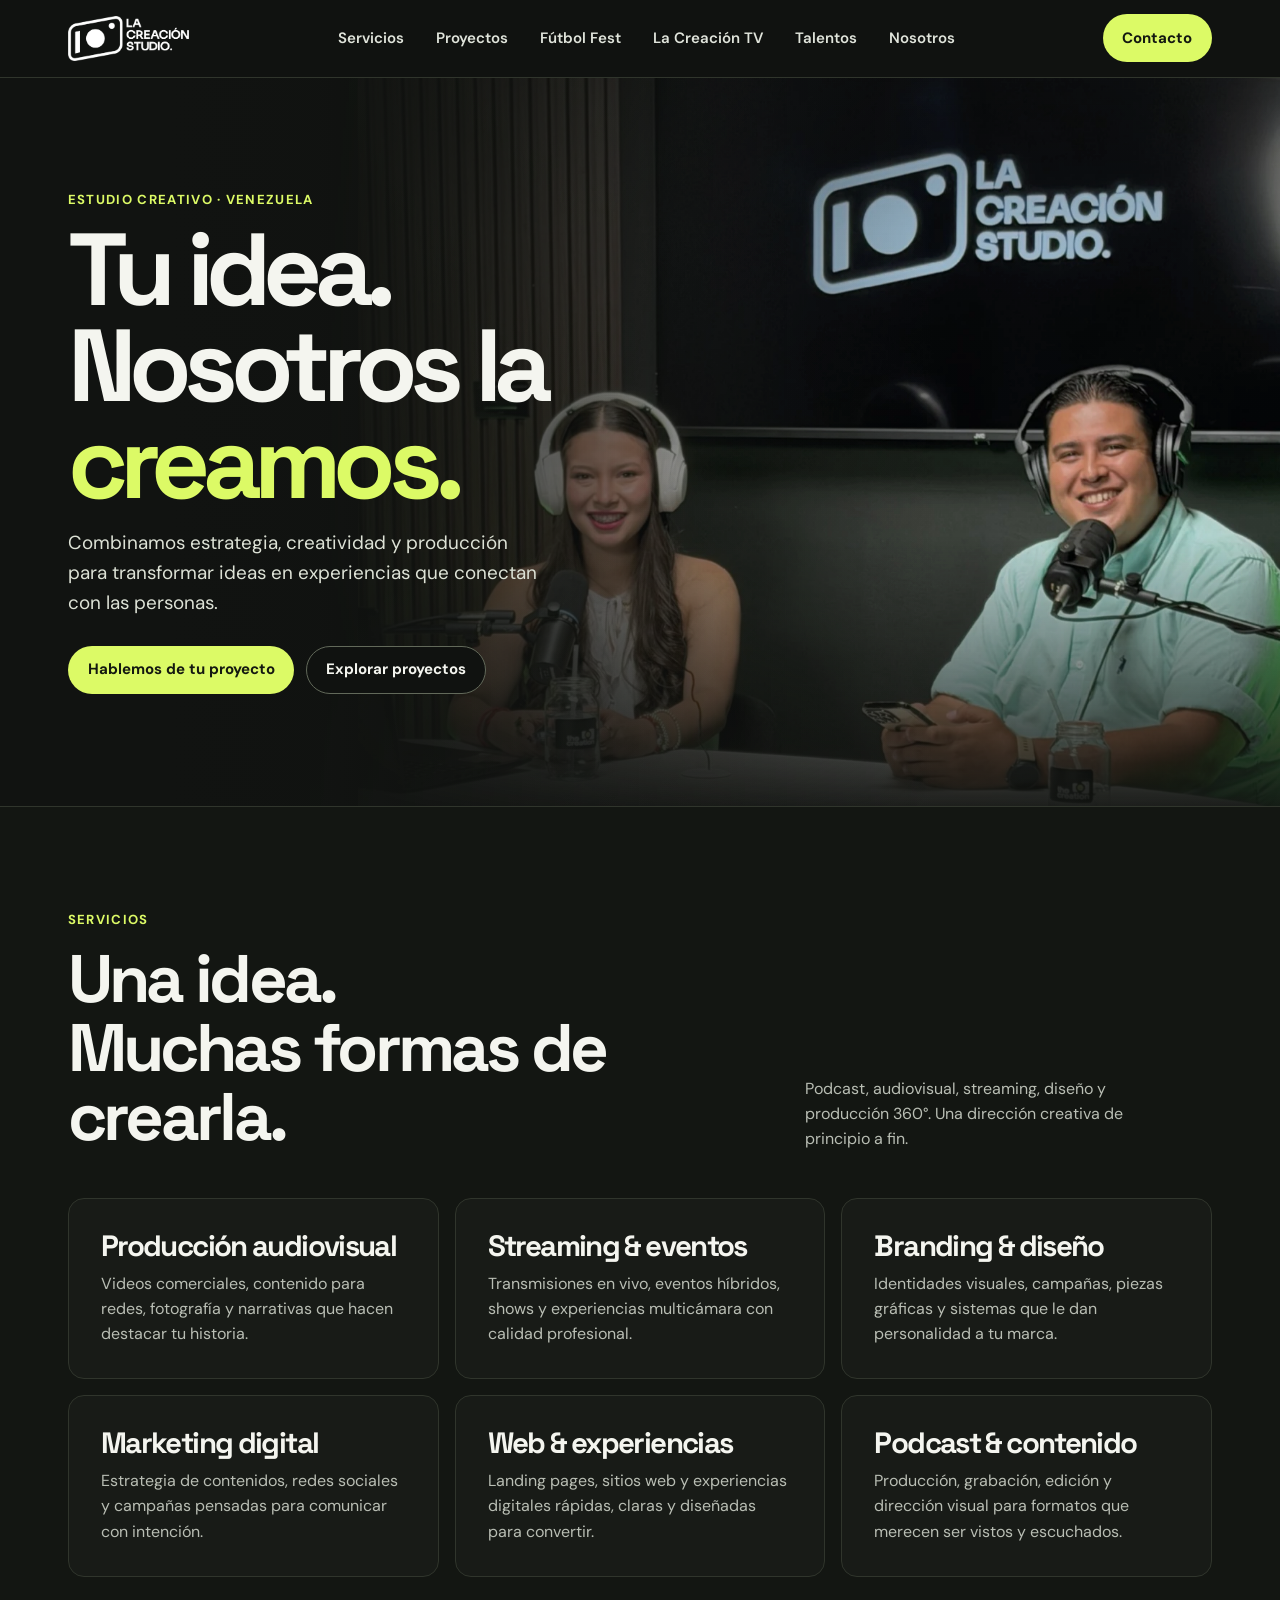
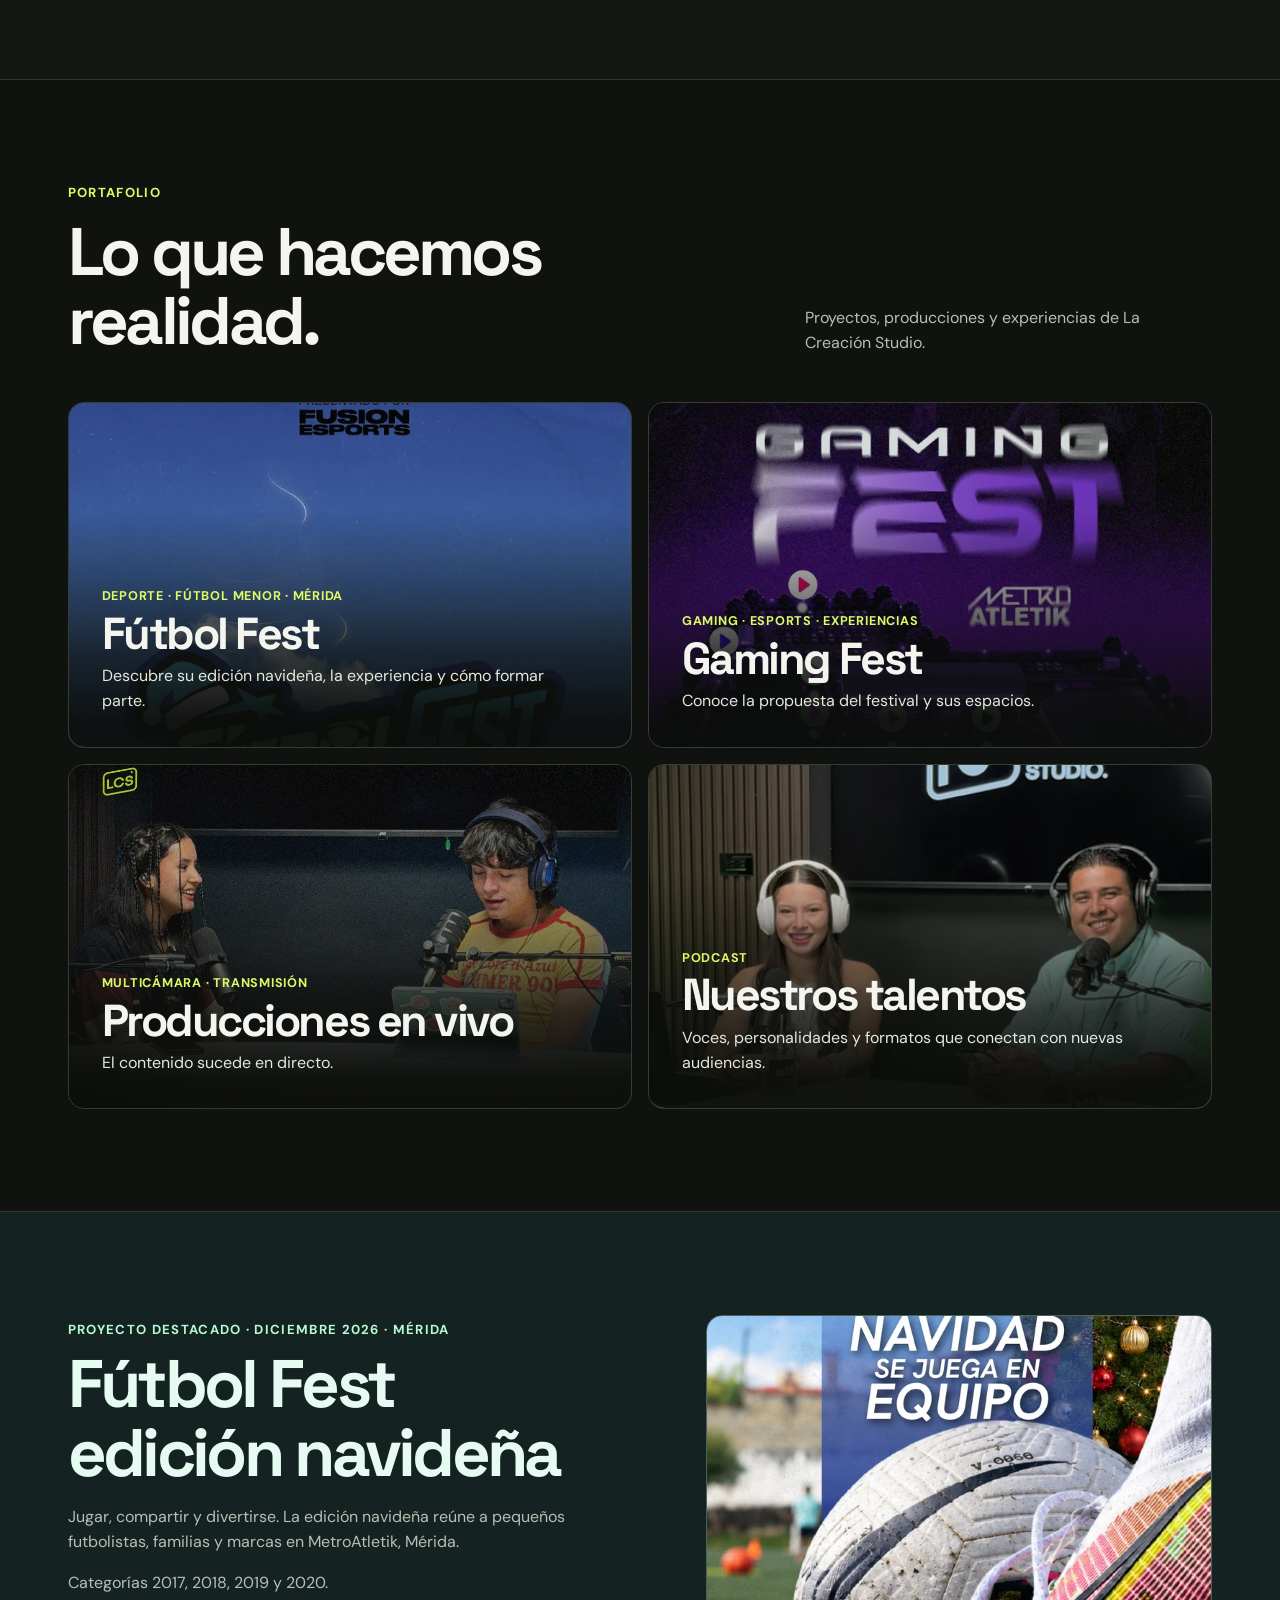
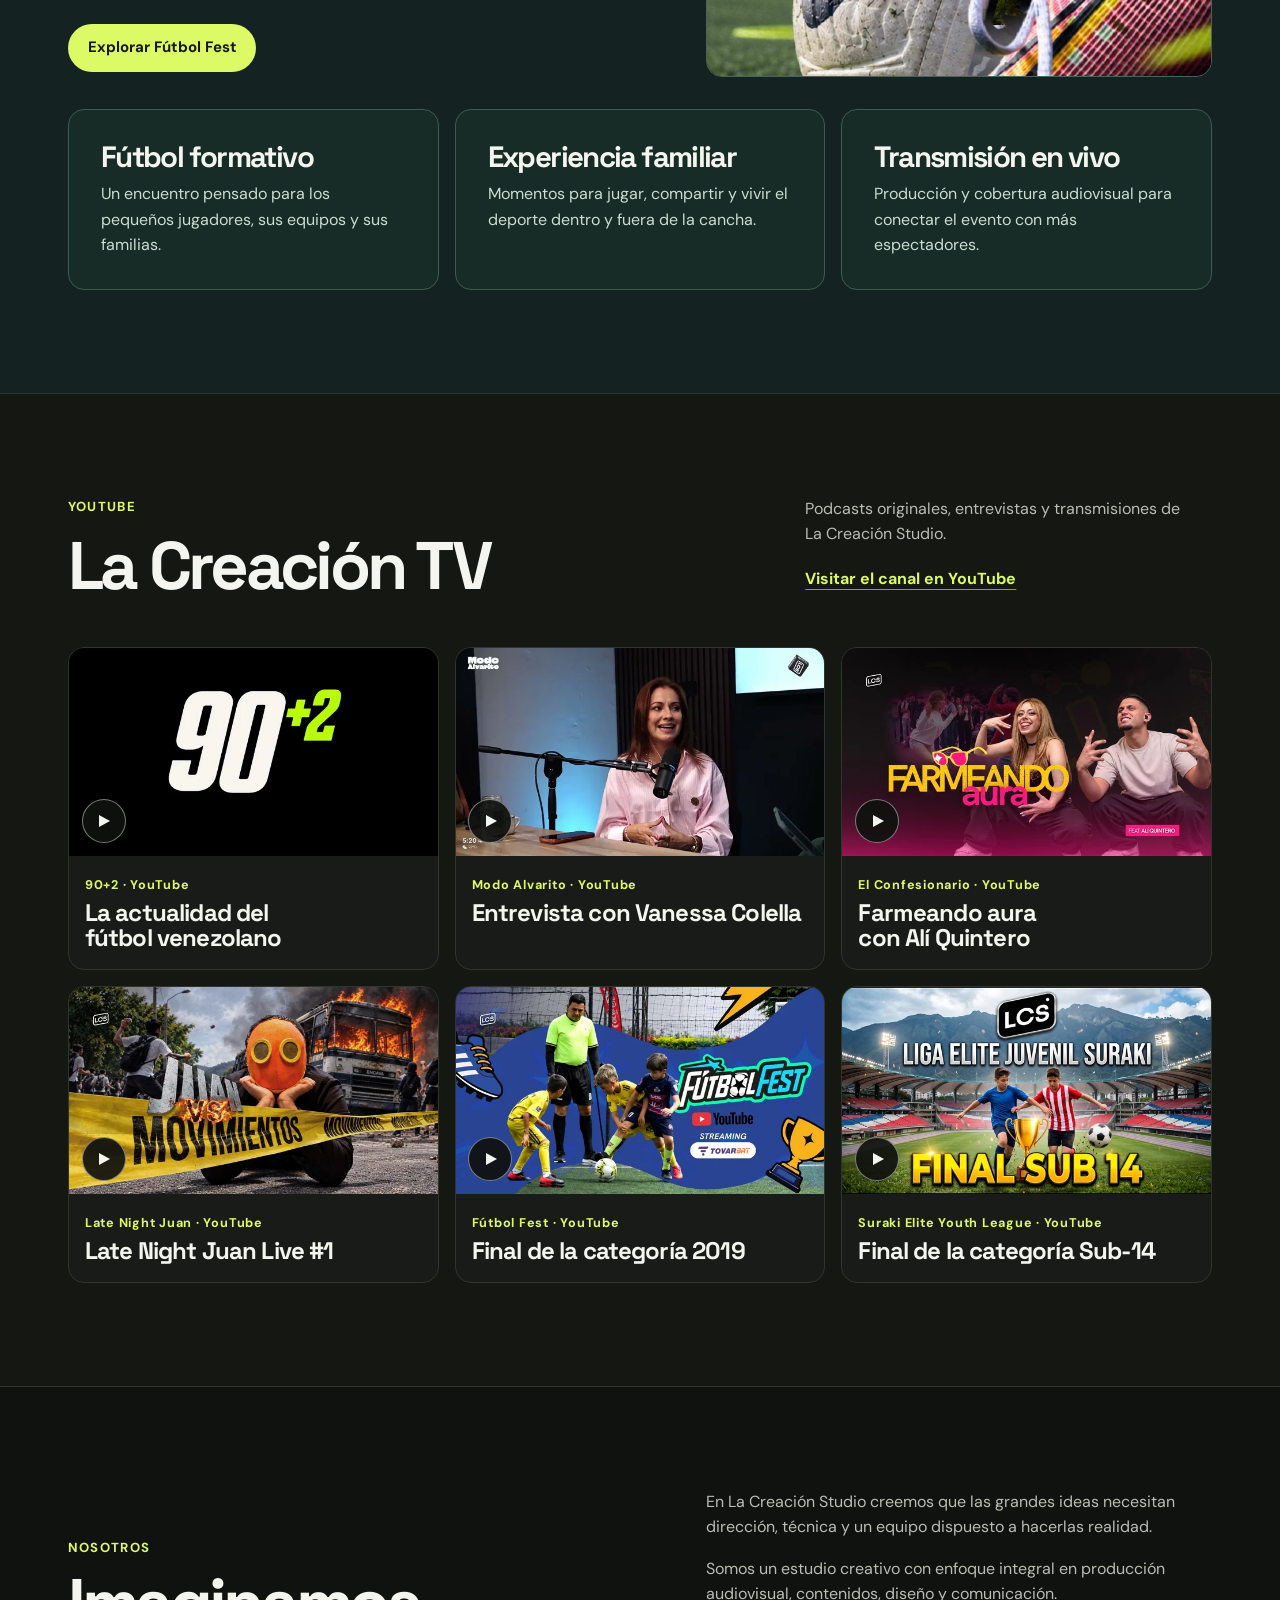
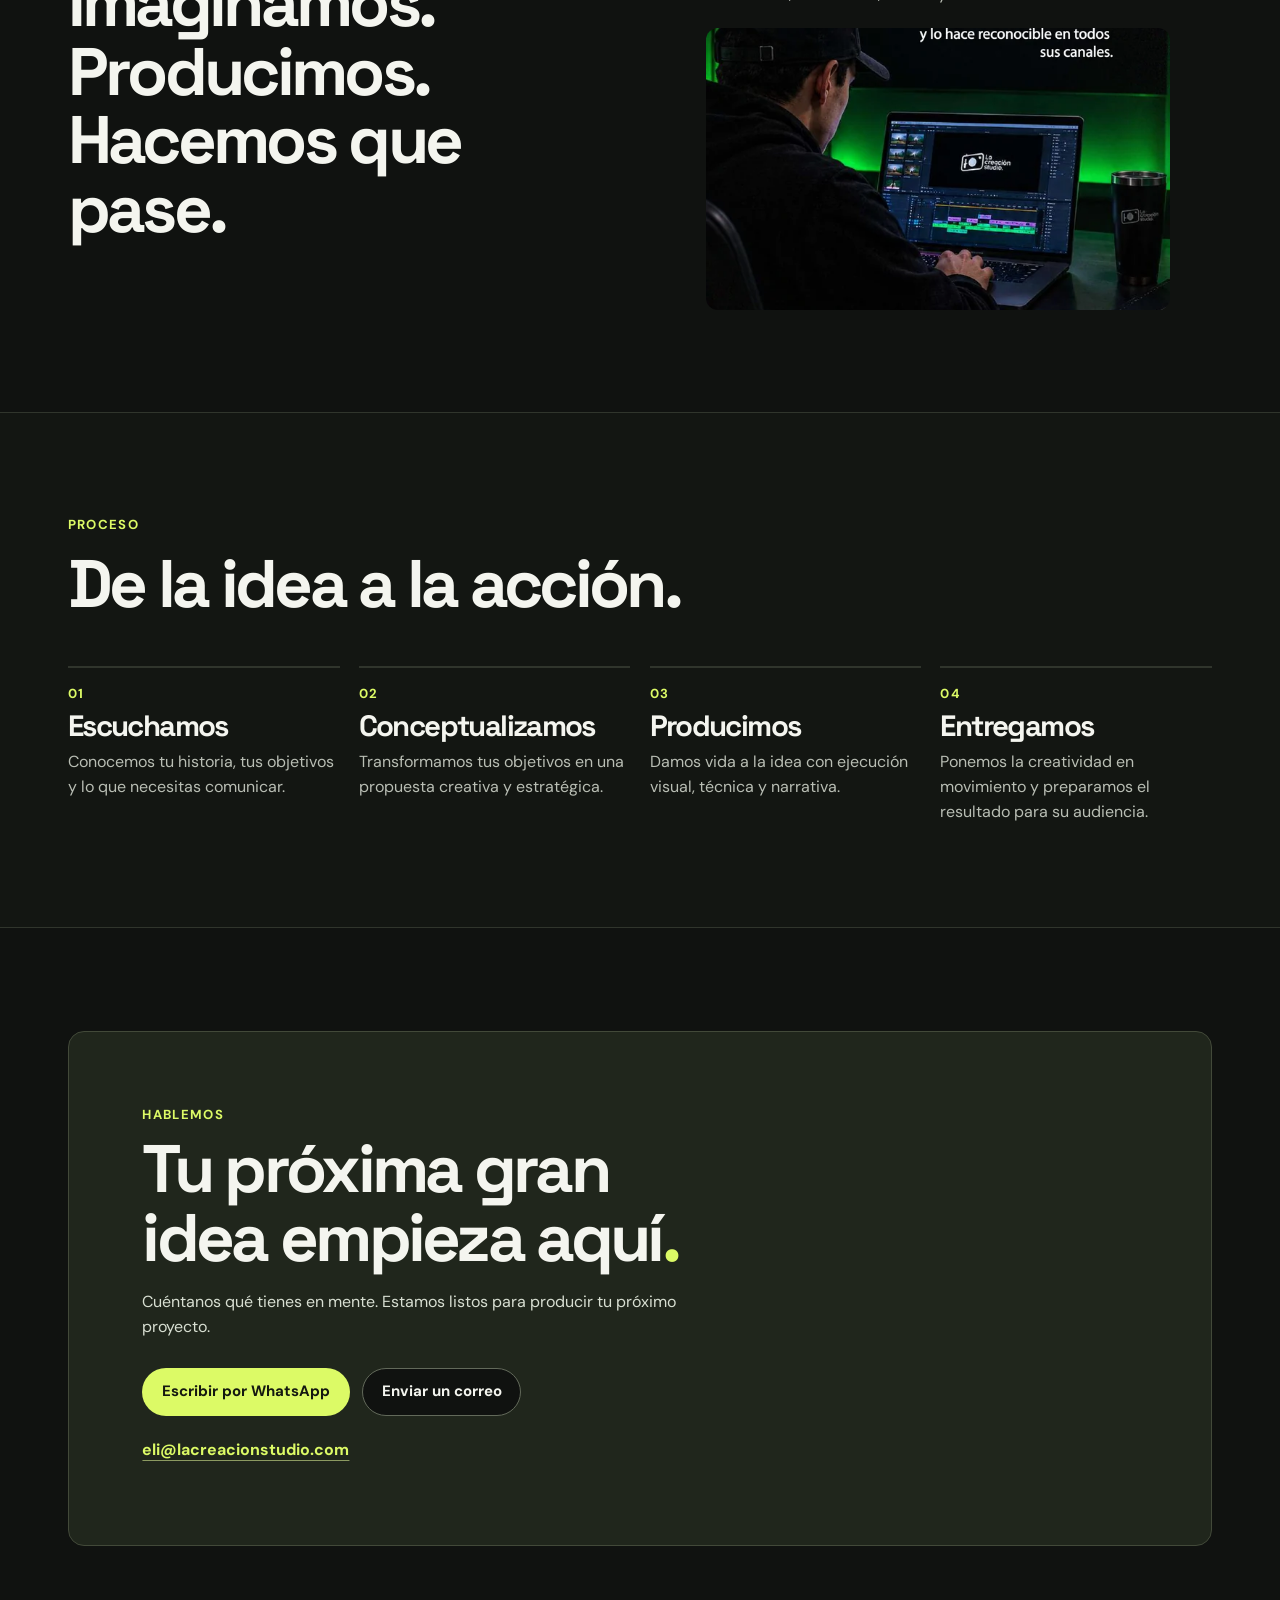
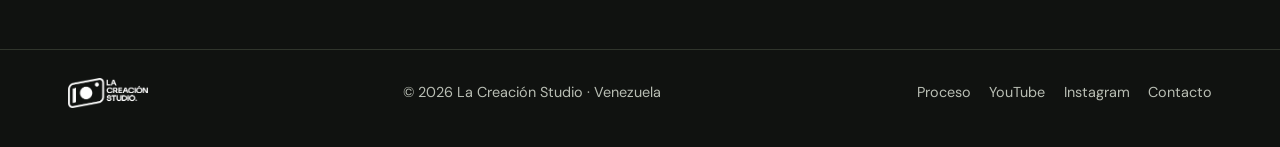
==== commit 6218e8f1: "Mostrar Podcast sobre Nuestros talentos en el sitio" ====
--- a/index.html
+++ b/index.html
@@ -66,7 +66,7 @@
     </a>
     <a class="work-card work-talent" href="talentos.html">
       <img src="assets/talentos-520.webp" alt="" width="520" height="413" decoding="async" loading="lazy">
-      <div class="card-content"><span class="eyebrow">Creadores · Podcasts</span><h3>Nuestros talentos</h3><p>Voces, personalidades y formatos que conectan con nuevas audiencias.</p></div>
+      <div class="card-content"><span class="eyebrow">Podcast</span><h3>Nuestros talentos</h3><p>Voces, personalidades y formatos que conectan con nuevas audiencias.</p></div>
     </a>
   </div>
 </div></section>
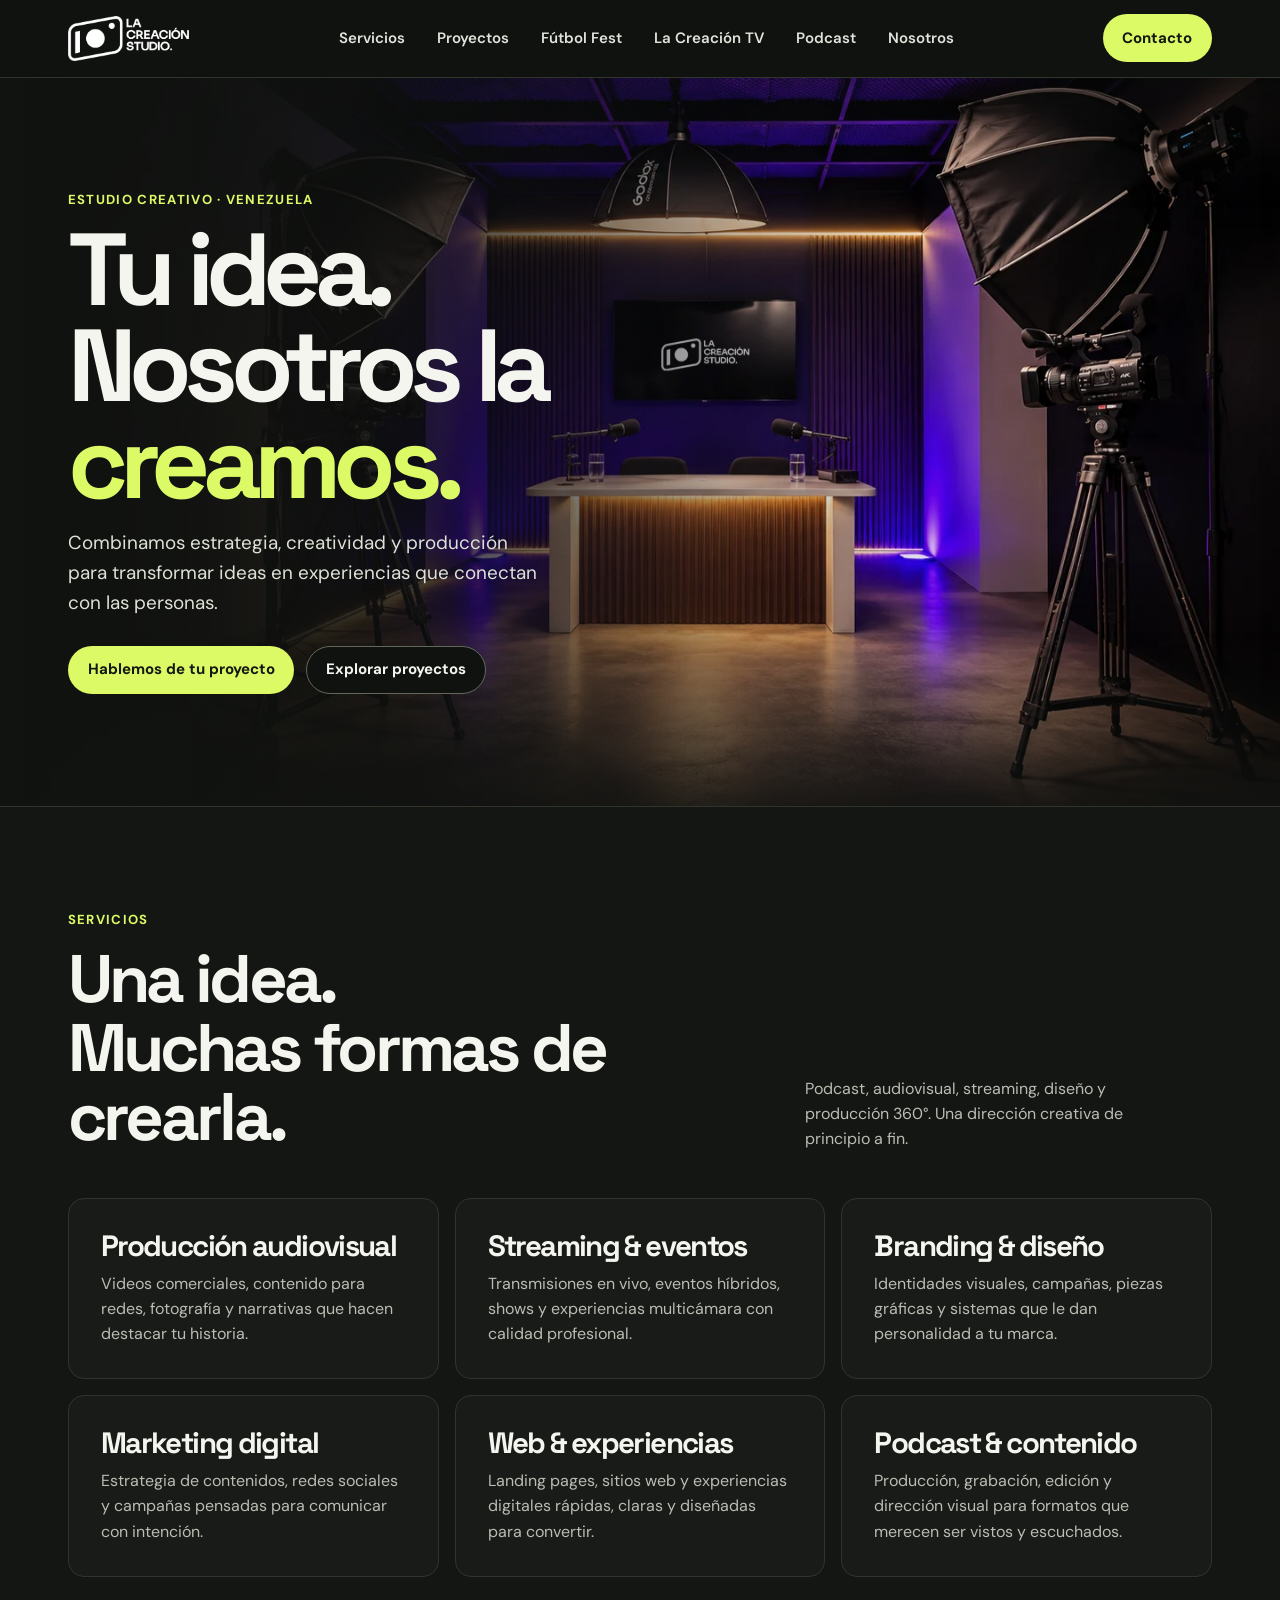
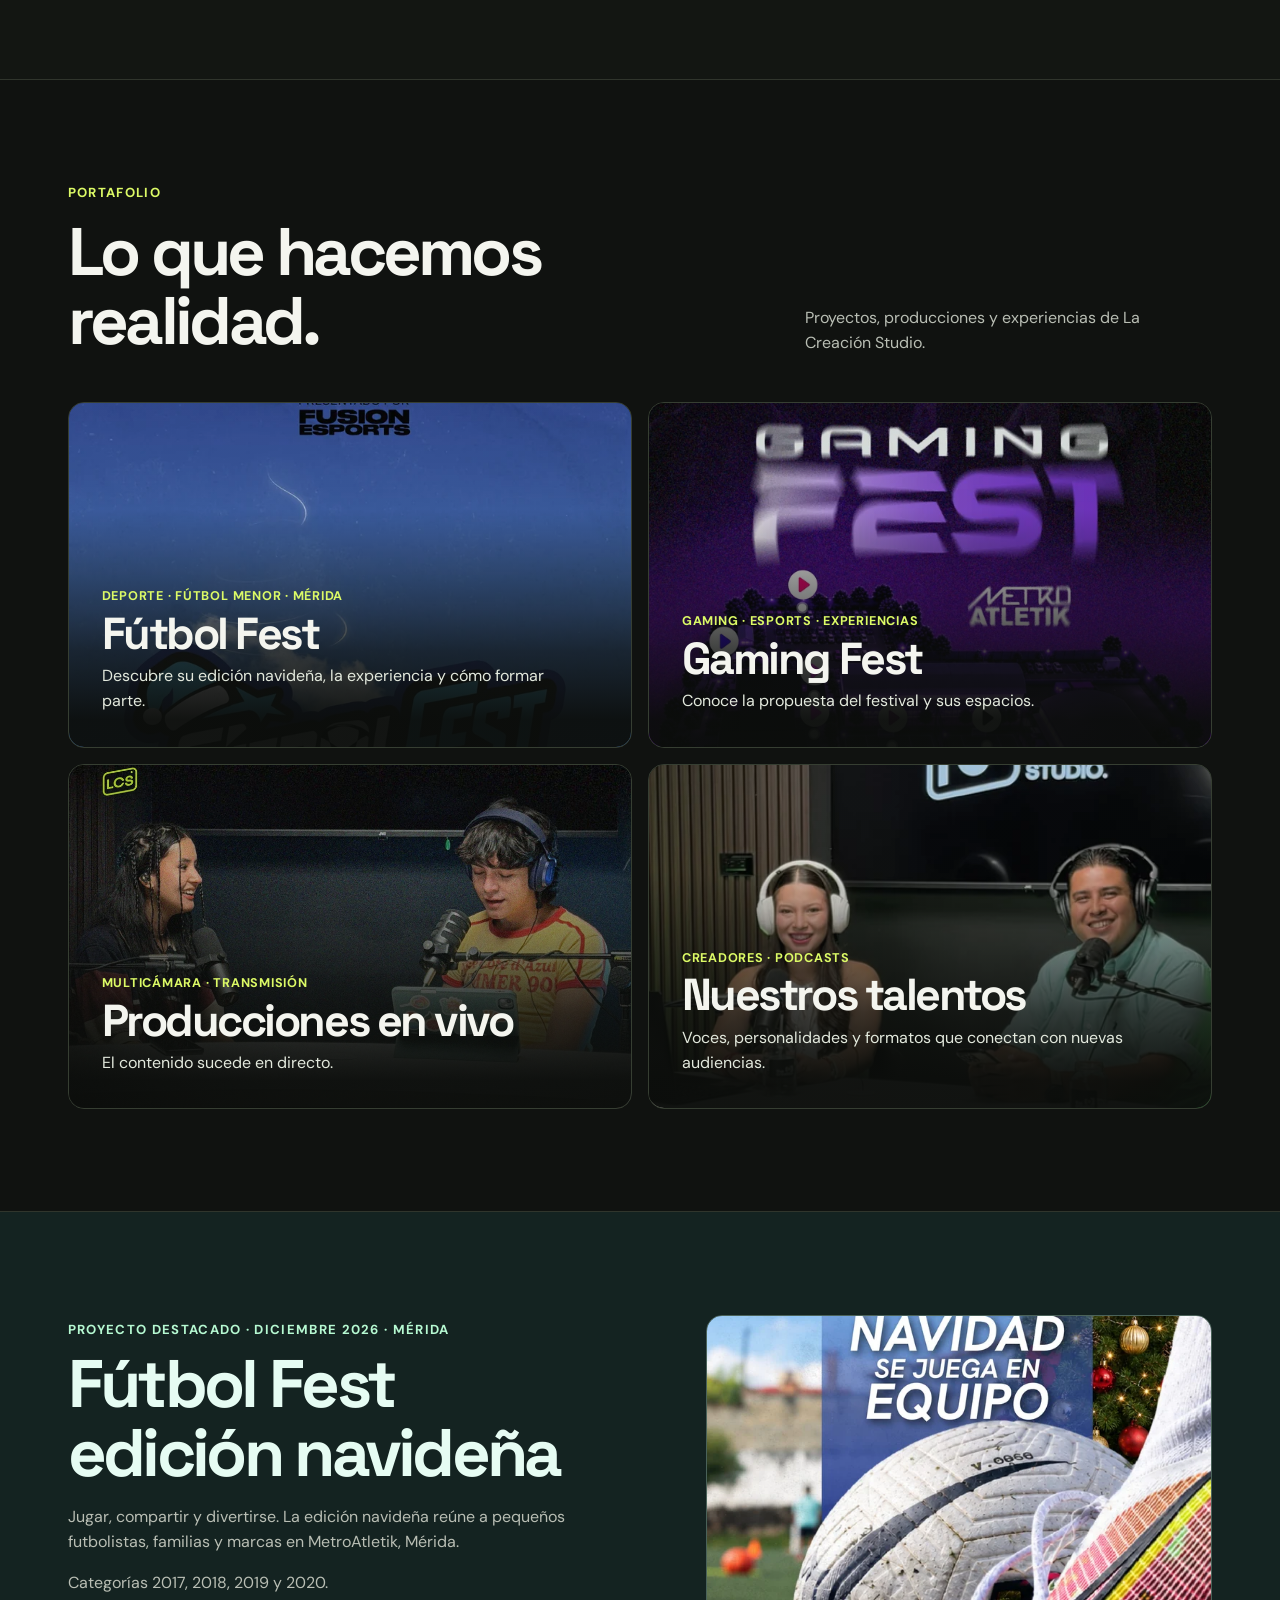
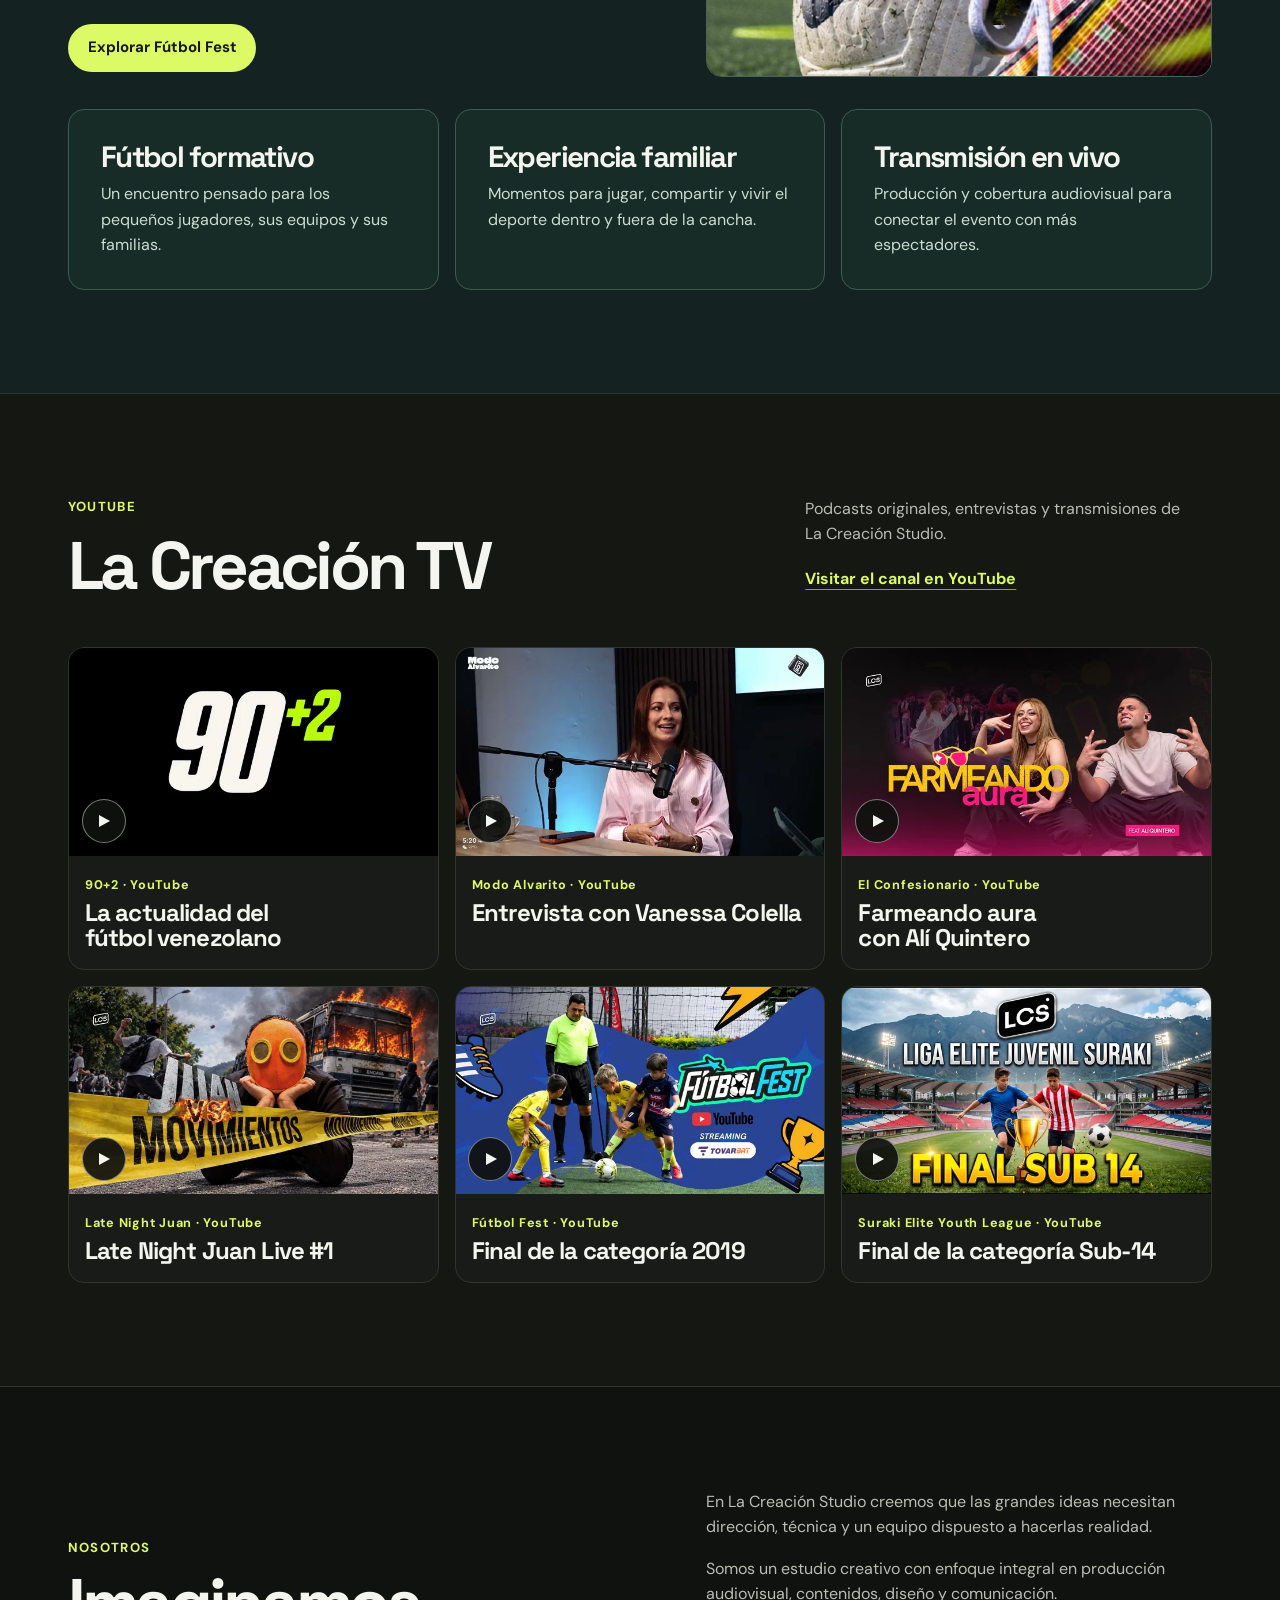
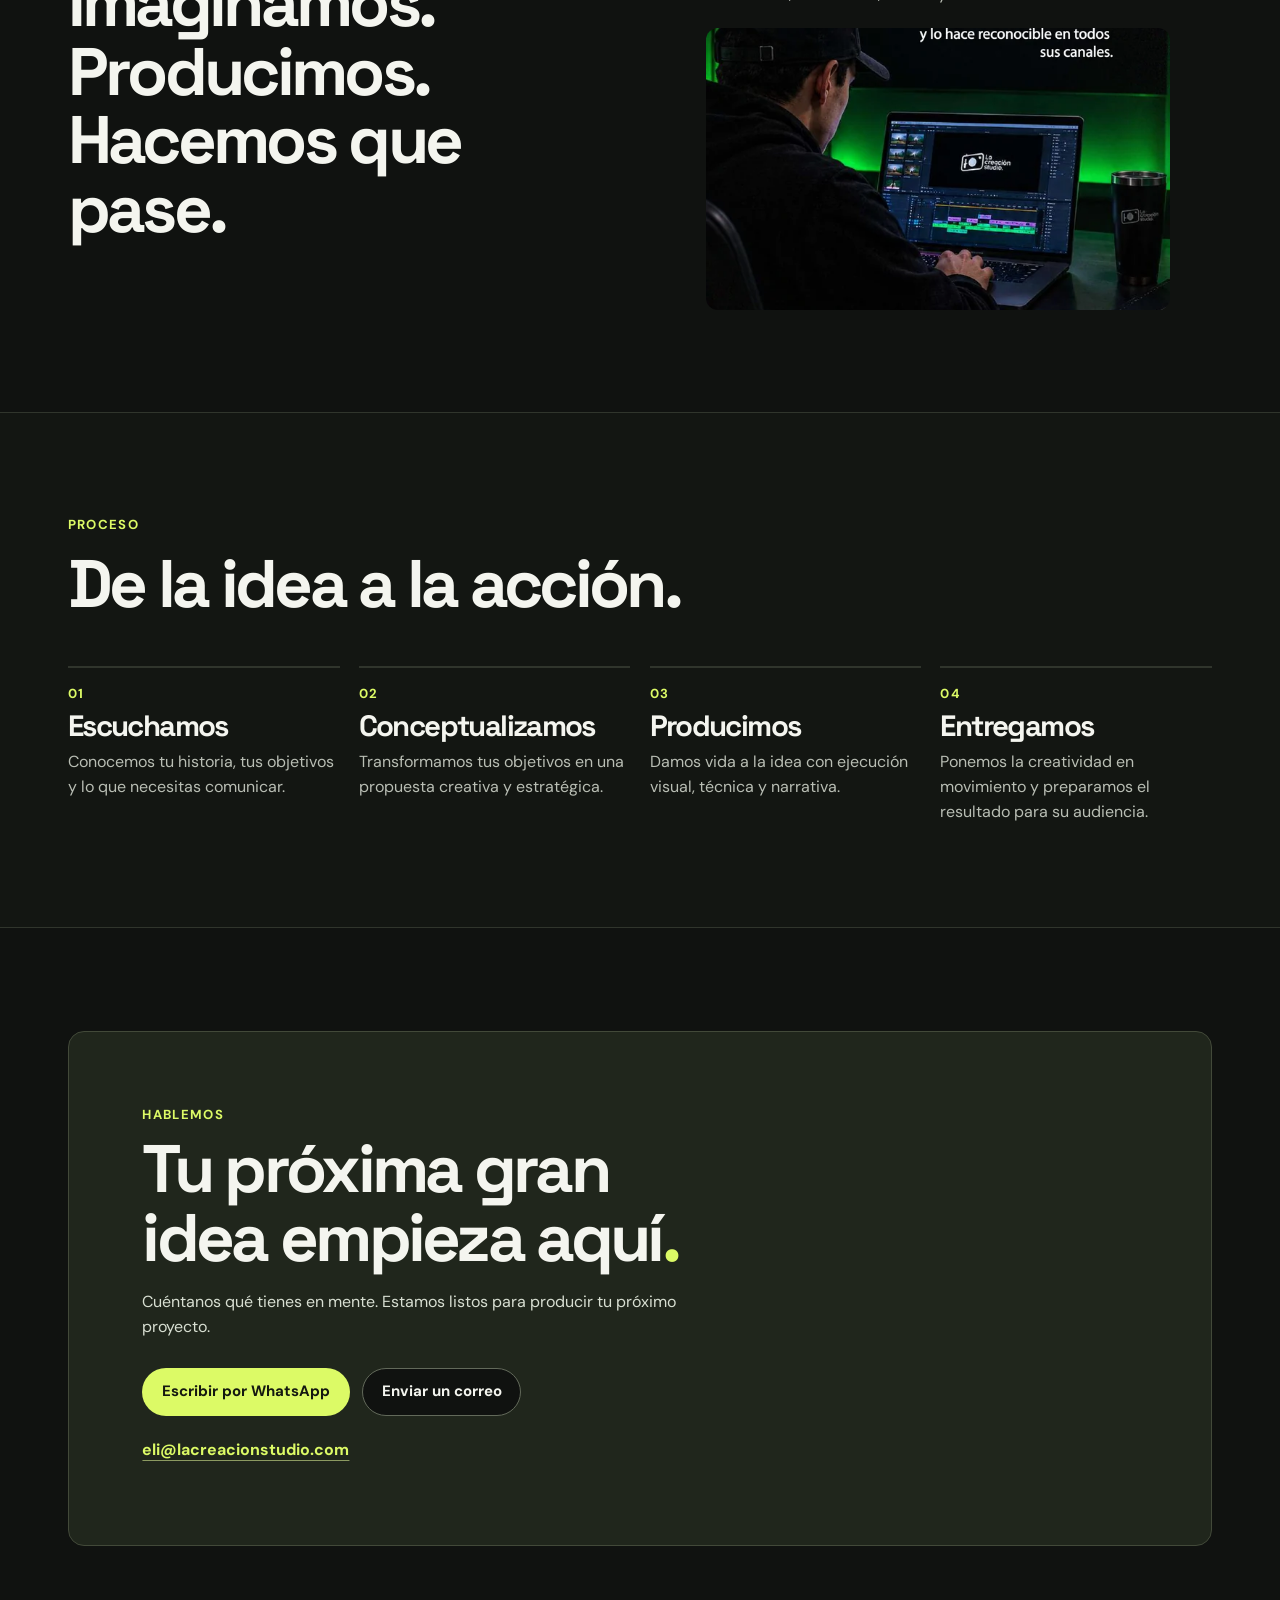
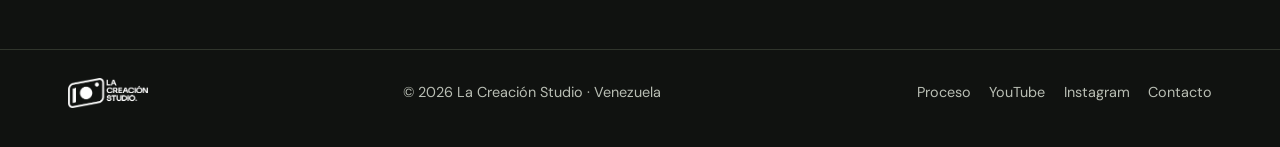
==== commit 38b808dc: "Publicar portada del estudio y rótulo Podcast en el menú" ====
--- a/index.html
+++ b/index.html
@@ -13,7 +13,7 @@
   <meta property="og:title" content="La Creación Studio | Producción audiovisual y streaming">
   <meta property="og:description" content="Estudio creativo en Venezuela. Producimos video, streaming multicámara, podcasts, branding y experiencias para marcas y eventos.">
   <meta property="og:url" content="https://lacreacionstudio.com/">
-  <meta property="og:image" content="https://lacreacionstudio.com/assets/hero-1280.webp">
+  <meta property="og:image" content="https://lacreacionstudio.com/assets/studio-banner-1458.webp">
   <meta name="twitter:card" content="summary_large_image">
   <link rel="icon" href="assets/icon.png" type="image/png">
   <link rel="stylesheet" href="assets/site.css">
@@ -25,14 +25,14 @@
   <header class="site-header">
     <div class="wrap header-inner">
       <a class="brand" href="#inicio"><img src="assets/logo.webp" alt="La Creación Studio" width="360" height="133" decoding="async"></a>
-      <nav class="nav-links" id="navegacion" aria-label="Navegación principal"><a href="#servicios">Servicios</a><a href="#proyectos">Proyectos</a><a href="#futbol-fest">Fútbol Fest</a><a href="#tv">La Creación TV</a><a href="talentos.html">Talentos</a><a href="#nosotros">Nosotros</a></nav>
+      <nav class="nav-links" id="navegacion" aria-label="Navegación principal"><a href="#servicios">Servicios</a><a href="#proyectos">Proyectos</a><a href="#futbol-fest">Fútbol Fest</a><a href="#tv">La Creación TV</a><a href="talentos.html">Podcast</a><a href="#nosotros">Nosotros</a></nav>
       <a class="button header-contact" href="#contacto">Contacto</a>
       <button class="nav-toggle" type="button" aria-controls="navegacion" aria-expanded="false">Menú</button>
     </div>
   </header>
 <main id="contenido">
 <section class="hero" id="inicio">
-  <div class="hero-media"><img src="assets/hero-1280.webp" srcset="assets/hero-720.webp 720w, assets/hero-1280.webp 1280w" sizes="(max-width: 650px) 100vw, 73vw" alt="Sofía y Carlos durante una grabación de 90+2 en La Creación Studio" width="1280" height="1120" decoding="async" fetchpriority="high"></div>
+  <div class="hero-media"><img src="assets/studio-banner-1458.webp" srcset="assets/studio-banner-768.webp 768w, assets/studio-banner-1458.webp 1458w" sizes="100vw" alt="Set de podcast de La Creación Studio con cámaras, micrófonos e iluminación violeta" width="1458" height="820" decoding="async" fetchpriority="high"></div>
   <div class="wrap">
     <div class="hero-copy">
       <span class="eyebrow">Estudio creativo · Venezuela</span>
@@ -66,7 +66,7 @@
     </a>
     <a class="work-card work-talent" href="talentos.html">
       <img src="assets/talentos-520.webp" alt="" width="520" height="413" decoding="async" loading="lazy">
-      <div class="card-content"><span class="eyebrow">Podcast</span><h3>Nuestros talentos</h3><p>Voces, personalidades y formatos que conectan con nuevas audiencias.</p></div>
+      <div class="card-content"><span class="eyebrow">Creadores · Podcasts</span><h3>Nuestros talentos</h3><p>Voces, personalidades y formatos que conectan con nuevas audiencias.</p></div>
     </a>
   </div>
 </div></section>
--- a/assets/site.css
+++ b/assets/site.css
@@ -43,9 +43,9 @@
 .header-contact{flex:none}
 .nav-toggle{display:none;min-width:4.25rem;min-height:2.75rem;padding:.45rem .75rem;background:var(--panel);border:1px solid #62695a;border-radius:.45rem;cursor:pointer}
 .hero{position:relative;isolation:isolate;overflow:hidden;min-height:clamp(34rem,57vw,47.5rem);display:flex;align-items:center;background:#121410;border-bottom:1px solid var(--line)}
-.hero-media{position:absolute;inset:0 0 0 28%;z-index:-2;overflow:hidden}
-.hero-media img{width:100%;height:100%;object-fit:cover;object-position:center 47%;animation:opening-shot 4.6s cubic-bezier(.2,.55,.25,1) both}
-.hero::before{content:"";position:absolute;inset:0;z-index:-1;background:linear-gradient(90deg,#111311 13%,#111311f7 25%,#11131195 46%,#10121000 73%),linear-gradient(0deg,#101210ed 0%,#10121000 37%,#1012102a 79%,#10121066 100%);pointer-events:none}
+.hero-media{position:absolute;inset:0;z-index:-2;overflow:hidden}
+.hero-media img{width:100%;height:100%;object-fit:cover;object-position:center 52%;animation:opening-shot 4.6s cubic-bezier(.2,.55,.25,1) both}
+.hero::before{content:"";position:absolute;inset:0;z-index:-1;background:linear-gradient(90deg,#111311fa 0%,#111311e8 16%,#11131188 36%,#11131122 57%,#10121000 77%),linear-gradient(0deg,#101210db 0%,#10121000 24%,#10121000 82%,#1012104d 100%);pointer-events:none}
 .hero-copy{max-width:40rem;padding-block:4rem}
 .hero h1{margin:.8rem 0 1.1rem;line-height:.94;letter-spacing:-.075em}
 .hero h1 span{display:block}
@@ -53,7 +53,7 @@
 .hero .eyebrow,.hero h1,.hero p,.hero .actions{animation:opening-title .7s ease-out both}
 .hero h1{animation-delay:.07s}
 .hero p,.hero .actions{animation-delay:.13s}
-@keyframes opening-shot{from{transform:scale(1.048);filter:brightness(.76) saturate(.78)}to{transform:scale(1);filter:brightness(.94) saturate(.97)}}
+@keyframes opening-shot{from{opacity:.55;transform:scale(1.048);filter:brightness(.76) saturate(.78)}to{opacity:1;transform:scale(1);filter:brightness(1) saturate(1)}}
 @keyframes opening-title{from{opacity:0;transform:translateY(12px)}to{opacity:1;transform:translateY(0)}}
 .service-grid,.video-grid,.profile-grid,.info-grid{display:grid;grid-template-columns:repeat(3,minmax(0,1fr));gap:1rem}
 .service-card,.info-card,.profile,.video-card,.format-card{border:1px solid var(--line);background:var(--panel);border-radius:var(--radius);overflow:hidden}
@@ -159,7 +159,6 @@
  .js .nav-links{display:none}
  .js .nav-links.is-open{display:grid;grid-template-columns:repeat(2,minmax(0,1fr))}
  .video-grid,.profile-grid{grid-template-columns:repeat(2,minmax(0,1fr))}
- .hero-media{left:22%}
  .hero h1{font-size:clamp(3.35rem,9.6vw,5.6rem)}
 }
 @media(max-width:650px){
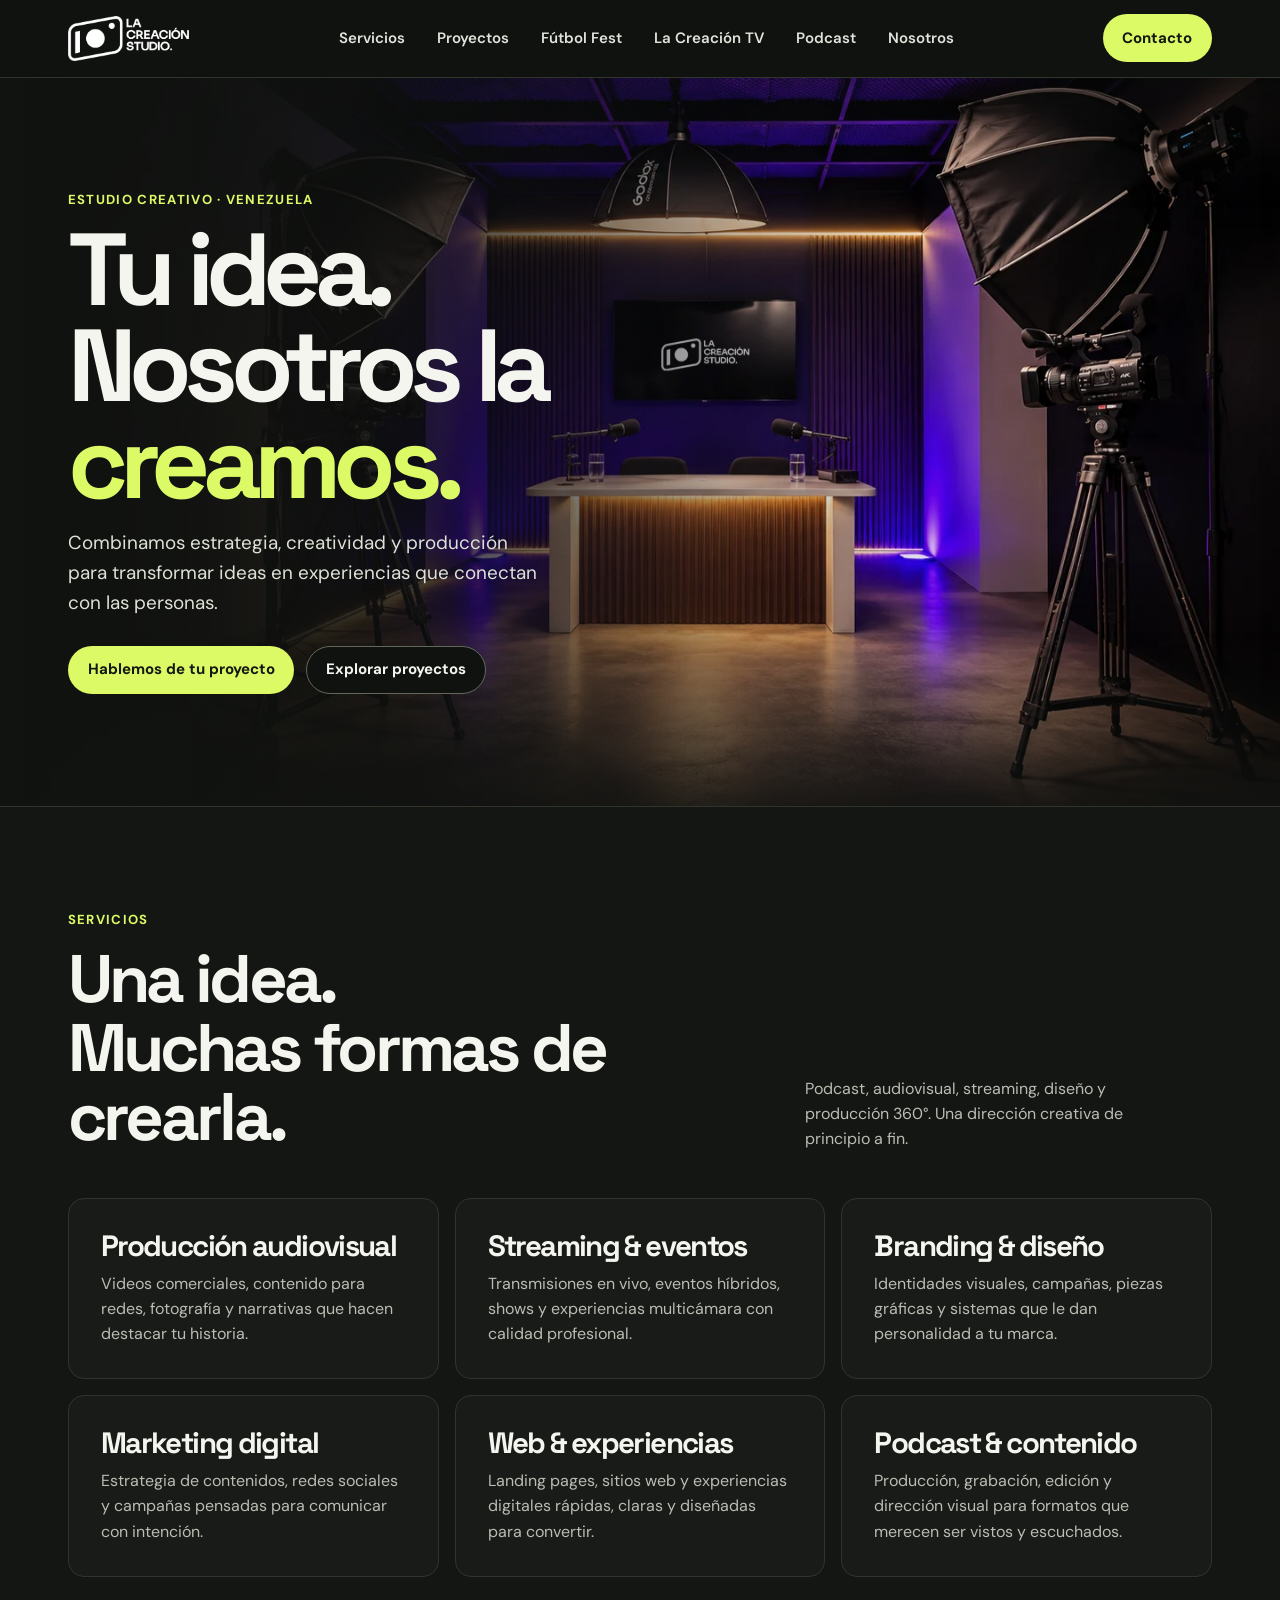
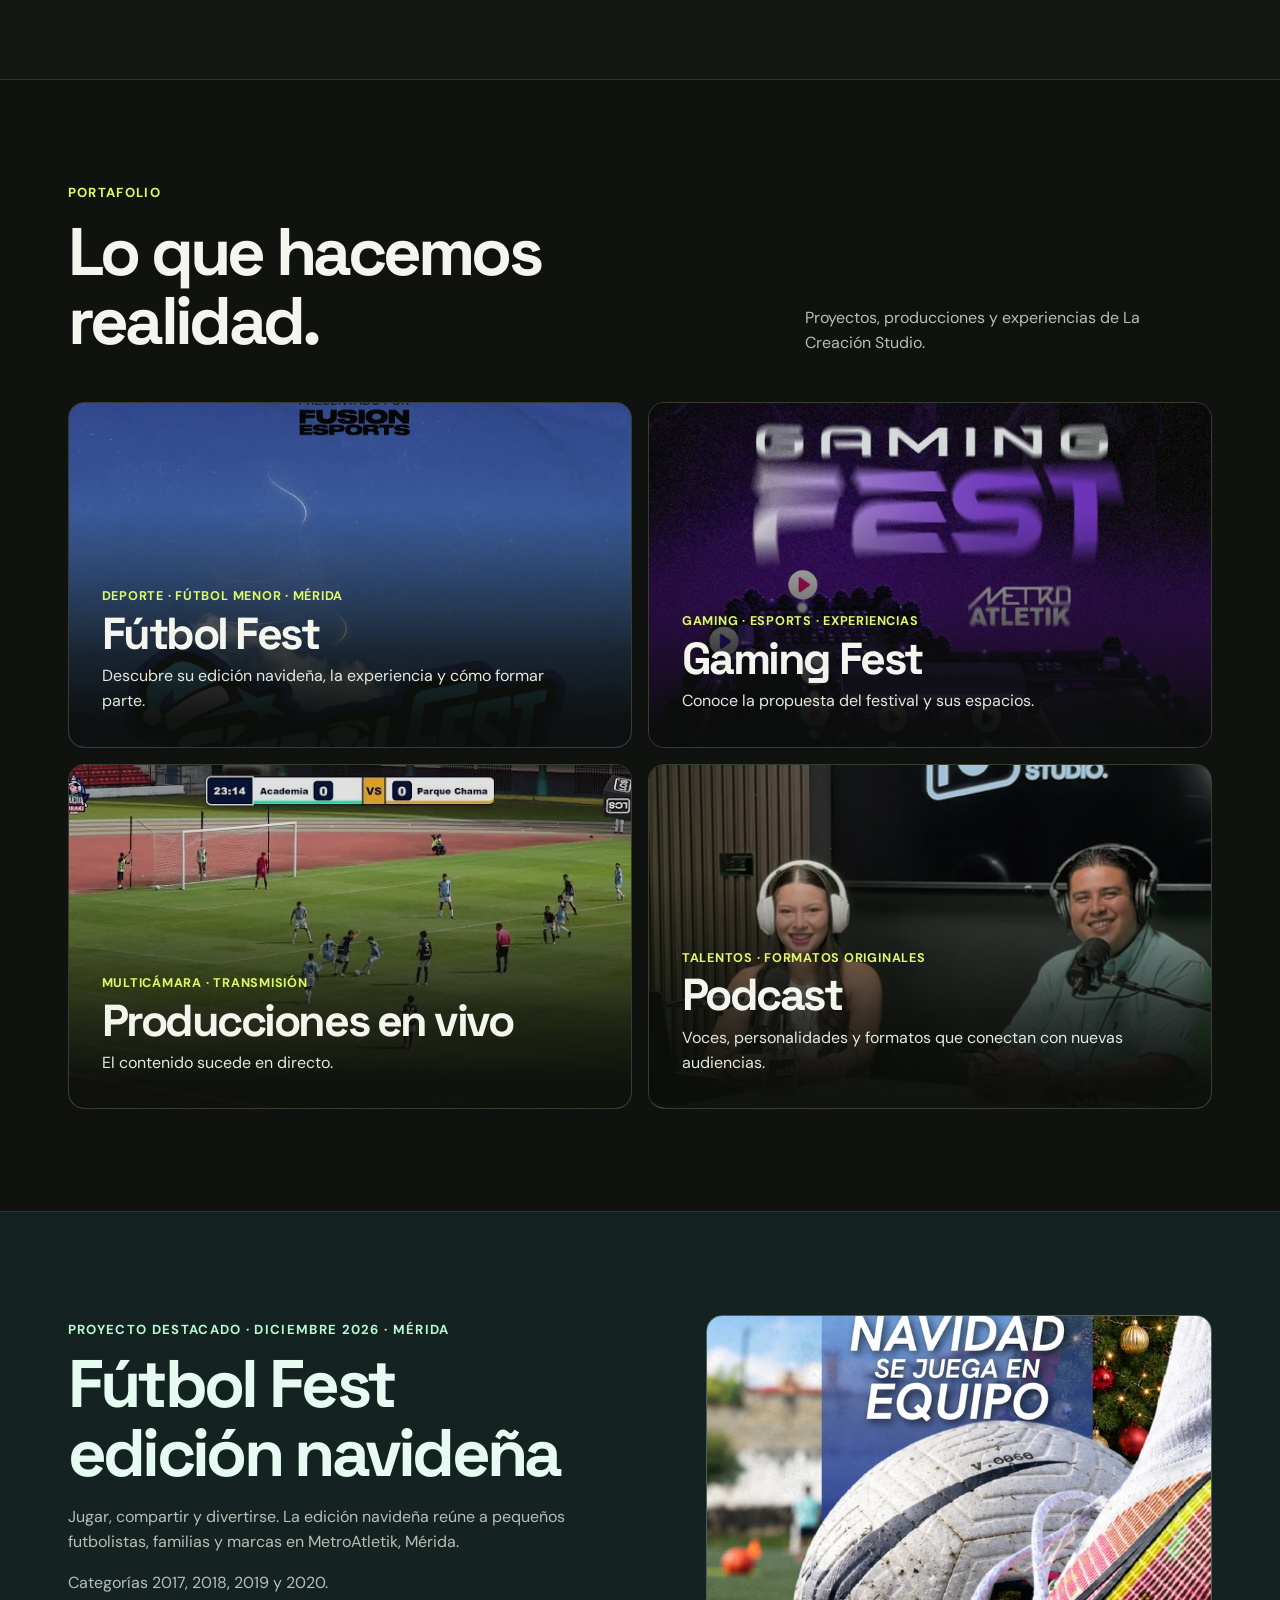
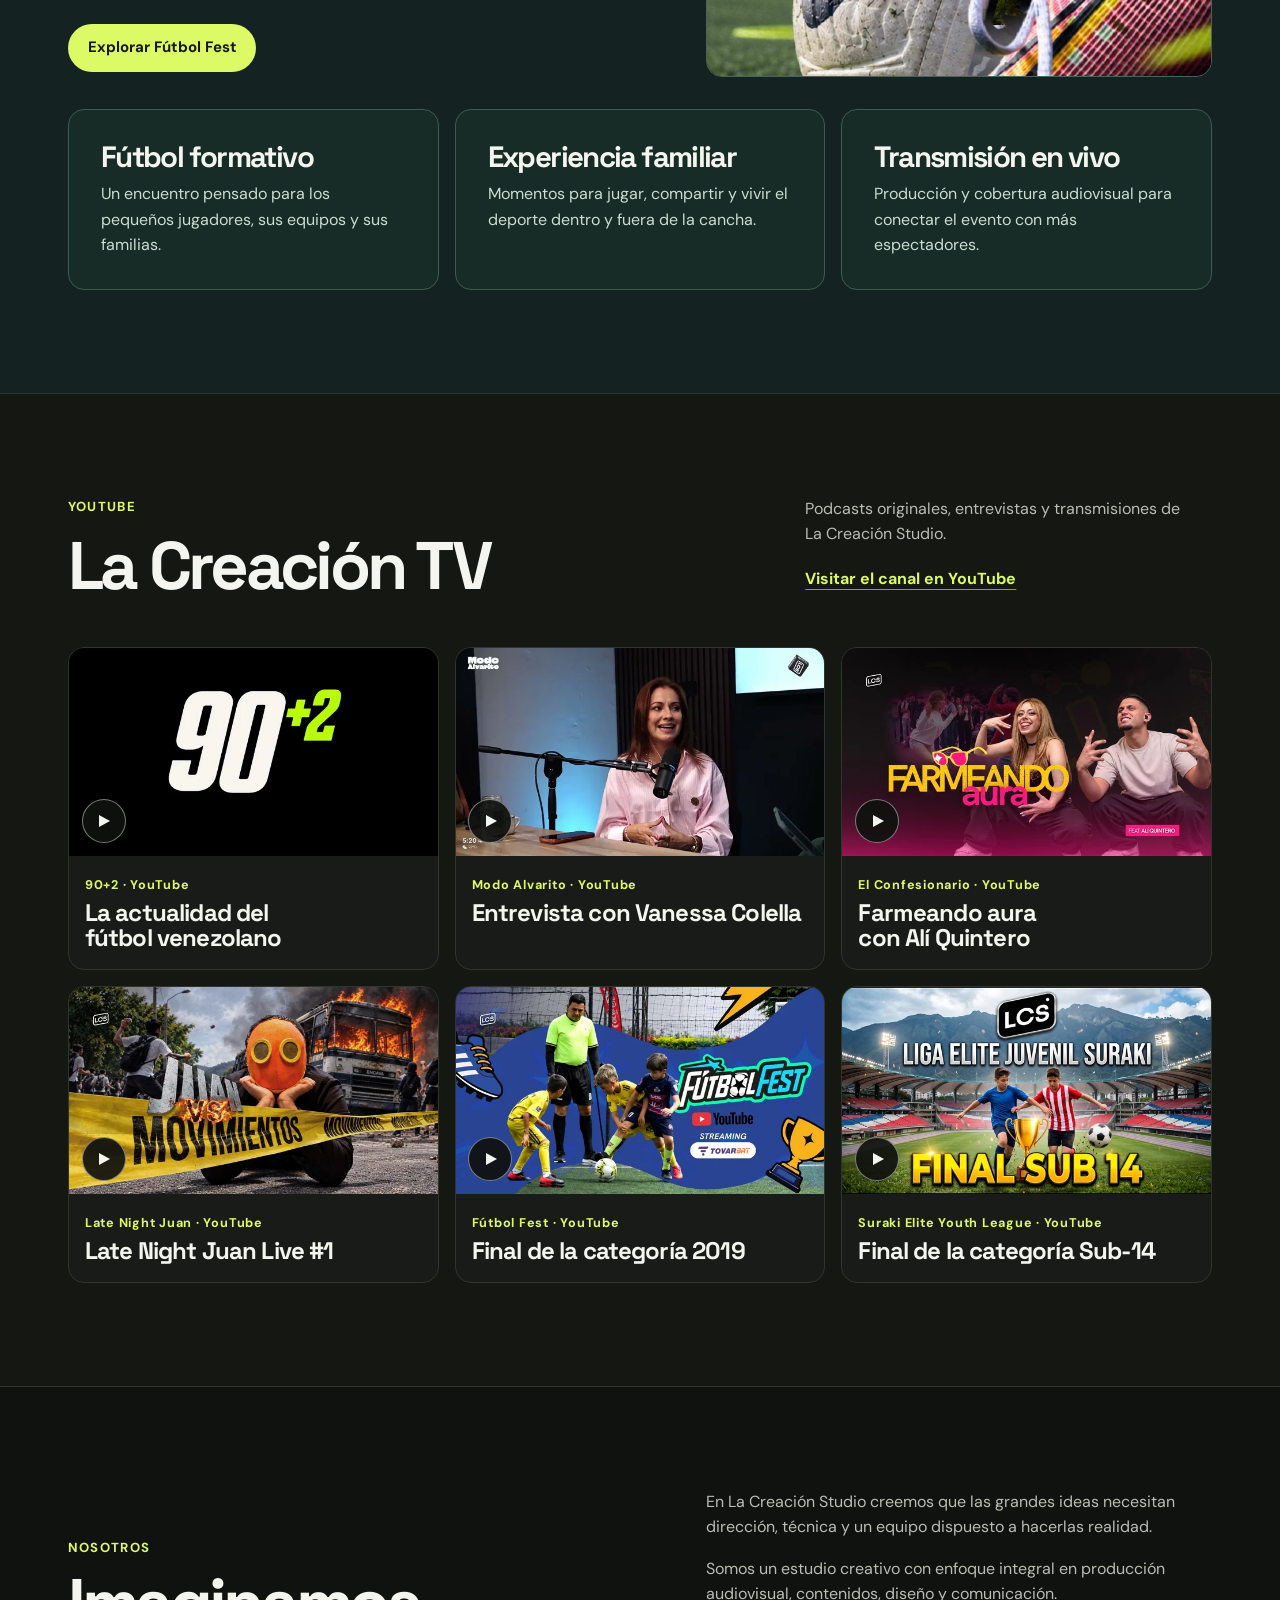
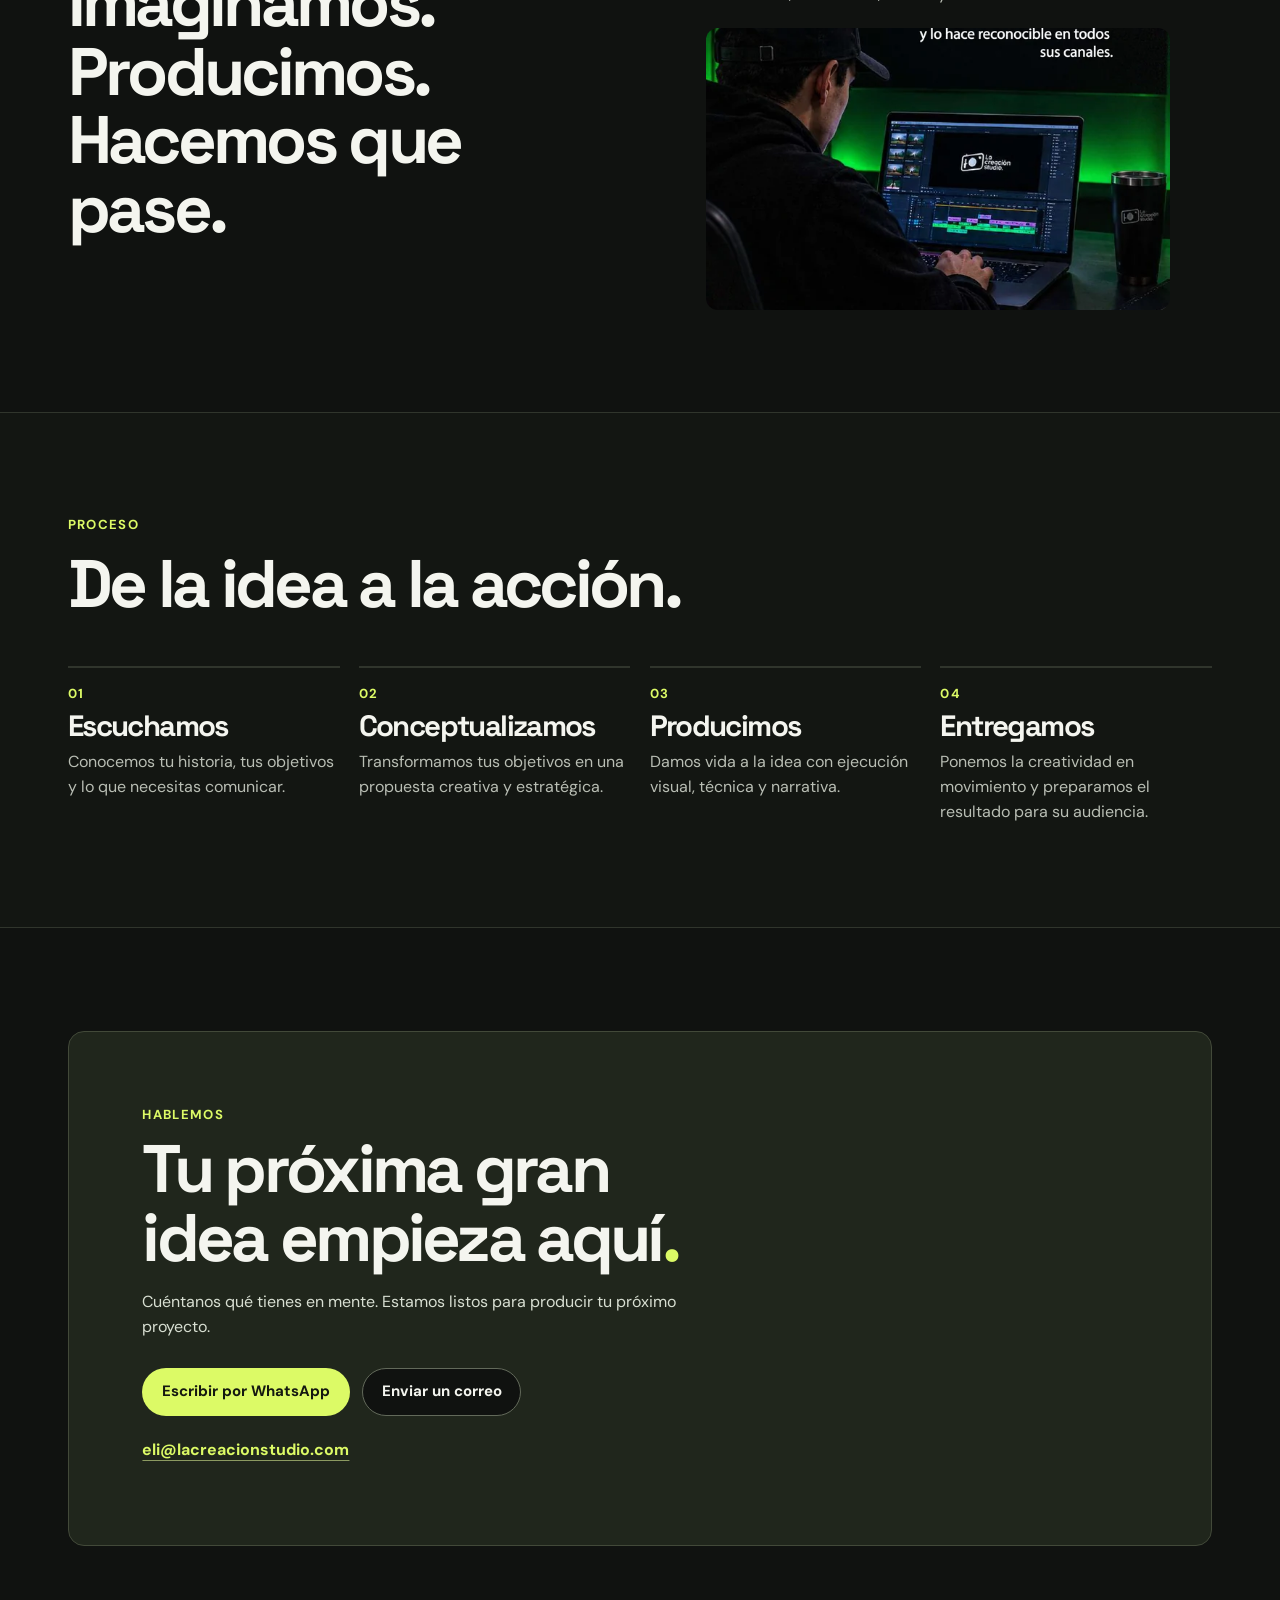
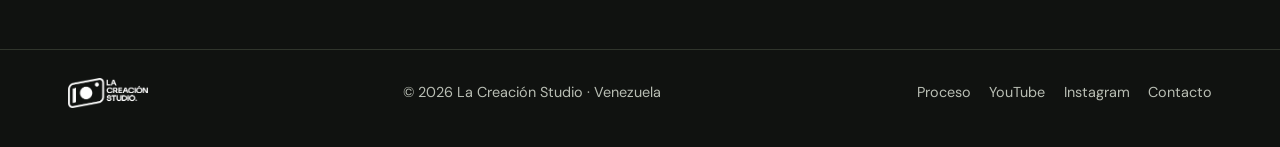
==== commit bd4030af: "Publicar tarjetas de Podcast y Producciones en vivo" ====
--- a/index.html
+++ b/index.html
@@ -61,12 +61,12 @@
       <div class="card-content"><span class="eyebrow">Gaming · Esports · Experiencias</span><h3>Gaming Fest</h3><p>Conoce la propuesta del festival y sus espacios.</p></div>
     </a>
     <a class="work-card work-live" href="producciones-en-vivo.html">
-      <img src="assets/directo-portada.webp" alt="" width="1200" height="661" decoding="async" loading="lazy">
+      <img src="assets/transmision-suraki.webp" alt="" width="640" height="360" decoding="async" loading="lazy">
       <div class="card-content"><span class="eyebrow">Multicámara · Transmisión</span><h3>Producciones en vivo</h3><p>El contenido sucede en directo.</p></div>
     </a>
     <a class="work-card work-talent" href="talentos.html">
       <img src="assets/talentos-520.webp" alt="" width="520" height="413" decoding="async" loading="lazy">
-      <div class="card-content"><span class="eyebrow">Creadores · Podcasts</span><h3>Nuestros talentos</h3><p>Voces, personalidades y formatos que conectan con nuevas audiencias.</p></div>
+      <div class="card-content"><span class="eyebrow">Talentos · Formatos originales</span><h3>Podcast</h3><p>Voces, personalidades y formatos que conectan con nuevas audiencias.</p></div>
     </a>
   </div>
 </div></section>
--- a/assets/site.css
+++ b/assets/site.css
@@ -115,6 +115,8 @@
 .detail-hero{padding-block:clamp(2.65rem,7.5vw,6rem);align-items:center}
 .detail-hero h1{margin:.7rem 0 1.1rem;line-height:.93;letter-spacing:-.07em}
 .detail-hero h1 span{display:block}
+.detail-hero-text{grid-template-columns:1fr}
+.detail-hero-text h1 span{display:inline}
 .detail-text p{max-width:43ch;font-size:clamp(1rem,1.8vw,1.16rem)}
 .detail-text p+p{margin-top:.7rem}
 .detail-img{border-radius:var(--radius);border:1px solid var(--line);overflow:hidden;background:var(--panel)}
@@ -129,6 +131,20 @@
 .gallery a{display:block;overflow:hidden;border:1px solid var(--line);border-radius:var(--radius);background:var(--panel)}
 .gallery a:hover{border-color:var(--lime)}
 .gallery img{width:100%}
+.profile-photo{overflow:hidden}
+.scroll-enter{animation:scroll-enter .58s cubic-bezier(.2,.7,.2,1) var(--scroll-delay,0ms) backwards}
+@keyframes scroll-enter{
+ from{opacity:.62;transform:translateY(.75rem)}
+ to{opacity:1;transform:translateY(0)}
+}
+@media(min-width:821px){
+ .profile:nth-child(3n+2),#servicios .service-card:nth-child(3n+2){--scroll-delay:75ms}
+ .profile:nth-child(3n+3),#servicios .service-card:nth-child(3n+3){--scroll-delay:150ms}
+}
+@media(hover:hover) and (pointer:fine) and (prefers-reduced-motion:no-preference){
+ .profile-photo img{transition:transform .48s cubic-bezier(.2,.7,.2,1)}
+ .profile:hover .profile-photo img{transform:scale(1.045)}
+}
 .profile img{width:100%;aspect-ratio:1;object-fit:cover;object-position:50% 36%}
 .profile .hilly{object-position:50% 34%}
 .profile .juan{object-position:50% 44%}
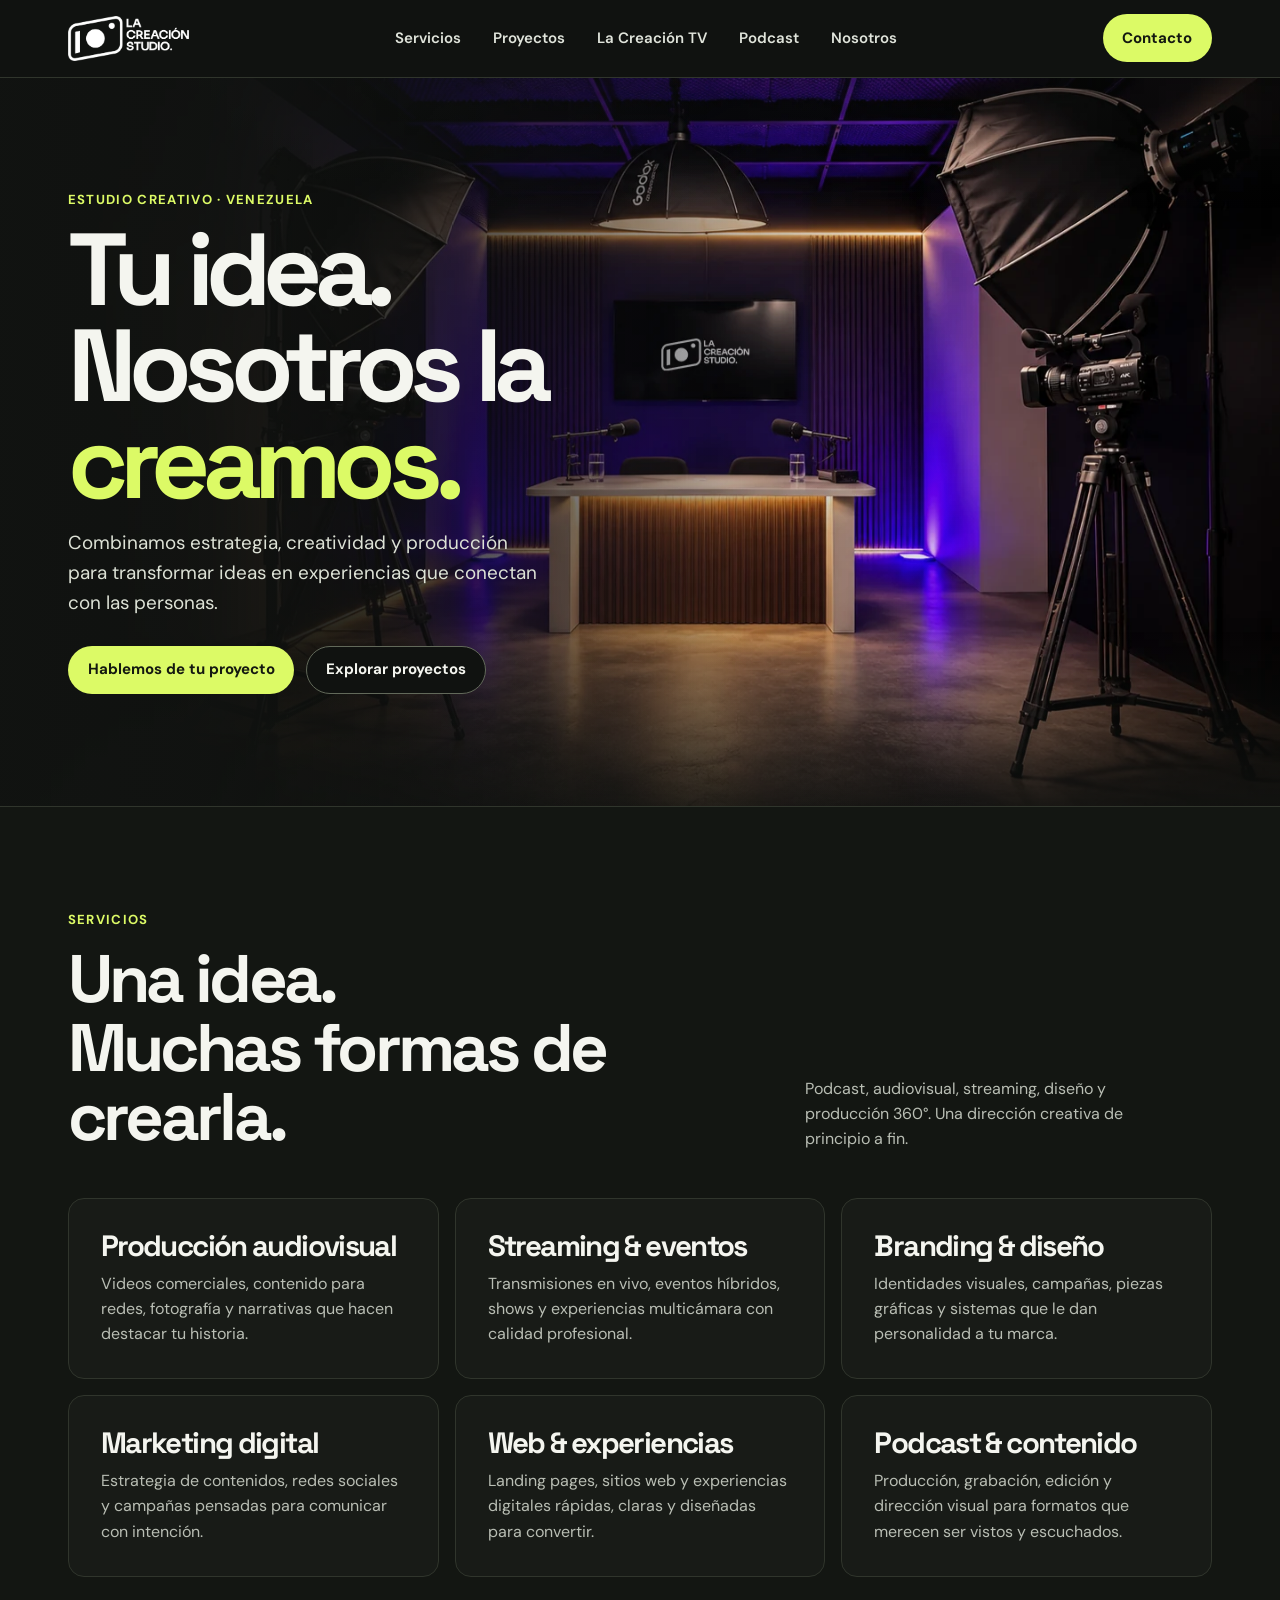
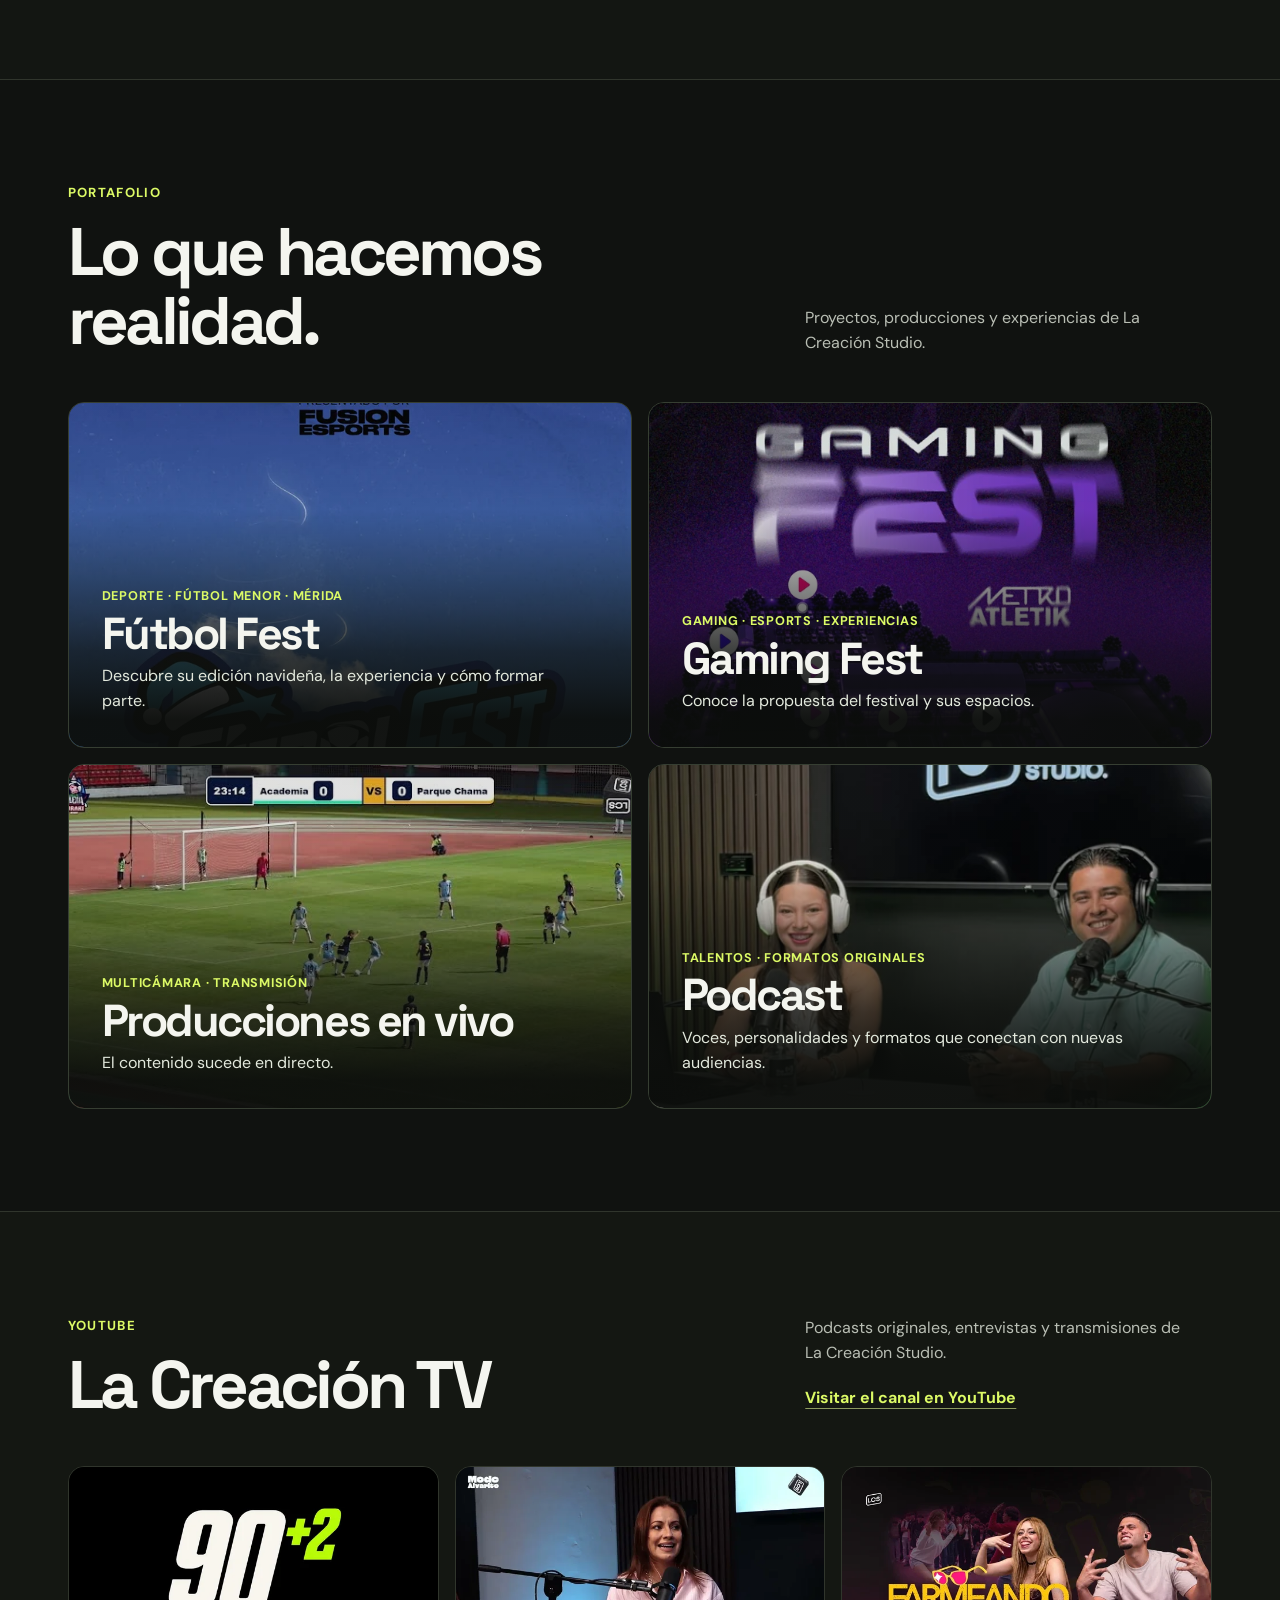
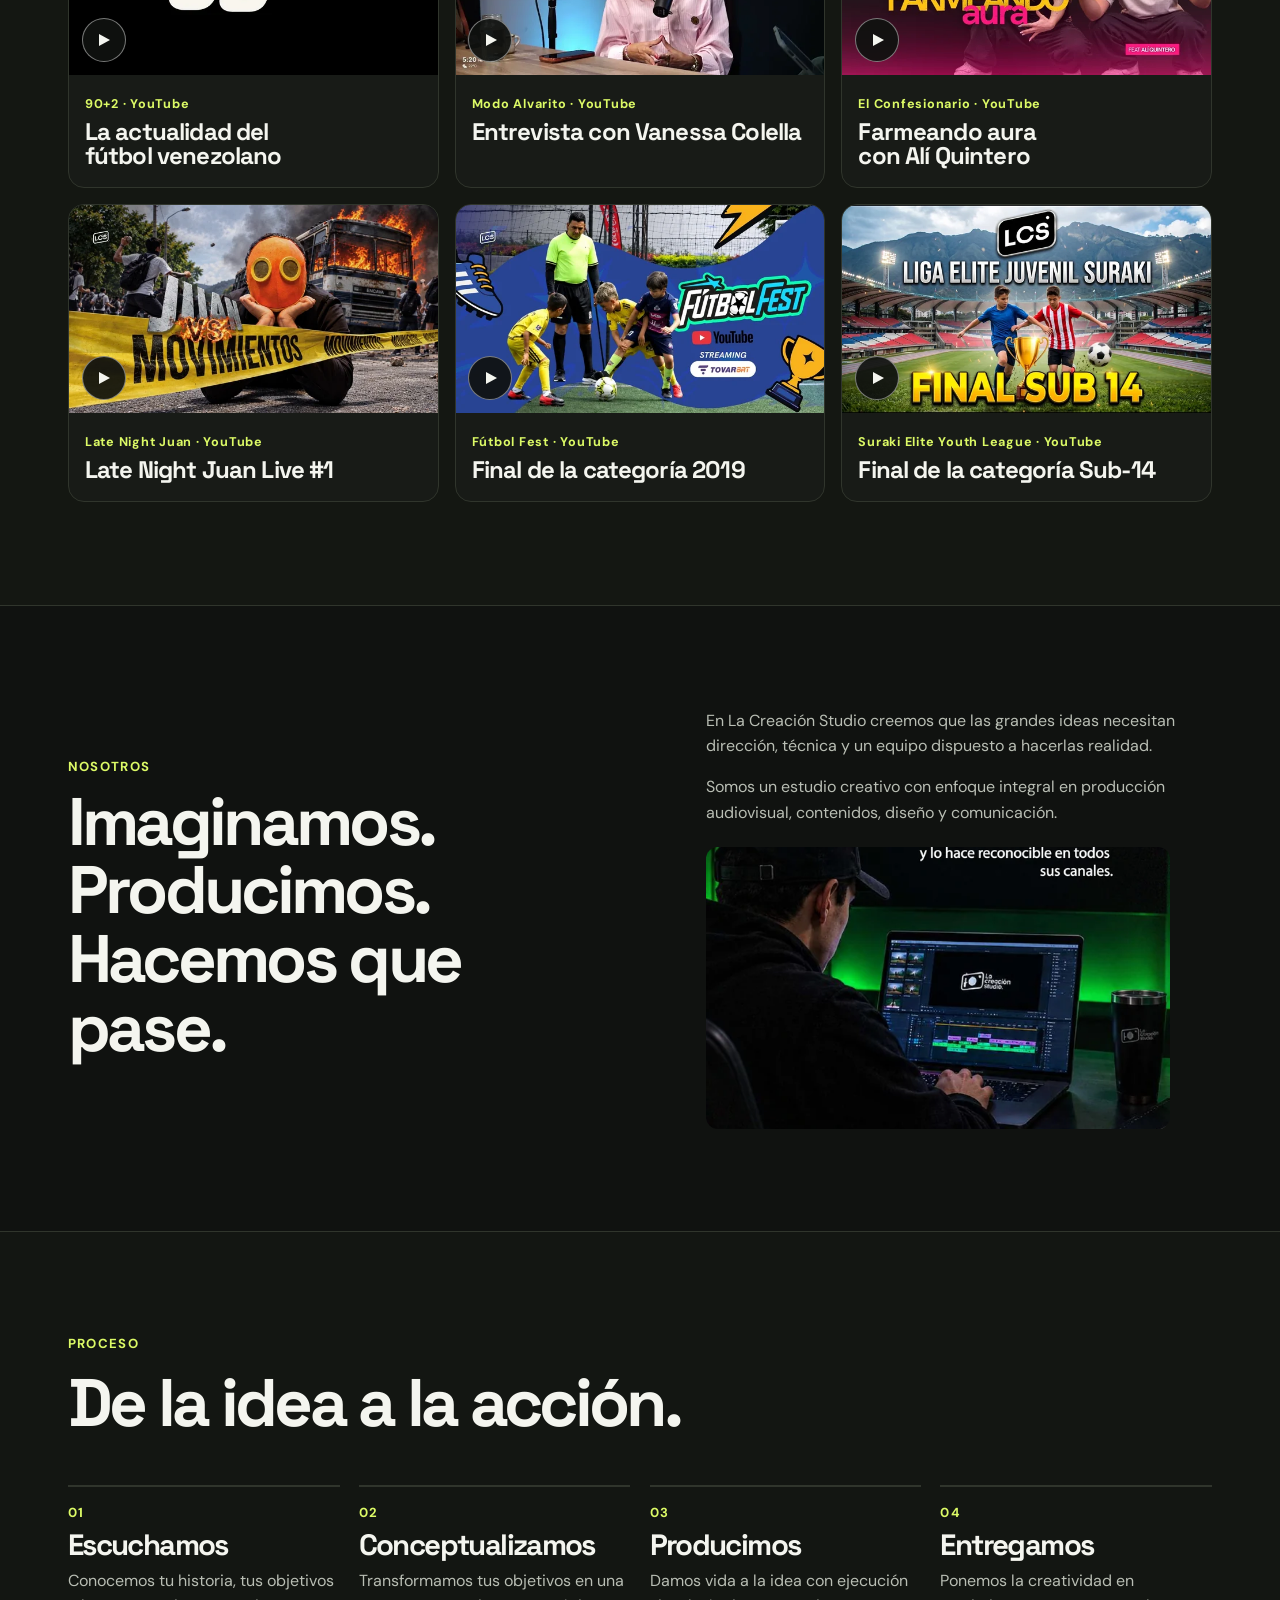
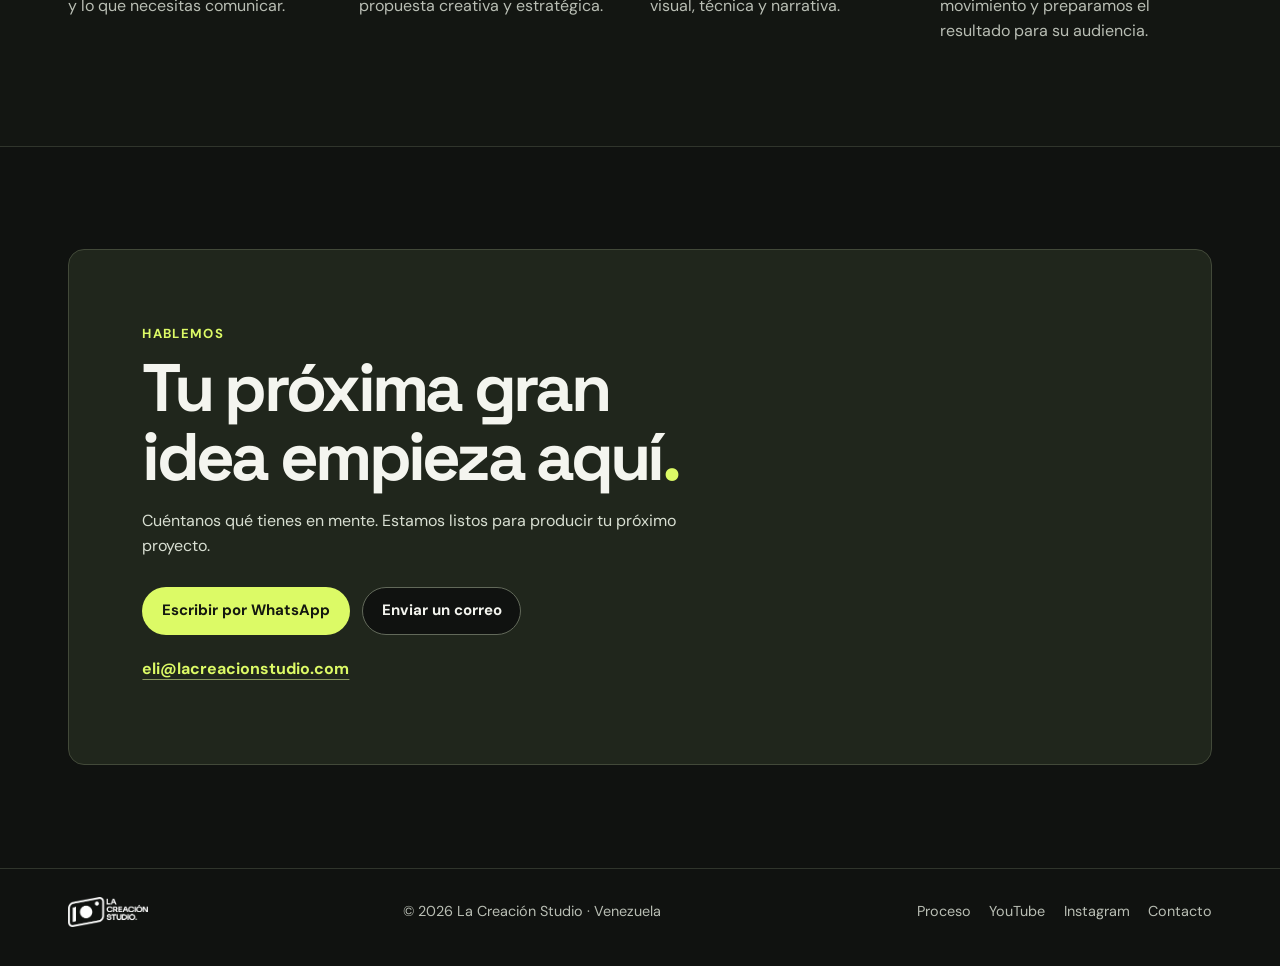
==== commit fa99f685: "Publicar acceso a Fútbol Fest desde el portafolio" ====
--- a/index.html
+++ b/index.html
@@ -25,7 +25,7 @@
   <header class="site-header">
     <div class="wrap header-inner">
       <a class="brand" href="#inicio"><img src="assets/logo.webp" alt="La Creación Studio" width="360" height="133" decoding="async"></a>
-      <nav class="nav-links" id="navegacion" aria-label="Navegación principal"><a href="#servicios">Servicios</a><a href="#proyectos">Proyectos</a><a href="#futbol-fest">Fútbol Fest</a><a href="#tv">La Creación TV</a><a href="talentos.html">Podcast</a><a href="#nosotros">Nosotros</a></nav>
+      <nav class="nav-links" id="navegacion" aria-label="Navegación principal"><a href="#servicios">Servicios</a><a href="#proyectos">Proyectos</a><a href="#tv">La Creación TV</a><a href="talentos.html">Podcast</a><a href="#nosotros">Nosotros</a></nav>
       <a class="button header-contact" href="#contacto">Contacto</a>
       <button class="nav-toggle" type="button" aria-controls="navegacion" aria-expanded="false">Menú</button>
     </div>
@@ -52,7 +52,7 @@
 <section class="section band projects" id="proyectos"><div class="wrap">
   <div class="section-head"><div><span class="eyebrow">Portafolio</span><h2>Lo que hacemos realidad.</h2></div><p>Proyectos, producciones y experiencias de La Creación Studio.</p></div>
   <div class="work-grid">
-    <a class="work-card work-futbol" href="futbol-fest.html">
+    <a class="work-card work-futbol" id="futbol-fest" href="futbol-fest.html">
       <img src="assets/futbol-tarjeta.webp" alt="" width="760" height="540" decoding="async" loading="lazy">
       <div class="card-content"><span class="eyebrow">Deporte · Fútbol menor · Mérida</span><h3>Fútbol Fest</h3><p>Descubre su edición navideña, la experiencia y cómo formar parte.</p></div>
     </a>
@@ -69,19 +69,6 @@
       <div class="card-content"><span class="eyebrow">Talentos · Formatos originales</span><h3>Podcast</h3><p>Voces, personalidades y formatos que conectan con nuevas audiencias.</p></div>
     </a>
   </div>
-</div></section>
-<section class="section band feature" id="futbol-fest"><div class="wrap">
-  <div class="feature-layout">
-    <div>
-      <span class="eyebrow">Proyecto destacado · Diciembre 2026 · Mérida</span>
-      <h2>Fútbol Fest <br>edición navideña</h2>
-      <p>Jugar, compartir y divertirse. La edición navideña reúne a pequeños futbolistas, familias y marcas en MetroAtletik, Mérida.</p>
-      <p class="top-space">Categorías 2017, 2018, 2019 y 2020.</p>
-      <div class="actions"><a class="button" href="futbol-fest.html">Explorar Fútbol Fest</a></div>
-    </div>
-    <a class="feature-media" href="futbol-fest.html"><img src="assets/futbol-destacado.webp" alt="Ver el proyecto Fútbol Fest, edición navideña" width="700" height="646" decoding="async" loading="lazy"></a>
-  </div>
-  <div class="info-grid"><article class="info-card"><h3>Fútbol formativo</h3><p>Un encuentro pensado para los pequeños jugadores, sus equipos y sus familias.</p></article><article class="info-card"><h3>Experiencia familiar</h3><p>Momentos para jugar, compartir y vivir el deporte dentro y fuera de la cancha.</p></article><article class="info-card"><h3>Transmisión en vivo</h3><p>Producción y cobertura audiovisual para conectar el evento con más espectadores.</p></article></div>
 </div></section>
 <section class="section band tv" id="tv"><div class="wrap">
   <div class="section-head"><div><span class="eyebrow">YouTube</span><h2>La Creación TV</h2></div><div><p>Podcasts originales, entrevistas y transmisiones de La Creación Studio.</p><a class="text-link" href="https://www.youtube.com/@LaCreaci%C3%B3nStudio7" target="_blank" rel="noopener noreferrer">Visitar el canal en YouTube</a></div></div>
--- a/assets/site.css
+++ b/assets/site.css
@@ -75,12 +75,10 @@
 .work-gaming img{object-position:50% 38%}
 .work-talent img{object-position:50% 46%}
 .feature{background:#142321}
-.feature-layout,.about-layout,.detail-hero{display:grid;grid-template-columns:1fr .9fr;align-items:center;gap:clamp(1.5rem,6vw,5rem)}
+.about-layout,.detail-hero{display:grid;grid-template-columns:1fr .9fr;align-items:center;gap:clamp(1.5rem,6vw,5rem)}
 .feature h2,.about-layout h2{margin:.7rem 0 1rem}
 .feature h2{color:#e6fcf3}
 .feature .eyebrow{color:#b6f9d2}
-.feature-media{overflow:hidden;border-radius:var(--radius);border:1px solid #4a6259}
-.feature-media img{width:100%;aspect-ratio:1.4;object-fit:cover;object-position:50% 39%}
 .feature .info-grid{margin-top:2rem}
 .feature .info-card{background:#182c27;border-color:#405951}
 .feature .info-card p{color:#cbddd1}
@@ -178,7 +176,7 @@
  .hero h1{font-size:clamp(3.35rem,9.6vw,5.6rem)}
 }
 @media(max-width:650px){
- .section-head,.feature-layout,.about-layout,.detail-hero{grid-template-columns:1fr}
+ .section-head,.about-layout,.detail-hero{grid-template-columns:1fr}
  .section-head p{max-width:58ch}
  .hero{min-height:0;display:block}
  .hero-media{position:relative;inset:auto;height:clamp(15rem,65vw,24rem);margin:0}
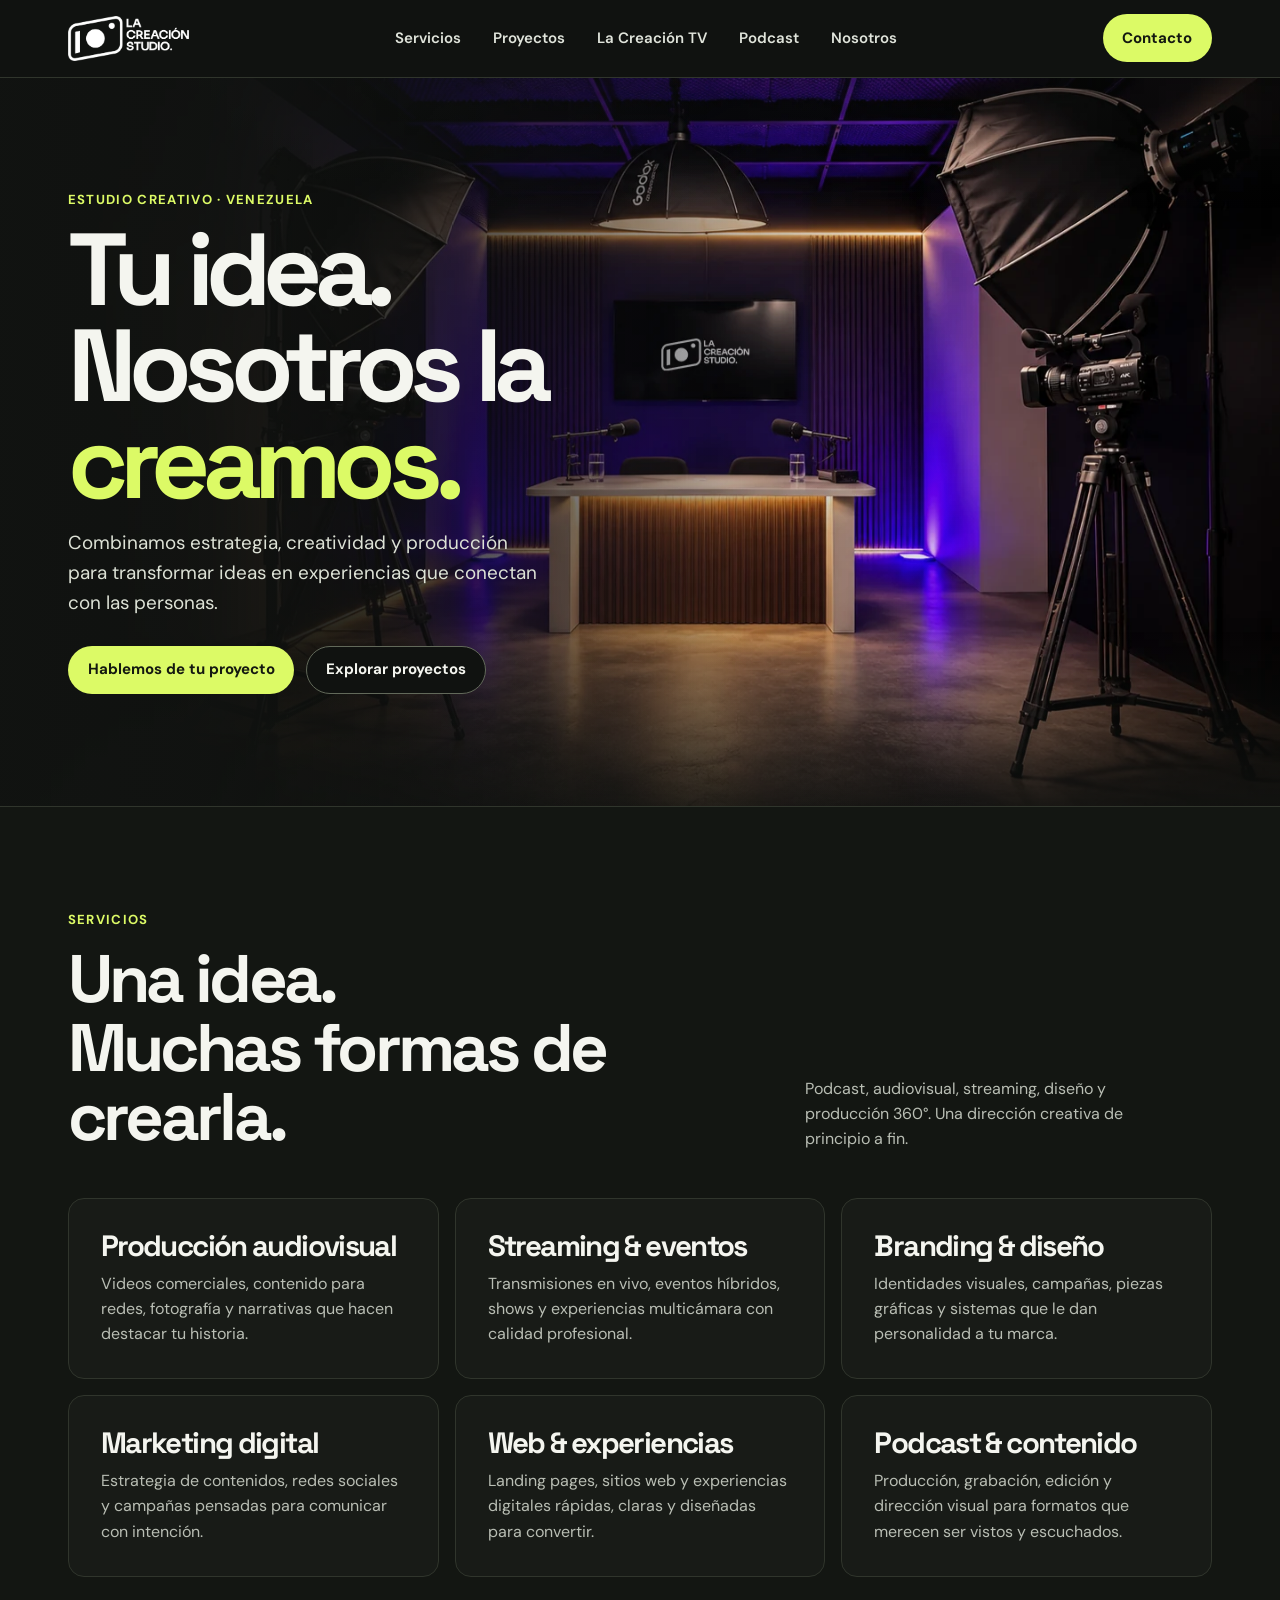
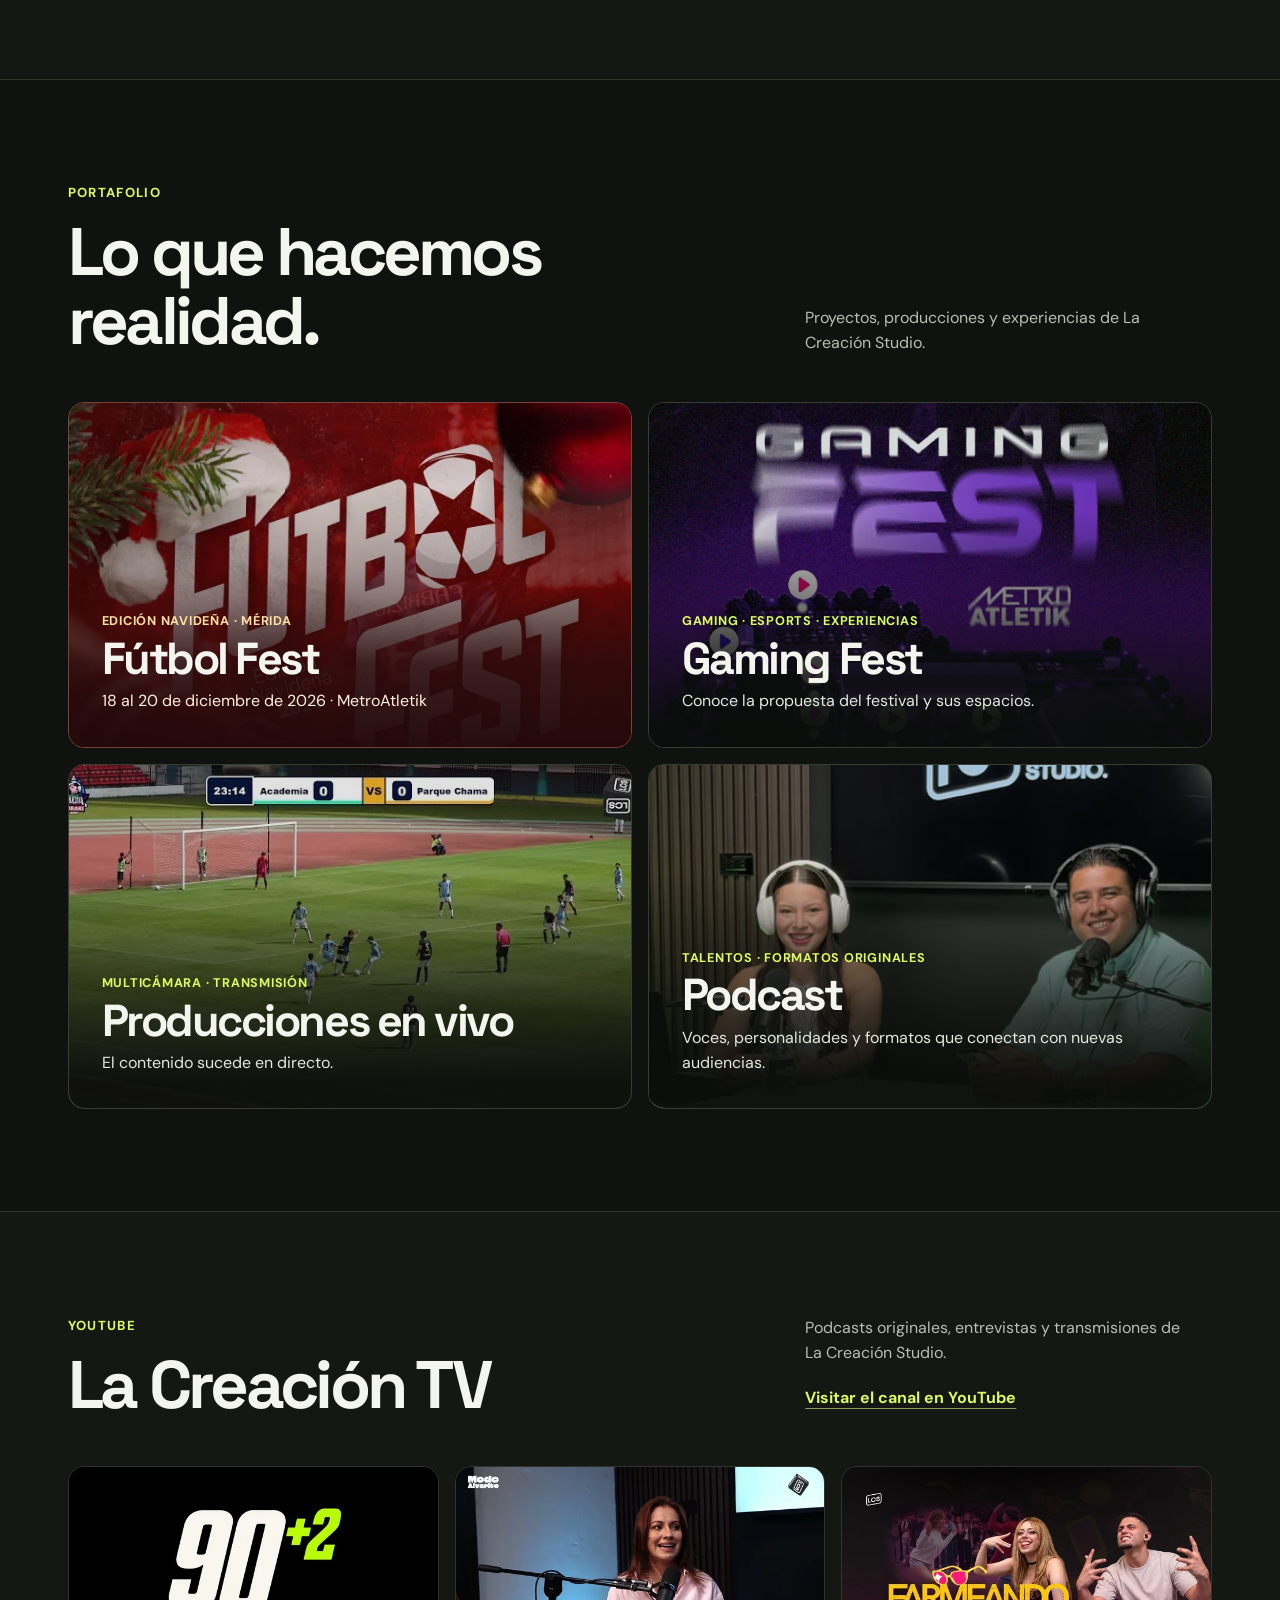
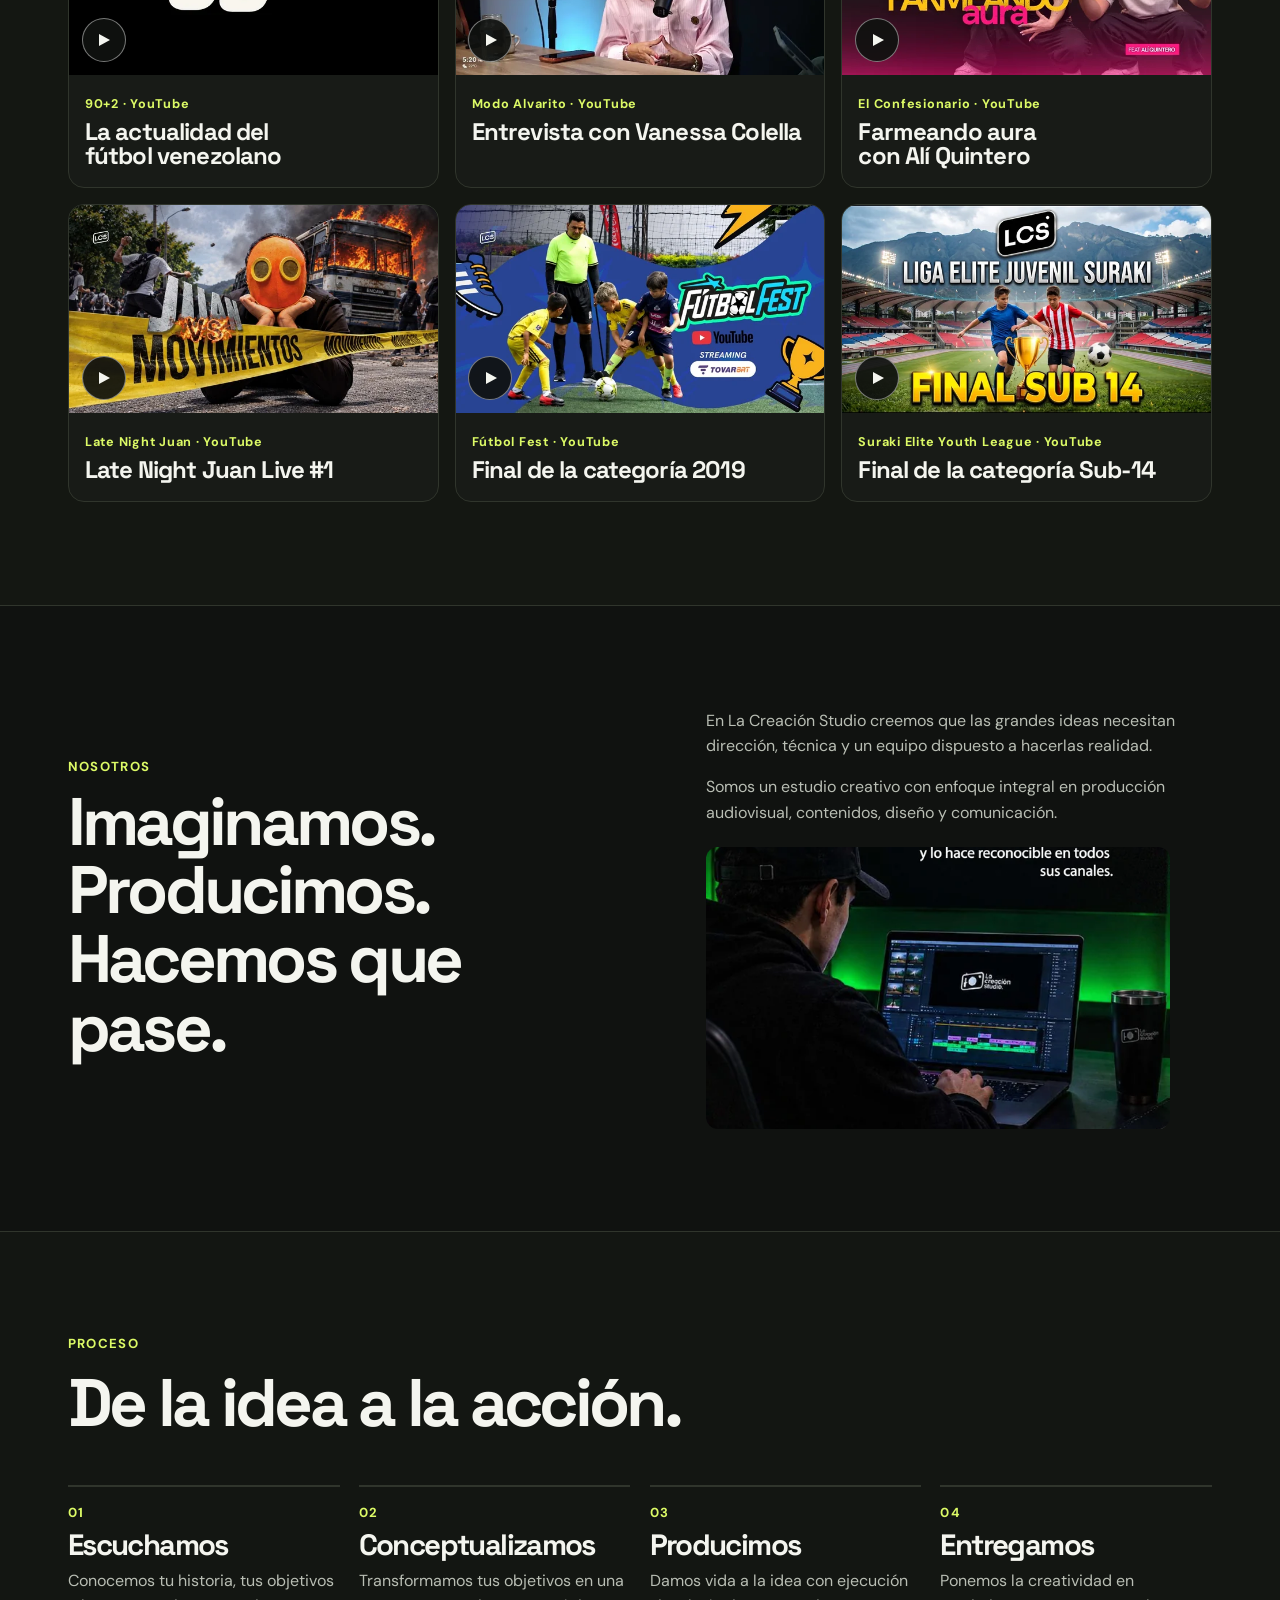
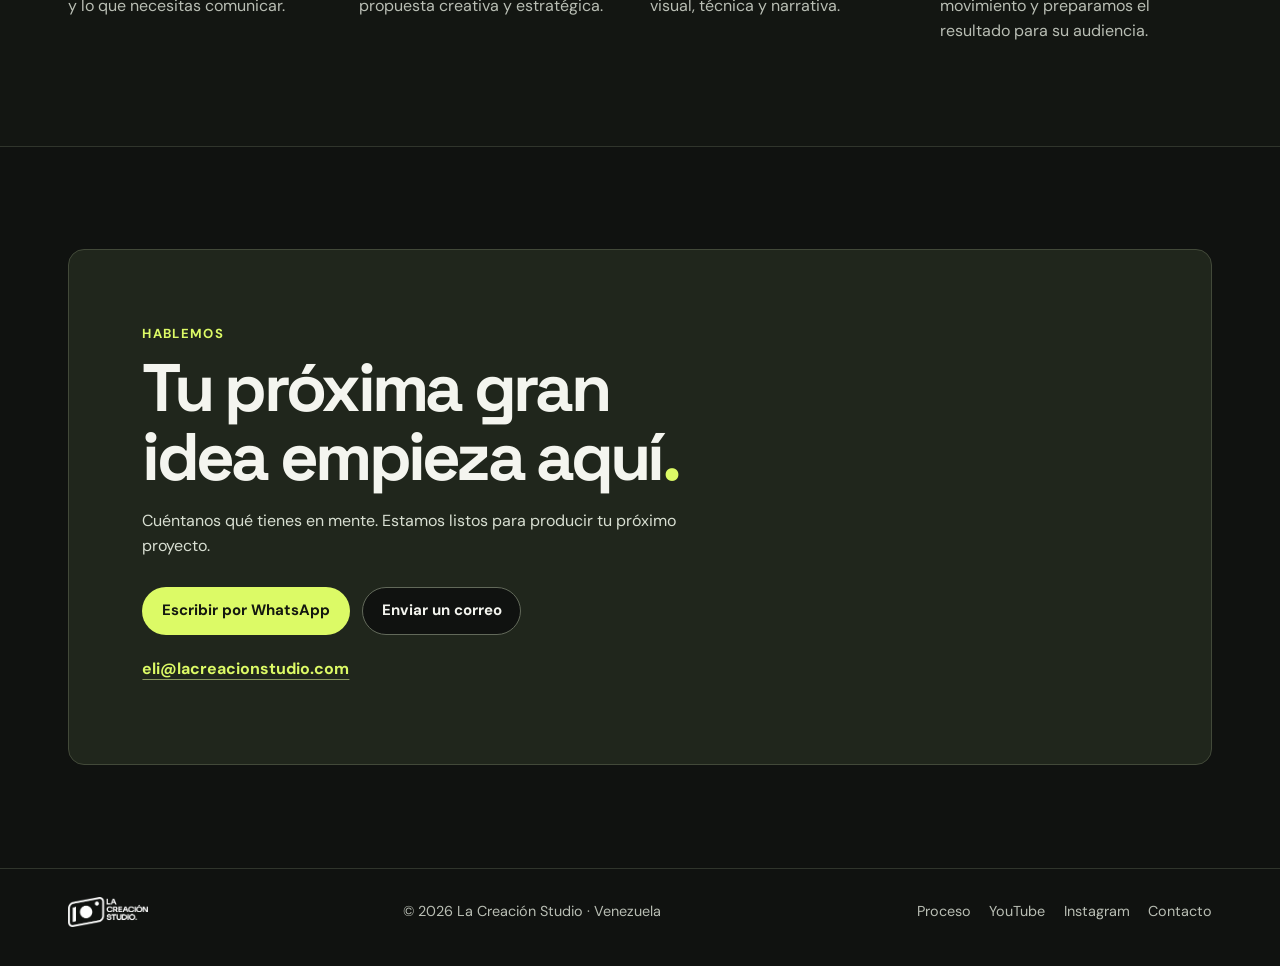
==== commit e6d9dc0b: "Vestir la tarjeta de Fútbol Fest con la edición navideña" ====
--- a/index.html
+++ b/index.html
@@ -53,8 +53,8 @@
   <div class="section-head"><div><span class="eyebrow">Portafolio</span><h2>Lo que hacemos realidad.</h2></div><p>Proyectos, producciones y experiencias de La Creación Studio.</p></div>
   <div class="work-grid">
     <a class="work-card work-futbol" id="futbol-fest" href="futbol-fest.html">
-      <img src="assets/futbol-tarjeta.webp" alt="" width="760" height="540" decoding="async" loading="lazy">
-      <div class="card-content"><span class="eyebrow">Deporte · Fútbol menor · Mérida</span><h3>Fútbol Fest</h3><p>Descubre su edición navideña, la experiencia y cómo formar parte.</p></div>
+      <img src="assets/futbol-fest-edicion.webp" alt="" width="648" height="1152" decoding="async" loading="lazy">
+      <div class="card-content"><span class="eyebrow">Edición navideña · Mérida</span><h3>Fútbol Fest</h3><p>18 al 20 de diciembre de 2026 · MetroAtletik</p></div>
     </a>
     <a class="work-card work-gaming" href="gaming-fest.html">
       <img src="assets/gaming-tarjeta.webp" alt="" width="760" height="446" decoding="async" loading="lazy">
--- a/assets/site.css
+++ b/assets/site.css
@@ -71,7 +71,12 @@
 .work-card h3{font-size:clamp(1.95rem,3.5vw,3.45rem);margin:.34rem 0 .4rem}
 .work-card p{color:#e3e9dd;max-width:42ch}
 .work-card .eyebrow,.video-content small,.format-card .eyebrow{letter-spacing:.06em;font-size:.79rem}
-.work-futbol img{object-position:50% 41%}
+.work-futbol{background:#451414;border-color:#79413a}
+.work-futbol img{object-position:50% 31%}
+.work-futbol::after{background:linear-gradient(0deg,#23090afb 0%,#2b0b0ce8 24%,#2b0b0c5e 52%,transparent 76%)}
+.work-futbol .eyebrow{color:#ffe1a3}
+.work-futbol p{color:#fff1dc}
+.work-futbol:hover{border-color:#e5b86b}
 .work-gaming img{object-position:50% 38%}
 .work-talent img{object-position:50% 46%}
 .feature{background:#142321}
